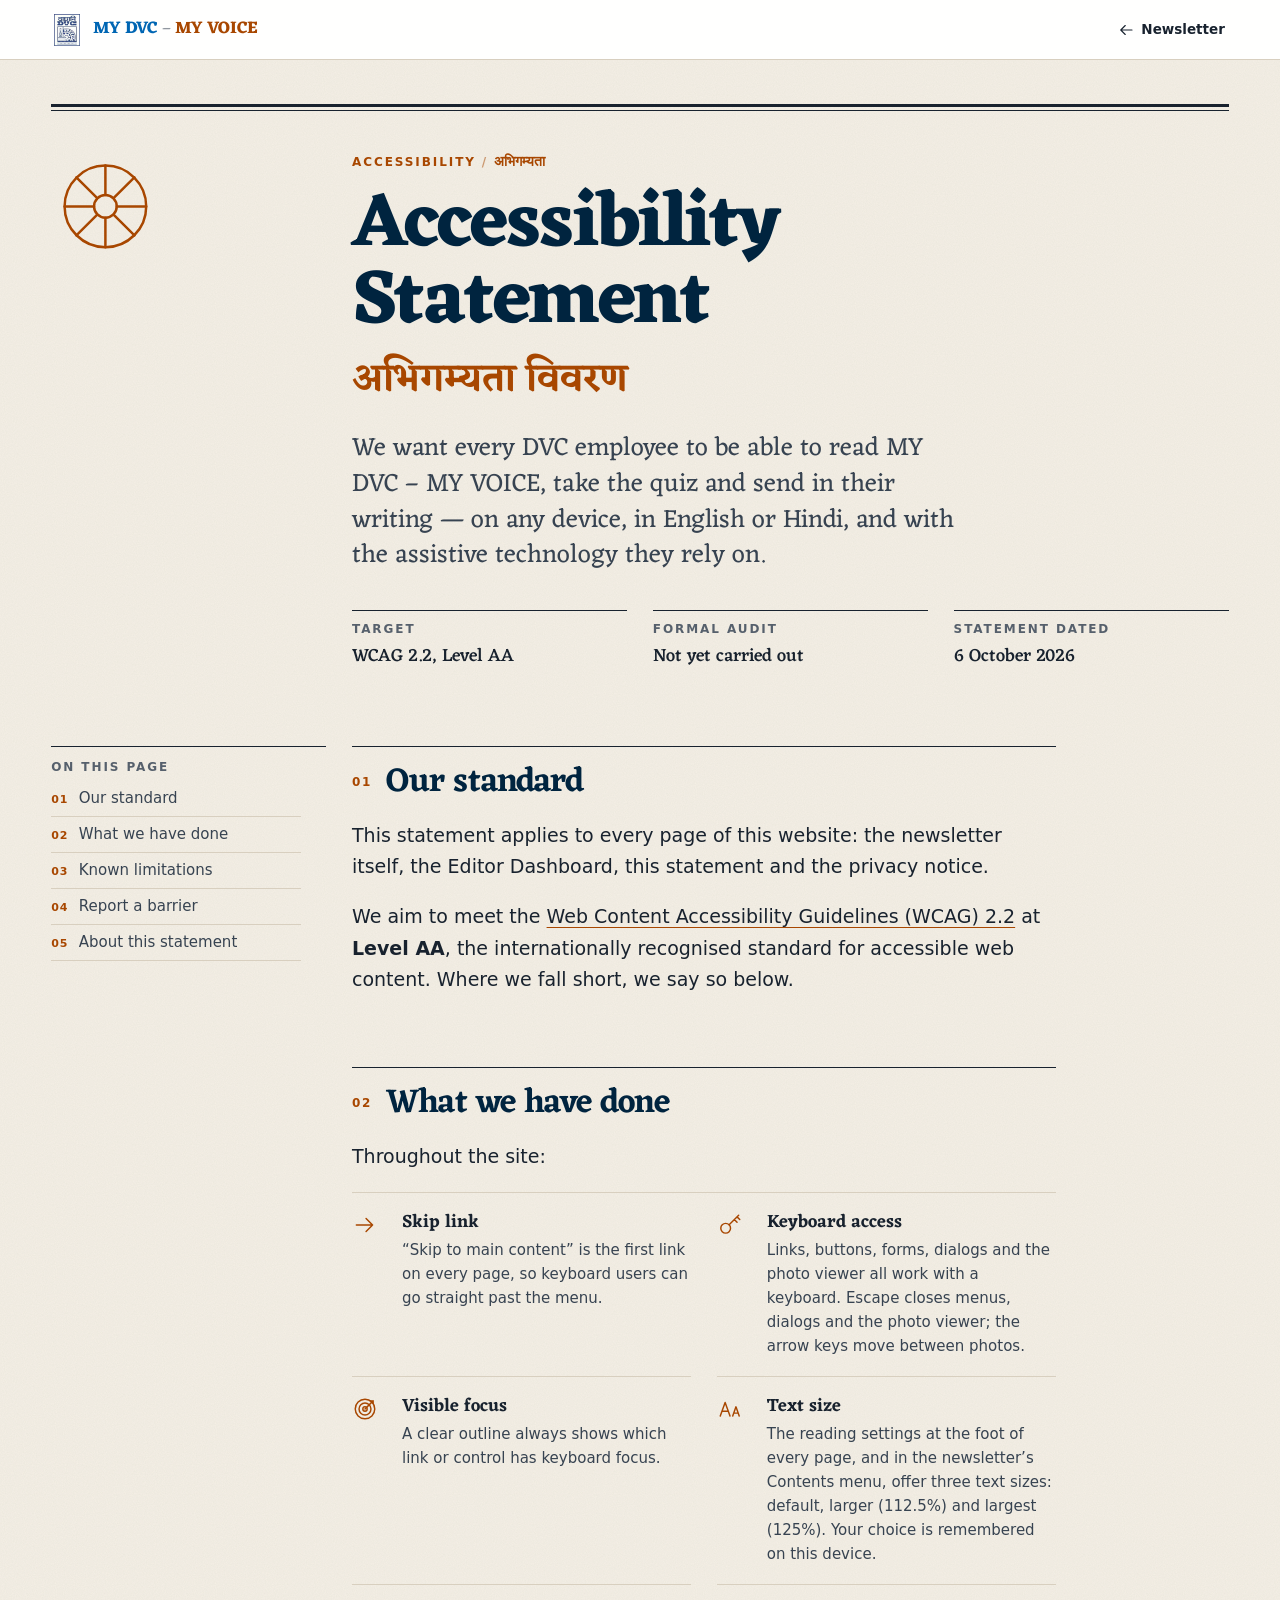
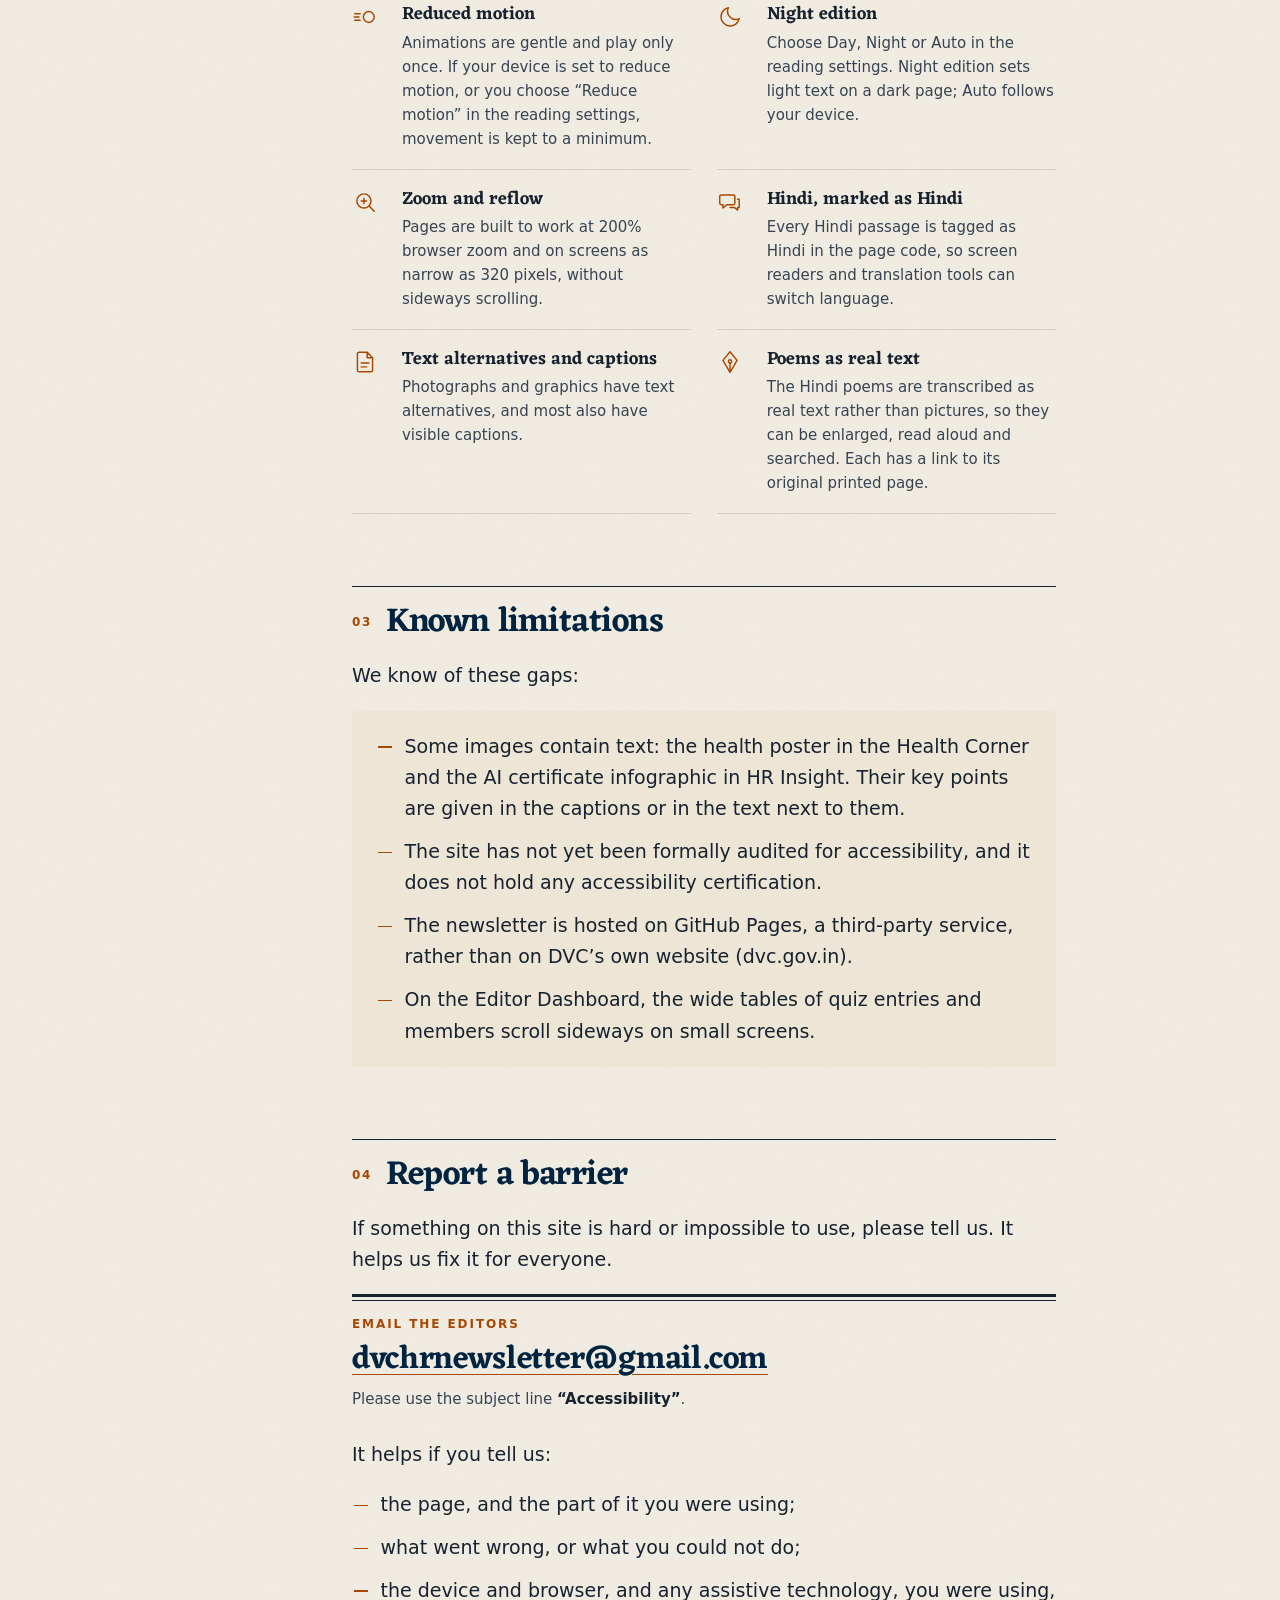
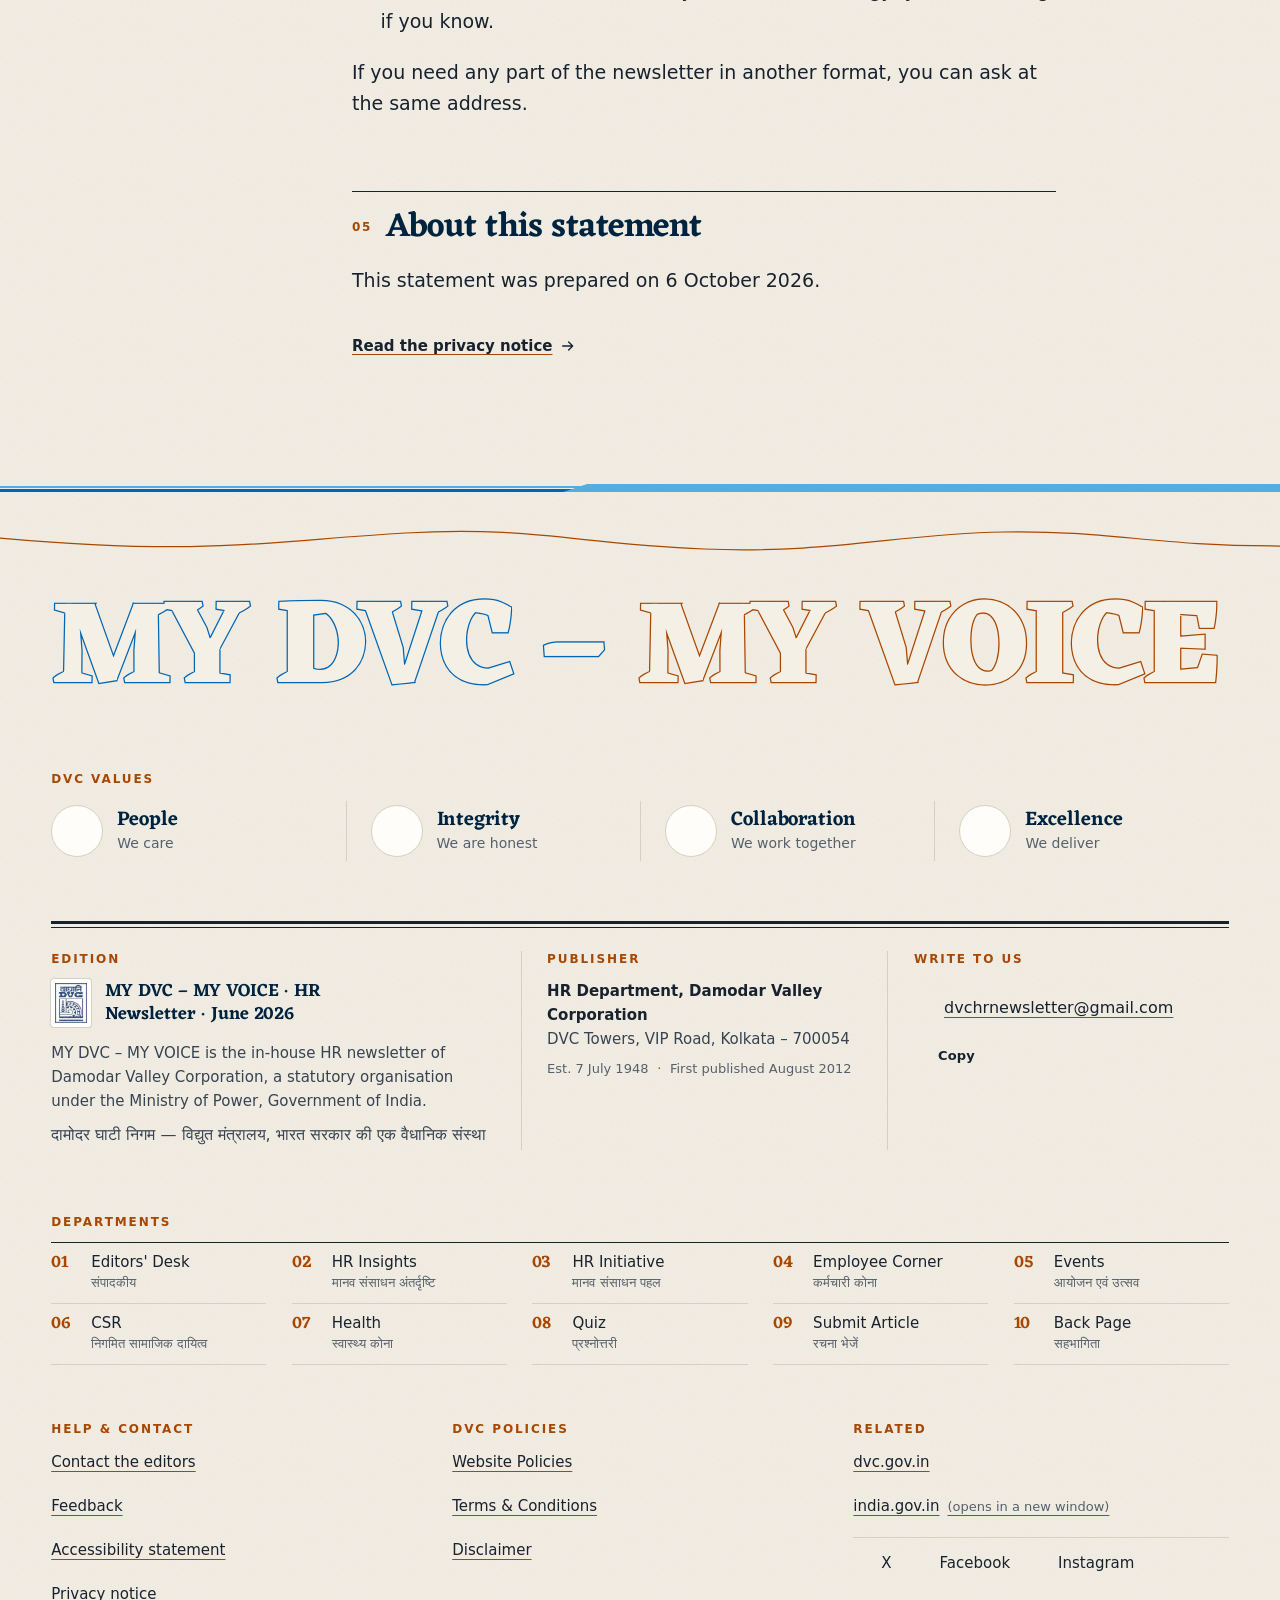
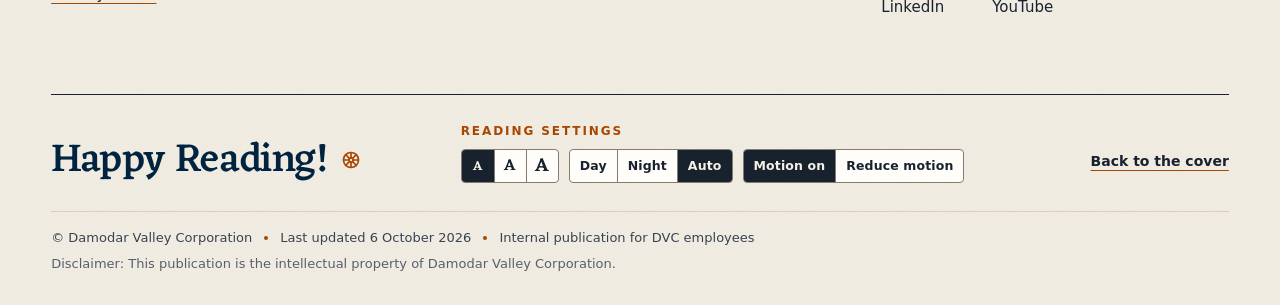
==== accessibility.html @ c4538d69 "Redesign: The Valley Folio — editorial bilingual newsletter - New design system on DVC's official CI" ====
<!DOCTYPE html>
<html lang="en">
<head>
<meta charset="UTF-8">
<meta name="viewport" content="width=device-width, initial-scale=1, viewport-fit=cover">
<title>Accessibility Statement | MY DVC – MY VOICE</title>
<meta name="description" content="Accessibility statement for MY DVC – MY VOICE, the HR newsletter of Damodar Valley Corporation: our WCAG 2.2 AA target, what we have done, known limitations and how to report a barrier.">
<meta name="color-scheme" content="light dark">
<meta name="theme-color" content="#FFFFFF" media="(prefers-color-scheme: light)">
<meta name="theme-color" content="#111923" media="(prefers-color-scheme: dark)">
<link rel="icon" href="images/dvc-logo.jpg" type="image/jpeg">
<script>(function(){var r=document.documentElement;r.classList.add('js');try{var g=function(k){return JSON.parse(localStorage.getItem(k))};var t=g('ui:textSize');if(t==='lg')r.style.fontSize='112.5%';if(t==='xl')r.style.fontSize='125%';var th=g('ui:theme');if(th==='dark'||th==='light')r.setAttribute('data-theme',th);if(g('ui:motion')==='reduce')r.setAttribute('data-motion','reduce');}catch(e){}})();</script>
<link rel="preconnect" href="https://fonts.googleapis.com">
<link rel="preconnect" href="https://fonts.gstatic.com" crossorigin>
<link rel="stylesheet" href="https://fonts.googleapis.com/css2?family=Eczar:wght@400..800&family=Tiro+Devanagari+Hindi&display=swap">
<link rel="stylesheet" href="https://fonts.googleapis.com/css2?family=Noto+Sans:ital,wght@0,400..700;1,400..700&display=optional">
<link rel="stylesheet" href="css/style.css">
</head>
<body class="page-legal">
<svg class="sprite" width="0" height="0" style="position:absolute" aria-hidden="true" focusable="false"><defs>
<symbol id="i-wheel" viewBox="0 0 24 24"><circle cx="12" cy="12" r="9"/><circle cx="12" cy="12" r="2.5"/><path d="M12 3v6.5M12 14.5V21M3 12h6.5M14.5 12H21M5.6 5.6l4.6 4.6M13.8 13.8l4.6 4.6M18.4 5.6l-4.6 4.6M10.2 13.8l-4.6 4.6"/></symbol>
<symbol id="i-arrow-right" viewBox="0 0 24 24"><path d="M4 12h15M13 6l6 6-6 6"/></symbol>
<symbol id="i-arrow-left" viewBox="0 0 24 24"><path d="M20 12H5M11 6l-6 6 6 6"/></symbol>
<symbol id="i-arrow-up" viewBox="0 0 24 24"><path d="M12 20V5M6 11l6-6 6 6"/></symbol>
<symbol id="i-chevron-down" viewBox="0 0 24 24"><path d="M6 9l6 6 6-6"/></symbol>
<symbol id="i-chevron-left" viewBox="0 0 24 24"><path d="M15 5l-7 7 7 7"/></symbol>
<symbol id="i-chevron-right" viewBox="0 0 24 24"><path d="M9 5l7 7-7 7"/></symbol>
<symbol id="i-close" viewBox="0 0 24 24"><path d="M6 6l12 12M18 6 6 18"/></symbol>
<symbol id="i-x" viewBox="0 0 24 24"><path d="M4 4h4.6L20 20h-4.6z"/><path d="M19.5 4l-6.3 7.2M10.8 12.8 4.5 20"/></symbol>
<symbol id="i-zoom" viewBox="0 0 24 24"><circle cx="11" cy="11" r="6.5"/><path d="m16 16 4.5 4.5M11 8.5v5M8.5 11h5"/></symbol>
<symbol id="i-search" viewBox="0 0 24 24"><circle cx="11" cy="11" r="6.5"/><path d="m16 16 4.5 4.5"/></symbol>
<symbol id="i-share" viewBox="0 0 24 24"><path d="M12 3v12M7.5 7.5 12 3l4.5 4.5M5 12v7.5A1.5 1.5 0 0 0 6.5 21h11a1.5 1.5 0 0 0 1.5-1.5V12"/></symbol>
<symbol id="i-copy" viewBox="0 0 24 24"><rect x="8" y="8" width="12" height="12" rx="1.5"/><path d="M16 8V5.5A1.5 1.5 0 0 0 14.5 4h-9A1.5 1.5 0 0 0 4 5.5v9A1.5 1.5 0 0 0 5.5 16H8"/></symbol>
<symbol id="i-external" viewBox="0 0 24 24"><path d="M13.5 4.5h6v6M19.5 4.5 11 13M17.5 13.5v5A1.5 1.5 0 0 1 16 20H5.5A1.5 1.5 0 0 1 4 18.5V8a1.5 1.5 0 0 1 1.5-1.5h5"/></symbol>
<symbol id="i-nib" viewBox="0 0 24 24"><path d="M12 2.5l6.5 8L12 21.5 5.5 10.5zM12 21.5V13"/><circle cx="12" cy="11.5" r="1.5"/></symbol>
<symbol id="i-envelope" viewBox="0 0 24 24"><rect x="3" y="5.5" width="18" height="13" rx="1.5"/><path d="M3.5 6.5l8.5 6.5 8.5-6.5"/></symbol>
<symbol id="i-upload" viewBox="0 0 24 24"><path d="M12 16V4M7 9l5-5 5 5M4 16v3.5A1.5 1.5 0 0 0 5.5 21h13a1.5 1.5 0 0 0 1.5-1.5V16"/></symbol>
<symbol id="i-download" viewBox="0 0 24 24"><path d="M12 4v12M7 11l5 5 5-5M4 20h16"/></symbol>
<symbol id="i-lock" viewBox="0 0 24 24"><rect x="5" y="10.5" width="14" height="10" rx="1.5"/><path d="M8 10.5v-3a4 4 0 0 1 8 0v3M12 14.5V17"/></symbol>
<symbol id="i-key" viewBox="0 0 24 24"><circle cx="8" cy="15" r="4.5"/><path d="M11.2 11.8 20 3M16 7l2.5 2.5M18.5 4.5 21 7"/></symbol>
<symbol id="i-doc-search" viewBox="0 0 24 24"><path d="M14 3H6.5A1.5 1.5 0 0 0 5 4.5v15A1.5 1.5 0 0 0 6.5 21H11M14 3l5 5h-5zM19 8v3"/><circle cx="15.5" cy="15.5" r="3"/><path d="M17.7 17.7l2.8 2.8"/></symbol>
<symbol id="i-doc" viewBox="0 0 24 24"><path d="M14 3H6.5A1.5 1.5 0 0 0 5 4.5v15A1.5 1.5 0 0 0 6.5 21h11a1.5 1.5 0 0 0 1.5-1.5V8zM14 3v5h5M8.5 13h7M8.5 16.5h5"/></symbol>
<symbol id="i-chart-up" viewBox="0 0 24 24"><path d="M4 20h16M6 16l4-4 3 3 6-7M15 8h4v4"/></symbol>
<symbol id="i-check" viewBox="0 0 24 24"><path d="M5 12.5l4.5 4.5L19 7.5"/></symbol>
<symbol id="i-check-circle" viewBox="0 0 24 24"><circle cx="12" cy="12" r="9"/><path d="M8 12.5l2.7 2.7L16 9.8"/></symbol>
<symbol id="i-info" viewBox="0 0 24 24"><circle cx="12" cy="12" r="9"/><path d="M12 11v5.5M12 7.5v.5"/></symbol>
<symbol id="i-warning" viewBox="0 0 24 24"><path d="M12 3.5 21.5 20h-19zM12 10v4.5M12 17.5v.5"/></symbol>
<symbol id="i-bolt" viewBox="0 0 24 24"><path d="M13.5 2.5 5 13.5h6l-1 8 8.5-11h-6z"/></symbol>
<symbol id="i-leaf" viewBox="0 0 24 24"><path d="M5 19C5 10 10 5 20 4c-1 10-6 15-15 15zM5 19l8-8"/></symbol>
<symbol id="i-bicycle" viewBox="0 0 24 24"><circle cx="6" cy="16.5" r="3.5"/><circle cx="18" cy="16.5" r="3.5"/><path d="M6 16.5l4-8h5.5L18 16.5M10 8.5l3 8H6M15.5 8.5 15 6M14 6h2.5"/></symbol>
<symbol id="i-droplet" viewBox="0 0 24 24"><path d="M12 3s6.5 7.2 6.5 11.5a6.5 6.5 0 0 1-13 0C5.5 10.2 12 3 12 3z"/></symbol>
<symbol id="i-blood" viewBox="0 0 24 24"><path d="M12 3s6.5 7.2 6.5 11.5a6.5 6.5 0 0 1-13 0C5.5 10.2 12 3 12 3zM12 11v6M9 14h6"/></symbol>
<symbol id="i-drops" viewBox="0 0 24 24"><path d="M8 4s3 3.3 3 5.3a3 3 0 0 1-6 0C5 7.3 8 4 8 4zM16 9s3 3.3 3 5.3a3 3 0 0 1-6 0C13 12.3 16 9 16 9zM4 20h16"/></symbol>
<symbol id="i-bowl" viewBox="0 0 24 24"><path d="M3.5 11h17a8.5 8.5 0 0 1-17 0zM8 20.5h8M9 7.5c0-1.5 1-2 1-3.5M13 7.5c0-1.5 1-2 1-3.5"/></symbol>
<symbol id="i-target" viewBox="0 0 24 24"><circle cx="12" cy="12" r="9"/><circle cx="12" cy="12" r="5.5"/><circle cx="12" cy="12" r="2"/><path d="M12 12l7.5-7.5M17 4.5h2.5V7"/></symbol>
<symbol id="i-book" viewBox="0 0 24 24"><path d="M4 5.5A1.5 1.5 0 0 1 5.5 4H11v16H5.5A1.5 1.5 0 0 1 4 18.5zM20 5.5A1.5 1.5 0 0 0 18.5 4H13v16h5.5a1.5 1.5 0 0 0 1.5-1.5z"/></symbol>
<symbol id="i-speech" viewBox="0 0 24 24"><path d="M4 5.5h11A1.5 1.5 0 0 1 16.5 7v6a1.5 1.5 0 0 1-1.5 1.5H9l-3.5 3v-3H4A1.5 1.5 0 0 1 2.5 13V7A1.5 1.5 0 0 1 4 5.5zM19 9.5h1.5V17H19v2.5L16 17h-4"/></symbol>
<symbol id="i-map" viewBox="0 0 24 24"><path d="M3 6l6-2.5 6 2.5 6-2.5v14.5L15 20l-6-2.5L3 20zM9 3.5v14M15 6v14"/></symbol>
<symbol id="i-shield" viewBox="0 0 24 24"><path d="M12 3l7.5 3v5.5c0 4.5-3.2 8-7.5 9.5-4.3-1.5-7.5-5-7.5-9.5V6zM8.8 12l2.3 2.3 4.2-4.6"/></symbol>
<symbol id="i-shield-check" viewBox="0 0 24 24"><path d="M12 3l7.5 3v5.5c0 4.5-3.2 8-7.5 9.5-4.3-1.5-7.5-5-7.5-9.5V6z"/><path d="M8.5 12.2l2.4 2.4 4.6-5"/></symbol>
<symbol id="i-glass" viewBox="0 0 24 24"><path d="M6 3.5h12l-1.5 17h-9zM6.6 9.5h10.8"/></symbol>
<symbol id="i-thermometer" viewBox="0 0 24 24"><path d="M10 14.5V5a2 2 0 0 1 4 0v9.5a4 4 0 1 1-4 0zM12 9v8"/></symbol>
<symbol id="i-sun" viewBox="0 0 24 24"><circle cx="12" cy="12" r="4"/><path d="M12 2.5v2M12 19.5v2M2.5 12h2M19.5 12h2M5.3 5.3l1.4 1.4M17.3 17.3l1.4 1.4M18.7 5.3l-1.4 1.4M6.7 17.3l-1.4 1.4"/></symbol>
<symbol id="i-moon" viewBox="0 0 24 24"><path d="M20.5 13.5A8.5 8.5 0 1 1 10.5 3.5a7.5 7.5 0 0 0 10 10z"/></symbol>
<symbol id="i-text" viewBox="0 0 24 24"><path d="M3 18.5 7.5 6l4.5 12.5M4.6 14h5.8M14.5 18.5l3-8.5 3 8.5M15.5 15.8h4"/></symbol>
<symbol id="i-motion" viewBox="0 0 24 24"><circle cx="15.5" cy="12" r="5"/><path d="M2.5 9h5M2 12h4.5M2.5 15h5"/></symbol>
<symbol id="i-calendar" viewBox="0 0 24 24"><rect x="3.5" y="5" width="17" height="15.5" rx="1.5"/><path d="M3.5 10h17M8 3v4M16 3v4"/></symbol>
<symbol id="i-user" viewBox="0 0 24 24"><circle cx="12" cy="8" r="4"/><path d="M4 20.5c1.2-4 4.3-6 8-6s6.8 2 8 6"/></symbol>
<symbol id="i-users" viewBox="0 0 24 24"><circle cx="9.5" cy="8" r="3.75"/><path d="M2.5 20.5c1-3.8 3.7-5.8 7-5.8s6 2 7 5.8"/><circle cx="17" cy="8.5" r="2.75"/><path d="M17.5 14.2c2.3.3 3.7 2 4.2 5"/></symbol>
<symbol id="i-heart" viewBox="0 0 24 24"><path d="M12 20.5S3.5 15.5 3.5 9.5A4.5 4.5 0 0 1 12 7a4.5 4.5 0 0 1 8.5 2.5c0 6-8.5 11-8.5 11z"/></symbol>
<symbol id="i-handshake" viewBox="0 0 24 24"><path d="M2 8h4v7.5H2M22 8h-4v7.5h4"/><path d="M6 9.5 9.5 7.5h3l5.5 2.5"/><path d="M18 14l-4.5 3.5a1.4 1.4 0 0 1-2-.2L6 13"/><path d="M12.5 7.5 9.5 11a1.3 1.3 0 0 0 1.9 1.8l2.1-1.8 3.5 3"/></symbol>
<symbol id="i-star" viewBox="0 0 24 24"><path d="M12 3.5l2.6 5.3 5.9.9-4.3 4.1 1 5.8L12 16.9l-5.2 2.7 1-5.8-4.3-4.1 5.9-.9z"/></symbol>
<symbol id="i-folder" viewBox="0 0 24 24"><path d="M3.5 6.5A1.5 1.5 0 0 1 5 5h4.5l2 2.5H19a1.5 1.5 0 0 1 1.5 1.5v9a1.5 1.5 0 0 1-1.5 1.5H5A1.5 1.5 0 0 1 3.5 18z"/></symbol>
<symbol id="i-logout" viewBox="0 0 24 24"><path d="M10 4.5H5.5A1.5 1.5 0 0 0 4 6v12a1.5 1.5 0 0 0 1.5 1.5H10M14.5 8l4 4-4 4M18.5 12H9"/></symbol>
<symbol id="i-refresh" viewBox="0 0 24 24"><path d="M19.5 8.5A8 8 0 0 0 5 7.5M4.5 15.5a8 8 0 0 0 14.5 1M19.5 4v4.5H15M4.5 20v-4.5H9"/></symbol>
<symbol id="i-plus" viewBox="0 0 24 24"><path d="M12 5v14M5 12h14"/></symbol>
<symbol id="i-globe" viewBox="0 0 24 24"><circle cx="12" cy="12" r="9"/><path d="M3 12h18M12 3c2.5 2.6 3.8 5.6 3.8 9s-1.3 6.4-3.8 9c-2.5-2.6-3.8-5.6-3.8-9S9.5 5.6 12 3z"/></symbol>
<symbol id="i-facebook" viewBox="0 0 24 24"><circle cx="12" cy="12" r="9"/><path d="M15.5 8h-1.6c-1.3 0-2.1.8-2.1 2.1V21M9.3 13h5.2"/></symbol>
<symbol id="i-instagram" viewBox="0 0 24 24"><rect x="3.5" y="3.5" width="17" height="17" rx="5"/><circle cx="12" cy="12" r="4"/><path d="M17 7v.01"/></symbol>
<symbol id="i-linkedin" viewBox="0 0 24 24"><rect x="3.5" y="3.5" width="17" height="17" rx="2.5"/><path d="M8 11v5.5M8 8v.01M11.5 16.5V11M11.5 13.5c0-1.6 1-2.5 2.4-2.5s2.1.9 2.1 2.5v3"/></symbol>
<symbol id="i-youtube" viewBox="0 0 24 24"><rect x="2.5" y="5.5" width="19" height="13" rx="4"/><path d="M10.2 9.2v5.6l4.8-2.8z" fill="currentColor"/></symbol>
</defs></svg>
<a class="skip-link" href="#main">Skip to main content <span lang="hi">· मुख्य सामग्री पर जाएँ</span></a>

<nav class="nav" aria-label="Site">
  <div class="nav-inner">
    <a class="nav-brand" href="index.html"><img src="images/dvc-logo.jpg" alt="" width="26" height="32" data-keep><span class="nav-wordmark">MY DVC <span class="mh-dash">–</span> <i>MY VOICE</i></span></a>
    <a class="nav-back" href="index.html"><svg class="ico" aria-hidden="true" focusable="false"><use href="#i-arrow-left"/></svg><span class="nb-label">Newsletter</span></a>
  </div>
</nav>

<main id="main" class="legal-main" tabindex="-1">
  <div class="wrap">
    <header class="section-head legal-head">
      <svg class="legal-mark" aria-hidden="true" focusable="false"><use href="#i-wheel"/></svg>
      <div class="sec-titles">
        <p class="kicker"><span>Accessibility</span><span class="sep" aria-hidden="true">/</span><span lang="hi">अभिगम्यता</span></p>
        <h1><span class="legal-en">Accessibility Statement</span> <span class="legal-hi" lang="hi">अभिगम्यता विवरण</span></h1>
        <p class="lede">We want every DVC employee to be able to read MY DVC – MY VOICE, take the quiz and send in their writing — on any device, in English or Hindi, and with the assistive technology they rely on.</p>
        <dl class="legal-glance">
          <div><dt>Target</dt><dd>WCAG 2.2, Level AA</dd></div>
          <div><dt>Formal audit</dt><dd>Not yet carried out</dd></div>
          <div><dt>Statement dated</dt><dd><time datetime="2026-10-06">6 October 2026</time></dd></div>
        </dl>
      </div>
    </header>

    <div class="legal-layout">
      <nav class="legal-toc" aria-label="On this page">
        <p class="kicker">On this page</p>
        <ol>
          <li><a href="#standard"><span class="n" aria-hidden="true">01</span>Our standard</a></li>
          <li><a href="#features"><span class="n" aria-hidden="true">02</span>What we have done</a></li>
          <li><a href="#limitations"><span class="n" aria-hidden="true">03</span>Known limitations</a></li>
          <li><a href="#report"><span class="n" aria-hidden="true">04</span>Report a barrier</a></li>
          <li><a href="#about"><span class="n" aria-hidden="true">05</span>About this statement</a></li>
        </ol>
      </nav>

      <div class="legal">
        <section id="standard">
          <h2><span class="legal-n" aria-hidden="true">01</span>Our standard</h2>
          <p>This statement applies to every page of this website: the newsletter itself, the Editor Dashboard, this statement and the privacy notice.</p>
          <p>We aim to meet the <a href="https://www.w3.org/TR/WCAG22/" rel="noopener">Web Content Accessibility Guidelines (WCAG) 2.2</a> at <strong>Level AA</strong>, the internationally recognised standard for accessible web content. Where we fall short, we say so below.</p>
        </section>

        <section id="features">
          <h2><span class="legal-n" aria-hidden="true">02</span>What we have done</h2>
          <p>Throughout the site:</p>
          <ul class="legal-features reveal">
            <li>
              <svg class="ico" aria-hidden="true" focusable="false"><use href="#i-arrow-right"/></svg>
              <div><h3>Skip link</h3><p>“Skip to main content” is the first link on every page, so keyboard users can go straight past the menu.</p></div>
            </li>
            <li>
              <svg class="ico" aria-hidden="true" focusable="false"><use href="#i-key"/></svg>
              <div><h3>Keyboard access</h3><p>Links, buttons, forms, dialogs and the photo viewer all work with a keyboard. Escape closes menus, dialogs and the photo viewer; the arrow keys move between photos.</p></div>
            </li>
            <li>
              <svg class="ico" aria-hidden="true" focusable="false"><use href="#i-target"/></svg>
              <div><h3>Visible focus</h3><p>A clear outline always shows which link or control has keyboard focus.</p></div>
            </li>
            <li>
              <svg class="ico" aria-hidden="true" focusable="false"><use href="#i-text"/></svg>
              <div><h3>Text size</h3><p>The reading settings at the foot of every page, and in the newsletter’s Contents menu, offer three text sizes: default, larger (112.5%) and largest (125%). Your choice is remembered on this device.</p></div>
            </li>
            <li>
              <svg class="ico" aria-hidden="true" focusable="false"><use href="#i-motion"/></svg>
              <div><h3>Reduced motion</h3><p>Animations are gentle and play only once. If your device is set to reduce motion, or you choose “Reduce motion” in the reading settings, movement is kept to a minimum.</p></div>
            </li>
            <li>
              <svg class="ico" aria-hidden="true" focusable="false"><use href="#i-moon"/></svg>
              <div><h3>Night edition</h3><p>Choose Day, Night or Auto in the reading settings. Night edition sets light text on a dark page; Auto follows your device.</p></div>
            </li>
            <li>
              <svg class="ico" aria-hidden="true" focusable="false"><use href="#i-zoom"/></svg>
              <div><h3>Zoom and reflow</h3><p>Pages are built to work at 200% browser zoom and on screens as narrow as 320 pixels, without sideways scrolling.</p></div>
            </li>
            <li>
              <svg class="ico" aria-hidden="true" focusable="false"><use href="#i-speech"/></svg>
              <div><h3>Hindi, marked as Hindi</h3><p>Every Hindi passage is tagged as Hindi in the page code, so screen readers and translation tools can switch language.</p></div>
            </li>
            <li>
              <svg class="ico" aria-hidden="true" focusable="false"><use href="#i-doc"/></svg>
              <div><h3>Text alternatives and captions</h3><p>Photographs and graphics have text alternatives, and most also have visible captions.</p></div>
            </li>
            <li>
              <svg class="ico" aria-hidden="true" focusable="false"><use href="#i-nib"/></svg>
              <div><h3>Poems as real text</h3><p>The Hindi poems are transcribed as real text rather than pictures, so they can be enlarged, read aloud and searched. Each has a link to its original printed page.</p></div>
            </li>
          </ul>
        </section>

        <section id="limitations">
          <h2><span class="legal-n" aria-hidden="true">03</span>Known limitations</h2>
          <p>We know of these gaps:</p>
          <div class="legal-box">
            <ul class="legal-list">
              <li>Some images contain text: the health poster in the Health Corner and the AI certificate infographic in HR Insight. Their key points are given in the captions or in the text next to them.</li>
              <li>The site has not yet been formally audited for accessibility, and it does not hold any accessibility certification.</li>
              <li>The newsletter is hosted on GitHub Pages, a third-party service, rather than on DVC’s own website (dvc.gov.in).</li>
              <li>On the Editor Dashboard, the wide tables of quiz entries and members scroll sideways on small screens.</li>
            </ul>
          </div>
        </section>

        <section id="report">
          <h2><span class="legal-n" aria-hidden="true">04</span>Report a barrier</h2>
          <p>If something on this site is hard or impossible to use, please tell us. It helps us fix it for everyone.</p>
          <div class="legal-contact reveal">
            <p class="kicker">Email the editors</p>
            <p class="lc-mail"><a href="mailto:dvchrnewsletter@gmail.com?subject=Accessibility">dvchrnewsletter@gmail.com</a></p>
            <p class="lc-note">Please use the subject line <strong>“Accessibility”</strong>.</p>
          </div>
          <p>It helps if you tell us:</p>
          <ul class="legal-list">
            <li>the page, and the part of it you were using;</li>
            <li>what went wrong, or what you could not do;</li>
            <li>the device and browser, and any assistive technology, you were using, if you know.</li>
          </ul>
          <p>If you need any part of the newsletter in another format, you can ask at the same address.</p>
        </section>

        <section id="about">
          <h2><span class="legal-n" aria-hidden="true">05</span>About this statement</h2>
          <p>This statement was prepared on <time datetime="2026-10-06">6 October 2026</time>.</p>
          <p class="legal-end"><a href="privacy.html">Read the privacy notice</a></p>
        </section>
      </div>
    </div>
  </div>
</main>

<!-- ================= COLOPHON ================= -->
<footer class="colophon">
  <div class="vc-band vc-band--flip" aria-hidden="true"></div>
  <svg class="river river--key" viewBox="0 0 1200 40" preserveAspectRatio="none" aria-hidden="true" focusable="false"><path pathLength="1" d="M0 18 C200 37 260 20 380 13 S540 24 660 29 S840 14 940 12 S1080 26 1200 26"/></svg>
  <div class="wrap">
    <p class="signoff-giant" aria-hidden="true"><span class="sg-a">MY DVC –</span> <span class="sg-b">MY VOICE</span></p>

    <div class="values-block">
      <p class="kicker" id="colophon-values">DVC values</p>
      <ul class="values-row" aria-labelledby="colophon-values">
        <li><span class="v-ico"><svg class="ico" aria-hidden="true" focusable="false"><use href="index.html#i-heart"/></svg></span><span class="v-txt"><b class="v-name">People</b><span class="v-motto">We care</span></span></li>
        <li><span class="v-ico"><svg class="ico" aria-hidden="true" focusable="false"><use href="index.html#i-shield-check"/></svg></span><span class="v-txt"><b class="v-name">Integrity</b><span class="v-motto">We are honest</span></span></li>
        <li><span class="v-ico"><svg class="ico" aria-hidden="true" focusable="false"><use href="index.html#i-handshake"/></svg></span><span class="v-txt"><b class="v-name">Collaboration</b><span class="v-motto">We work together</span></span></li>
        <li><span class="v-ico"><svg class="ico" aria-hidden="true" focusable="false"><use href="index.html#i-star"/></svg></span><span class="v-txt"><b class="v-name">Excellence</b><span class="v-motto">We deliver</span></span></li>
      </ul>
    </div>

    <div class="colophon-grid">
      <div class="cg-edition">
        <p class="kicker">Edition</p>
        <div class="foot-brand">
          <img class="foot-seal" src="images/dvc-logo.jpg" alt="Damodar Valley Corporation" width="32" height="40" loading="lazy" decoding="async" data-keep>
          <p class="foot-title">MY DVC – MY VOICE · HR Newsletter · June 2026</p>
        </div>
        <p class="foot-lineage">MY DVC – MY VOICE is the in-house HR newsletter of Damodar Valley Corporation, a statutory organisation under the Ministry of Power, Government of India.</p>
        <p class="foot-lineage foot-lineage-hi" lang="hi">दामोदर घाटी निगम — विद्युत मंत्रालय, भारत सरकार की एक वैधानिक संस्था</p>
      </div>
      <div class="cg-publisher">
        <p class="kicker">Publisher</p>
        <address class="foot-address">
          <span class="fa-line"><b>HR Department, Damodar Valley Corporation</b></span>
          <span class="fa-line">DVC Towers, VIP Road, Kolkata – 700054</span>
          <span class="fa-line fa-meta">Est. 7 July 1948 <span class="dot">·</span> First published August 2012</span>
        </address>
      </div>
      <div class="cg-write">
        <p class="kicker">Write to us</p>
        <p class="foot-mail"><a class="foot-mail-link" href="mailto:dvchrnewsletter@gmail.com"><svg class="ico" aria-hidden="true" focusable="false"><use href="index.html#i-envelope"/></svg>dvchrnewsletter@gmail.com</a></p>
        <p class="foot-copy"><button class="copy-btn" type="button" data-copy="dvchrnewsletter@gmail.com"><svg class="ico" aria-hidden="true" focusable="false"><use href="index.html#i-copy"/></svg>Copy<span class="sr-only"> the editors' email address</span></button></p>
      </div>
    </div>

    <nav class="foot-index" aria-labelledby="colophon-depts">
      <p class="kicker" id="colophon-depts">Departments</p>
      <ol>
        <li><a href="index.html#editors"><span class="n" aria-hidden="true">01</span><span class="en">Editors' Desk</span><span class="hi" lang="hi">संपादकीय</span></a></li>
        <li><a href="index.html#insights"><span class="n" aria-hidden="true">02</span><span class="en">HR Insights</span><span class="hi" lang="hi">मानव संसाधन अंतर्दृष्टि</span></a></li>
        <li><a href="index.html#initiative"><span class="n" aria-hidden="true">03</span><span class="en">HR Initiative</span><span class="hi" lang="hi">मानव संसाधन पहल</span></a></li>
        <li><a href="index.html#employee-corner"><span class="n" aria-hidden="true">04</span><span class="en">Employee Corner</span><span class="hi" lang="hi">कर्मचारी कोना</span></a></li>
        <li><a href="index.html#events"><span class="n" aria-hidden="true">05</span><span class="en">Events</span><span class="hi" lang="hi">आयोजन एवं उत्सव</span></a></li>
        <li><a href="index.html#csr"><span class="n" aria-hidden="true">06</span><span class="en">CSR</span><span class="hi" lang="hi">निगमित सामाजिक दायित्व</span></a></li>
        <li><a href="index.html#health"><span class="n" aria-hidden="true">07</span><span class="en">Health</span><span class="hi" lang="hi">स्वास्थ्य कोना</span></a></li>
        <li><a href="index.html#quiz"><span class="n" aria-hidden="true">08</span><span class="en">Quiz</span><span class="hi" lang="hi">प्रश्नोत्तरी</span></a></li>
        <li><a href="index.html#submit"><span class="n" aria-hidden="true">09</span><span class="en">Submit Article</span><span class="hi" lang="hi">रचना भेजें</span></a></li>
        <li><a href="index.html#contribute"><span class="n" aria-hidden="true">10</span><span class="en">Back Page</span><span class="hi" lang="hi">सहभागिता</span></a></li>
      </ol>
    </nav>

    <div class="foot-links">
      <nav class="foot-group" aria-labelledby="colophon-help">
        <p class="kicker" id="colophon-help">Help &amp; contact</p>
        <ul>
          <li><a href="mailto:dvchrnewsletter@gmail.com">Contact the editors</a></li>
          <li><a href="mailto:dvchrnewsletter@gmail.com?subject=Newsletter%20feedback">Feedback</a></li>
          <li><a href="accessibility.html">Accessibility statement</a></li>
          <li><a href="privacy.html">Privacy notice</a></li>
        </ul>
      </nav>
      <nav class="foot-group" aria-labelledby="colophon-policies">
        <p class="kicker" id="colophon-policies">DVC policies</p>
        <ul>
          <li><a href="https://www.dvc.gov.in/cms-web/details-pages/313" rel="noopener">Website Policies<svg class="ico ext" aria-hidden="true" focusable="false"><use href="index.html#i-external"/></svg><span class="sr-only"> (dvc.gov.in)</span></a></li>
          <li><a href="https://www.dvc.gov.in/cms-web/details-pages/441" rel="noopener">Terms &amp; Conditions<svg class="ico ext" aria-hidden="true" focusable="false"><use href="index.html#i-external"/></svg><span class="sr-only"> (dvc.gov.in)</span></a></li>
          <li><a href="https://www.dvc.gov.in/cms-web/details-pages/315" rel="noopener">Disclaimer<svg class="ico ext" aria-hidden="true" focusable="false"><use href="index.html#i-external"/></svg><span class="sr-only"> (dvc.gov.in)</span></a></li>
        </ul>
      </nav>
      <nav class="foot-group" aria-labelledby="colophon-related">
        <p class="kicker" id="colophon-related">Related</p>
        <ul>
          <li><a href="https://www.dvc.gov.in" rel="noopener">dvc.gov.in<svg class="ico ext" aria-hidden="true" focusable="false"><use href="index.html#i-external"/></svg></a></li>
          <li><a href="https://www.india.gov.in" target="_blank" rel="noopener">india.gov.in <span class="new-win">(opens in a new window)</span><svg class="ico ext" aria-hidden="true" focusable="false"><use href="index.html#i-external"/></svg></a></li>
        </ul>
        <ul class="social">
          <li><a href="https://x.com/damodarvalleyco" rel="noopener"><svg class="ico" aria-hidden="true" focusable="false"><use href="index.html#i-x"/></svg>X<span class="sr-only"> (external site)</span></a></li>
          <li><a href="https://www.facebook.com/DamodarVC" rel="noopener"><svg class="ico" aria-hidden="true" focusable="false"><use href="index.html#i-facebook"/></svg>Facebook<span class="sr-only"> (external site)</span></a></li>
          <li><a href="https://www.instagram.com/damodar.valley.corporation" rel="noopener"><svg class="ico" aria-hidden="true" focusable="false"><use href="index.html#i-instagram"/></svg>Instagram<span class="sr-only"> (external site)</span></a></li>
          <li><a href="https://www.linkedin.com/company/damodar-valley-corporation-dvc-" rel="noopener"><svg class="ico" aria-hidden="true" focusable="false"><use href="index.html#i-linkedin"/></svg>LinkedIn<span class="sr-only"> (external site)</span></a></li>
          <li><a href="https://www.youtube.com/@dvc1948" rel="noopener"><svg class="ico" aria-hidden="true" focusable="false"><use href="index.html#i-youtube"/></svg>YouTube<span class="sr-only"> (external site)</span></a></li>
        </ul>
      </nav>
    </div>

    <div class="foot-end">
      <p class="happy">Happy Reading!</p>
      <div class="foot-settings">
        <p class="kicker" id="colophon-rs">Reading settings</p>
        <div class="reading-settings" role="group" aria-labelledby="colophon-rs">
          <div class="seg" role="group" aria-label="Text size"><button type="button" data-ts="md" aria-pressed="true" aria-label="Default text size">A</button><button type="button" data-ts="lg" aria-pressed="false" aria-label="Larger text">A</button><button type="button" data-ts="xl" aria-pressed="false" aria-label="Largest text">A</button></div>
          <div class="seg" role="group" aria-label="Theme"><button type="button" data-theme-set="light" aria-pressed="false">Day</button><button type="button" data-theme-set="dark" aria-pressed="false">Night</button><button type="button" data-theme-set="auto" aria-pressed="true">Auto</button></div>
          <div class="seg" role="group" aria-label="Motion"><button type="button" data-motion-set="full" aria-pressed="true">Motion on</button><button type="button" data-motion-set="reduce" aria-pressed="false">Reduce motion</button></div>
        </div>
      </div>
      <a class="to-top" href="index.html#top"><svg class="ico" aria-hidden="true" focusable="false"><use href="index.html#i-arrow-up"/></svg>Back to the cover</a>
    </div>

    <div class="foot-legal">
      <ul class="legal-list">
        <li>© Damodar Valley Corporation</li>
        <li>Last updated <time datetime="2026-10-06">6 October 2026</time></li>
        <li>Internal publication for DVC employees</li>
      </ul>
      <p class="disclaimer">Disclaimer: This publication is the intellectual property of Damodar Valley Corporation.</p>
    </div>
  </div>
</footer>

<div id="toast" class="toast" role="status" aria-live="polite"></div>

<script defer src="js/editorial.js"></script>
</body>
</html>
---- css/style.css ----
@font-face{font-family:"Noto Sans";font-style:normal;font-weight:400 700;font-stretch:100%;src:local("Nirmala UI"),local("Segoe UI"),local("Roboto");unicode-range:U+20B9}
:root{
  color-scheme:light dark;
  --paper:#F5F0E6; --paper-2:#EDE5D6; --sheet:#FFFDF9; --field:#FFFFFF; --sage:#E7EBDF; --row-hover:#F1EADC;
  --white:#FFFFFF;
  --ink:#18222E; --ink-2:#374351; --muted:#56606C; --rule:#D8CFBF; --line-strong:#857C6D;
  --ink-brand:#00243F;
  --indigo:#00243F; --indigo-deep:#001829;
  --seal:#0066B3; --seal-ink:#0066B3; --seal-700:#00528F; --on-seal:#FFFFFF;
  --sky:#53ADDF;
  --on-indigo:#F5F0E6; --on-indigo-2:#AFC3D6;
  --terracotta:#A84700; --terracotta-wash:rgba(168,71,0,.1);
  --marigold:#F29A1F; --marigold-hover:#F7AE47; --marigold-wash:rgba(242,154,31,.38); --on-marigold:#18222E;
  --leaf:#2E5B43;
  --people:var(--terracotta); --people-tint:#F6E6D6;
  --success-bg:#E3EFE4; --success-ink:#1F5E3F; --success-line:#BFD8C3;
  --warn-bg:#FBEFD5; --warn-ink:#7A4E00; --warn-line:#EBD39C;
  --error-bg:#F8E4DE; --error-ink:#8F2A1C; --error-line:#EBC3B8;
  --neutral-bg:#ECE7DD; --neutral-ink:#57524A;
  --info-bg:#E3EEF7; --info-ink:#00528F; --info-line:#BCD3E8;
  --nav-bg:rgba(255,255,255,.97);
  --field-focus:#FFFBF3;
  --frame:#18222E;
  --photo-chip:rgba(17,24,32,.74);
  --toast-bg:#18222E; --toast-fg:#F5F0E6; --toast-ico:#F29A1F; --toast-line:transparent; --toast-err-bg:#8F2A1C;
  --navy:var(--ink-brand); --teal:var(--terracotta); --gold:var(--marigold);
  --line:var(--rule); --card:var(--sheet); --teal-light:var(--paper-2);
  --fg:var(--ink); --fg-2:var(--ink-2); --accent:var(--terracotta); --num:var(--terracotta); --focus:var(--seal);
  --font-display:"Eczar","Nirmala UI","Kohinoor Devanagari",Georgia,serif;
  --font-text:"Noto Sans",system-ui,-apple-system,"Segoe UI",Roboto,"Nirmala UI","Kohinoor Devanagari","Noto Sans Devanagari",sans-serif;
  --font-ui:var(--font-text);
  --font-literary:"Tiro Devanagari Hindi","Noto Serif Devanagari","Nirmala UI",serif;
  --font-hi:var(--font-display);
  --mh-size:clamp(46px,14.5vw,74px);
  --fs-body:clamp(1.0625rem,1rem + .3vw,1.1875rem);
  --fs-lede:clamp(1.2rem,1rem + .8vw,1.6rem);
  --fs-h2:clamp(2.25rem,1.2rem + 4.2vw,4.5rem);
  --fs-h3:clamp(1.6rem,1.1rem + 1.8vw,2.5rem);
  --fs-h4:1.375rem;
  --fs-num:clamp(4.5rem,2rem + 10vw,11rem);
  --fs-stat:clamp(3.25rem,2rem + 5vw,6.5rem);
  --fs-pull:clamp(1.6rem,1rem + 2.6vw,2.75rem);
  --fs-hi-display:clamp(2.6rem,1.2rem + 5vw,5rem);
  --fs-kicker:.75rem; --fs-meta:.875rem; --fs-caption:.9375rem; --fs-cap-label:.6875rem;
  --lh-body:1.65; --lh-body-hi:1.8; --lh-head-hi:1.4;
  --s-1:4px; --s-2:8px; --s-3:12px; --s-4:16px; --s-5:24px; --s-6:32px;
  --s-7:48px; --s-8:64px; --s-9:96px; --s-10:128px;
  --gutter:clamp(16px,4vw,56px);
  --col-gap:clamp(16px,2vw,28px);
  --maxw:1440px; --measure:66ch;
  --section-y:clamp(64px,9vw,128px);
  --nav-h:60px;
  --r-1:2px; --r-2:3px; --r-3:4px; --r-4:6px; --r-sheet:12px; --r-pill:999px;
  --lift:0 24px 60px -20px rgba(24,34,46,.35);
  --lift-sm:0 10px 28px -14px rgba(24,34,46,.3);
  --ease-out:cubic-bezier(.2,.7,.1,1);
  --ease-in-out:cubic-bezier(.65,0,.35,1);
  --dur-1:160ms; --dur-2:260ms; --dur-3:700ms; --dur-4:1200ms;
  --z-raise:2; --z-sticky:40; --z-nav:50; --z-toc:55; --z-menu:70; --z-skip:90; --z-toast:200;
  --grain:url("data:image/svg+xml,%3Csvg xmlns='http://www.w3.org/2000/svg' width='160' height='160'%3E%3Cfilter id='n'%3E%3CfeTurbulence type='fractalNoise' baseFrequency='.9' numOctaves='2' stitchTiles='stitch'/%3E%3CfeColorMatrix values='0 0 0 0 .1 0 0 0 0 .09 0 0 0 0 .07 0 0 0 .06 0'/%3E%3C/filter%3E%3Crect width='100%25' height='100%25' filter='url(%23n)'/%3E%3C/svg%3E");
  --i-check:url("data:image/svg+xml,%3Csvg xmlns='http://www.w3.org/2000/svg' viewBox='0 0 24 24' fill='none' stroke='%23000' stroke-width='2' stroke-linecap='round' stroke-linejoin='round'%3E%3Ccircle cx='12' cy='12' r='9'/%3E%3Cpath d='M8 12.5l2.7 2.7L16 9.8'/%3E%3C/svg%3E");
  --i-info:url("data:image/svg+xml,%3Csvg xmlns='http://www.w3.org/2000/svg' viewBox='0 0 24 24' fill='none' stroke='%23000' stroke-width='2' stroke-linecap='round'%3E%3Ccircle cx='12' cy='12' r='9'/%3E%3Cpath d='M12 11v5.5M12 7.5v.5'/%3E%3C/svg%3E");
  --i-warning:url("data:image/svg+xml,%3Csvg xmlns='http://www.w3.org/2000/svg' viewBox='0 0 24 24' fill='none' stroke='%23000' stroke-width='2' stroke-linecap='round' stroke-linejoin='round'%3E%3Cpath d='M12 3.5 21.5 20h-19z'/%3E%3Cpath d='M12 10v4.5M12 17.5v.5'/%3E%3C/svg%3E");
  --i-lock:url("data:image/svg+xml,%3Csvg xmlns='http://www.w3.org/2000/svg' viewBox='0 0 24 24' fill='none' stroke='%23000' stroke-width='2' stroke-linecap='round'%3E%3Crect x='5' y='10.5' width='14' height='10' rx='1.5'/%3E%3Cpath d='M8 10.5v-3a4 4 0 0 1 8 0v3M12 14.5V17'/%3E%3C/svg%3E");
  --i-block:url("data:image/svg+xml,%3Csvg xmlns='http://www.w3.org/2000/svg' viewBox='0 0 24 24' fill='none' stroke='%23000' stroke-width='2' stroke-linecap='round'%3E%3Ccircle cx='12' cy='12' r='9'/%3E%3Cpath d='M5.6 5.6l12.8 12.8'/%3E%3C/svg%3E");
  --i-wheel:url("data:image/svg+xml,%3Csvg xmlns='http://www.w3.org/2000/svg' viewBox='0 0 24 24' fill='none' stroke='%23000' stroke-width='2' stroke-linecap='round'%3E%3Ccircle cx='12' cy='12' r='9'/%3E%3Ccircle cx='12' cy='12' r='2.5'/%3E%3Cpath d='M12 3v6.5M12 14.5V21M3 12h6.5M14.5 12H21M5.6 5.6l4.6 4.6M13.8 13.8l4.6 4.6M18.4 5.6l-4.6 4.6M10.2 13.8l-4.6 4.6'/%3E%3C/svg%3E");
  --i-arrow-right:url("data:image/svg+xml,%3Csvg xmlns='http://www.w3.org/2000/svg' viewBox='0 0 24 24' fill='none' stroke='%23000' stroke-width='2' stroke-linecap='round' stroke-linejoin='round'%3E%3Cpath d='M4 12h15M13 6l6 6-6 6'/%3E%3C/svg%3E");
  --i-zoom:url("data:image/svg+xml,%3Csvg xmlns='http://www.w3.org/2000/svg' viewBox='0 0 24 24' fill='none' stroke='%23000' stroke-width='2' stroke-linecap='round'%3E%3Ccircle cx='11' cy='11' r='6.5'/%3E%3Cpath d='m16 16 4.5 4.5M11 8.5v5M8.5 11h5'/%3E%3C/svg%3E");
  --i-close:url("data:image/svg+xml,%3Csvg xmlns='http://www.w3.org/2000/svg' viewBox='0 0 24 24' fill='none' stroke='%23000' stroke-width='2' stroke-linecap='round'%3E%3Cpath d='M6 6l12 12M18 6 6 18'/%3E%3C/svg%3E");
  --i-chevrons:url("data:image/svg+xml,%3Csvg xmlns='http://www.w3.org/2000/svg' viewBox='0 0 24 24' fill='none' stroke='%23000' stroke-width='2' stroke-linecap='round' stroke-linejoin='round'%3E%3Cpath d='M9 7l-5 5 5 5M15 7l5 5-5 5'/%3E%3C/svg%3E");
  --i-chevron-down:url("data:image/svg+xml,%3Csvg xmlns='http://www.w3.org/2000/svg' viewBox='0 0 24 24' fill='none' stroke='%23000' stroke-width='2.2' stroke-linecap='round' stroke-linejoin='round'%3E%3Cpath d='M6 9l6 6 6-6'/%3E%3C/svg%3E");
  --i-prev:url("data:image/svg+xml,%3Csvg xmlns='http://www.w3.org/2000/svg' viewBox='0 0 24 24' fill='none' stroke='%23000' stroke-width='2' stroke-linecap='round'%3E%3Cpath d='M15 5l-7 7 7 7'/%3E%3C/svg%3E");
  --i-next:url("data:image/svg+xml,%3Csvg xmlns='http://www.w3.org/2000/svg' viewBox='0 0 24 24' fill='none' stroke='%23000' stroke-width='2' stroke-linecap='round'%3E%3Cpath d='M9 5l7 7-7 7'/%3E%3C/svg%3E");
  --i-external:url("data:image/svg+xml,%3Csvg xmlns='http://www.w3.org/2000/svg' viewBox='0 0 24 24' fill='none' stroke='%23000' stroke-width='2' stroke-linecap='round' stroke-linejoin='round'%3E%3Cpath d='M13.5 4.5h6v6M19.5 4.5 11 13M17.5 13.5v5A1.5 1.5 0 0 1 16 20H5.5A1.5 1.5 0 0 1 4 18.5V8a1.5 1.5 0 0 1 1.5-1.5h5'/%3E%3C/svg%3E");
  --bg-chevron:url("data:image/svg+xml,%3Csvg xmlns='http://www.w3.org/2000/svg' viewBox='0 0 24 24' fill='none' stroke='%2318222E' stroke-width='2' stroke-linecap='round' stroke-linejoin='round'%3E%3Cpath d='M6 9l6 6 6-6'/%3E%3C/svg%3E");
  --bg-search:url("data:image/svg+xml,%3Csvg xmlns='http://www.w3.org/2000/svg' viewBox='0 0 24 24' fill='none' stroke='%2356606C' stroke-width='2' stroke-linecap='round'%3E%3Ccircle cx='11' cy='11' r='6.5'/%3E%3Cpath d='m16 16 4.5 4.5'/%3E%3C/svg%3E");
  --bg-check-ok:url("data:image/svg+xml,%3Csvg xmlns='http://www.w3.org/2000/svg' viewBox='0 0 24 24' fill='none' stroke='%231F5E3F' stroke-width='2.2' stroke-linecap='round' stroke-linejoin='round'%3E%3Cpath d='M5 12.5l4.5 4.5L19 7.5'/%3E%3C/svg%3E");
}
:root[data-theme="light"]{color-scheme:light}
.is-night{
  --fg:var(--on-indigo); --fg-2:var(--on-indigo-2); --accent:var(--marigold); --num:var(--marigold); --focus:var(--sky);
  --ink-2:var(--on-indigo-2); --muted:var(--on-indigo-2); --ink-brand:var(--on-indigo); --seal-ink:var(--sky);
  --terracotta:var(--marigold); --paper:var(--on-indigo);
  --rule:rgba(238,242,246,.2); --line-strong:rgba(238,242,246,.55); --frame:rgba(238,242,246,.4);
  background:var(--indigo); color:var(--fg);
}
#ev-env{--accent:var(--leaf)}
:root[data-theme="dark"]{
  color-scheme:dark;
  --paper:#111923; --paper-2:#18222D; --sheet:#1B2531; --field:#141E29; --sage:#14211B; --row-hover:#212E3B;
  --ink:#E8EDF3; --ink-2:#C6D0DA; --muted:#9AA4AF; --rule:#2C3946; --line-strong:#6E7B89;
  --ink-brand:#D3E3F2;
  --indigo:#0B2E4D; --indigo-deep:#082339; --seal-ink:#7CBBEA; --terracotta:#F0A257; --terracotta-wash:rgba(240,162,87,.14); --leaf:#8CC4A0;
  --on-indigo:#EEF2F6; --on-indigo-2:#B5C6D6; --people-tint:#3A2A1C;
  --success-bg:#16301F; --success-ink:#9AD4AE; --success-line:#2B5238;
  --warn-bg:#33270E; --warn-ink:#F2C875; --warn-line:#5C4719;
  --error-bg:#3A1A14; --error-ink:#F4A897; --error-line:#6B3026;
  --neutral-bg:#252F3A; --neutral-ink:#C2CAD3;
  --info-bg:#112B42; --info-ink:#9CCBF0; --info-line:#24496B;
  --focus:#53ADDF;
  --nav-bg:rgba(27,37,49,.97); --field-focus:#172636; --frame:#5A6876;
  --toast-bg:#2A3644; --toast-fg:#EEF2F6; --toast-line:rgba(238,242,246,.1);
  --lift:0 24px 60px -20px rgba(0,0,0,.72); --lift-sm:0 10px 28px -14px rgba(0,0,0,.6);
  --grain:url("data:image/svg+xml,%3Csvg xmlns='http://www.w3.org/2000/svg' width='160' height='160'%3E%3Cfilter id='n'%3E%3CfeTurbulence type='fractalNoise' baseFrequency='.9' numOctaves='2' stitchTiles='stitch'/%3E%3CfeColorMatrix values='0 0 0 0 .93 0 0 0 0 .95 0 0 0 0 1 0 0 0 .045 0'/%3E%3C/filter%3E%3Crect width='100%25' height='100%25' filter='url(%23n)'/%3E%3C/svg%3E");
  --bg-chevron:url("data:image/svg+xml,%3Csvg xmlns='http://www.w3.org/2000/svg' viewBox='0 0 24 24' fill='none' stroke='%23C6D0DA' stroke-width='2' stroke-linecap='round' stroke-linejoin='round'%3E%3Cpath d='M6 9l6 6 6-6'/%3E%3C/svg%3E");
  --bg-search:url("data:image/svg+xml,%3Csvg xmlns='http://www.w3.org/2000/svg' viewBox='0 0 24 24' fill='none' stroke='%239AA4AF' stroke-width='2' stroke-linecap='round'%3E%3Ccircle cx='11' cy='11' r='6.5'/%3E%3Cpath d='m16 16 4.5 4.5'/%3E%3C/svg%3E");
  --bg-check-ok:url("data:image/svg+xml,%3Csvg xmlns='http://www.w3.org/2000/svg' viewBox='0 0 24 24' fill='none' stroke='%239AD4AE' stroke-width='2.2' stroke-linecap='round' stroke-linejoin='round'%3E%3Cpath d='M5 12.5l4.5 4.5L19 7.5'/%3E%3C/svg%3E");
}
@media (prefers-color-scheme:dark){
  :root:not([data-theme="light"]){
    color-scheme:dark;
    --paper:#111923; --paper-2:#18222D; --sheet:#1B2531; --field:#141E29; --sage:#14211B; --row-hover:#212E3B;
    --ink:#E8EDF3; --ink-2:#C6D0DA; --muted:#9AA4AF; --rule:#2C3946; --line-strong:#6E7B89;
    --ink-brand:#D3E3F2;
    --indigo:#0B2E4D; --indigo-deep:#082339; --seal-ink:#7CBBEA; --terracotta:#F0A257; --terracotta-wash:rgba(240,162,87,.14); --leaf:#8CC4A0;
    --on-indigo:#EEF2F6; --on-indigo-2:#B5C6D6; --people-tint:#3A2A1C;
    --success-bg:#16301F; --success-ink:#9AD4AE; --success-line:#2B5238;
    --warn-bg:#33270E; --warn-ink:#F2C875; --warn-line:#5C4719;
    --error-bg:#3A1A14; --error-ink:#F4A897; --error-line:#6B3026;
    --neutral-bg:#252F3A; --neutral-ink:#C2CAD3;
    --info-bg:#112B42; --info-ink:#9CCBF0; --info-line:#24496B;
    --focus:#53ADDF;
    --nav-bg:rgba(27,37,49,.97); --field-focus:#172636; --frame:#5A6876;
    --toast-bg:#2A3644; --toast-fg:#EEF2F6; --toast-line:rgba(238,242,246,.1);
    --lift:0 24px 60px -20px rgba(0,0,0,.72); --lift-sm:0 10px 28px -14px rgba(0,0,0,.6);
    --grain:url("data:image/svg+xml,%3Csvg xmlns='http://www.w3.org/2000/svg' width='160' height='160'%3E%3Cfilter id='n'%3E%3CfeTurbulence type='fractalNoise' baseFrequency='.9' numOctaves='2' stitchTiles='stitch'/%3E%3CfeColorMatrix values='0 0 0 0 .93 0 0 0 0 .95 0 0 0 0 1 0 0 0 .045 0'/%3E%3C/filter%3E%3Crect width='100%25' height='100%25' filter='url(%23n)'/%3E%3C/svg%3E");
    --bg-chevron:url("data:image/svg+xml,%3Csvg xmlns='http://www.w3.org/2000/svg' viewBox='0 0 24 24' fill='none' stroke='%23C6D0DA' stroke-width='2' stroke-linecap='round' stroke-linejoin='round'%3E%3Cpath d='M6 9l6 6 6-6'/%3E%3C/svg%3E");
    --bg-search:url("data:image/svg+xml,%3Csvg xmlns='http://www.w3.org/2000/svg' viewBox='0 0 24 24' fill='none' stroke='%239AA4AF' stroke-width='2' stroke-linecap='round'%3E%3Ccircle cx='11' cy='11' r='6.5'/%3E%3Cpath d='m16 16 4.5 4.5'/%3E%3C/svg%3E");
    --bg-check-ok:url("data:image/svg+xml,%3Csvg xmlns='http://www.w3.org/2000/svg' viewBox='0 0 24 24' fill='none' stroke='%239AD4AE' stroke-width='2.2' stroke-linecap='round' stroke-linejoin='round'%3E%3Cpath d='M5 12.5l4.5 4.5L19 7.5'/%3E%3C/svg%3E");
  }
}
*,*::before,*::after{box-sizing:border-box;margin:0;padding:0}
html{background:var(--paper);-webkit-text-size-adjust:100%;text-size-adjust:100%;scroll-padding-top:calc(var(--nav-h) + 16px);scroll-padding-bottom:96px}
@media (prefers-reduced-motion:no-preference){html:not([data-motion="reduce"]){scroll-behavior:smooth}}
html,body{overflow-x:clip}
html.toc-open,html.toc-open body{overflow:hidden}
body:has(.nav.open){overflow:hidden}
body{min-height:100vh;font:400 var(--fs-body)/var(--lh-body) var(--font-text);color:var(--ink);background:var(--paper) var(--grain) repeat;-webkit-font-smoothing:antialiased;-moz-osx-font-smoothing:grayscale;text-rendering:optimizeLegibility}
img,picture,video,canvas{display:block;max-width:100%;height:auto}
svg{flex:none}
input,button,select,textarea{font:inherit;color:inherit;letter-spacing:inherit}
button{cursor:pointer}
button:disabled{cursor:not-allowed}
fieldset{border:0;min-width:0}
textarea{resize:vertical}
table{border-collapse:collapse;border-spacing:0}
hr{border:0;border-top:1px solid var(--rule)}
a{color:inherit;text-decoration:underline;text-decoration-color:var(--accent);text-decoration-thickness:1px;text-underline-offset:.2em}
a:hover{text-decoration-thickness:2px}
a:lang(hi),:lang(hi) a{text-underline-position:under}
:focus-visible{outline:2px solid var(--focus);outline-offset:3px}
:focus:not(:focus-visible){outline:none}
[tabindex="-1"]:focus{outline:none}
::selection{background:var(--marigold-wash)}
.wrap{width:100%;max-width:var(--maxw);margin-inline:auto;padding-inline:var(--gutter)}
.grid-12{display:grid;grid-template-columns:minmax(0,1fr);column-gap:var(--col-gap)}
@media (min-width:1024px){.grid-12{grid-template-columns:repeat(12,minmax(0,1fr))}}
.section{padding-block:var(--section-y)}
.band{padding-block:clamp(48px,7vw,96px)}
.band--paper2{background:var(--paper-2)}
.band--sage{background:var(--sage)}
.band--sheet{background:var(--sheet)}
.hidden{display:none !important}
[hidden]{display:none !important}
.muted{color:var(--muted)}
.full{grid-column:1/-1}
.nowrap{white-space:nowrap}
.sr-only{position:absolute !important;width:1px;height:1px;padding:0;margin:-1px;overflow:hidden;clip:rect(0 0 0 0);white-space:nowrap;border:0}
h1,h2,h3,h4{font-family:var(--font-display)}
h1,h2,h3,h4,.h2,.h3,.crosshead,.lede,.pullquote,.num,.dateline b,.mono,.by-name,.sec-num{font-synthesis:none}
.kicker{font:700 var(--fs-kicker)/1.35 var(--font-ui);letter-spacing:.16em;text-transform:uppercase;color:var(--accent)}
.kicker .sep{opacity:.5;margin:0 .5em}
.kicker .ico{width:1.4em;height:1.4em;margin-right:.45em;vertical-align:-.36em}
h1.masthead{font:800 var(--mh-size)/.9 var(--font-display);letter-spacing:-.025em;color:var(--ink-brand);font-synthesis:none}
.mh-line{display:inline-block;white-space:nowrap}
.mh-a{color:var(--seal-ink)}
.mh-b{color:var(--terracotta);font-weight:800;font-style:normal}
.mh-dash{font-weight:400;opacity:.55}
@media (min-width:768px){.hero{--mh-size:clamp(56px,8.4vw,120px)}}
h2,.h2{font:600 var(--fs-h2)/1.05 var(--font-display);letter-spacing:-.02em;color:var(--fg);max-width:18ch;text-wrap:balance}
h3,.h3{font:600 var(--fs-h3)/1.15 var(--font-display);letter-spacing:-.01em;color:var(--fg);text-wrap:balance}
.crosshead,h4{font:600 var(--fs-h4)/1.25 var(--font-display);letter-spacing:-.005em;color:var(--fg);margin:2.2em 0 .6em;text-wrap:balance}
.lede{font:400 var(--fs-lede)/1.4 var(--font-display);color:var(--fg-2);max-width:40ch;text-wrap:pretty}
p,li{max-width:var(--measure)}
p+p{margin-top:1em}
.meta{font:500 var(--fs-meta)/1.4 var(--font-ui);color:var(--muted)}
.caption{font:italic 400 var(--fs-caption)/1.45 var(--font-text);color:var(--fg-2);margin-top:10px}
.cap-label{font:700 var(--fs-cap-label)/1 var(--font-ui);font-style:normal;letter-spacing:.14em;text-transform:uppercase;color:var(--fg);margin-right:.6em}
.num{font:600 var(--fs-stat)/.9 var(--font-display);font-variant-numeric:lining-nums tabular-nums;letter-spacing:-.01em;color:var(--accent)}
.drop::first-letter{font-family:var(--font-display);font-weight:700;font-style:normal;color:var(--terracotta);float:left;font-size:5.15em;line-height:.8;padding:.07em .07em 0 0}
@supports (initial-letter:3) or (-webkit-initial-letter:3){
  .drop::first-letter{float:none;font-size:inherit;line-height:inherit;padding:0;-webkit-initial-letter:3;initial-letter:3;margin-right:.12em}
}
.lead-in{font:700 .82em/1 var(--font-ui);letter-spacing:.06em;text-transform:uppercase}
.pullquote{position:relative;margin:clamp(40px,6vw,72px) 0;padding:28px 0;border-block:1px solid var(--fg);font:500 var(--fs-pull)/1.2 var(--font-display);letter-spacing:-.01em;color:var(--ink-brand);text-wrap:balance}
.pullquote p{max-width:none}
.pullquote::before{content:"\201C";display:block;height:.45em;font:600 4em/1 var(--font-display);color:var(--terracotta)}
@media (min-width:1024px){.pullquote::before{position:absolute;left:-.42em;top:.02em;height:auto}}
.hl{background:linear-gradient(transparent 62%,var(--marigold-wash) 62%) no-repeat 0 0/100% 100%;-webkit-box-decoration-break:clone;box-decoration-break:clone}
.endmark::after,.endmark-lead::before{content:"";display:inline-block;width:.72em;height:.72em;vertical-align:-.06em;background:var(--terracotta);-webkit-mask:var(--i-wheel) center/contain no-repeat;mask:var(--i-wheel) center/contain no-repeat}
.endmark::after{margin-left:.4em}
.endmark-lead::before{margin-right:.5em}
.dateline{display:flex;flex-direction:column;gap:6px}
.dateline b{font:600 4rem/.85 var(--font-display);font-variant-numeric:lining-nums;letter-spacing:-.02em;color:var(--accent)}
.dateline span{font:700 var(--fs-kicker)/1 var(--font-ui);letter-spacing:.16em;text-transform:uppercase;color:var(--fg)}
.station{display:inline-block;padding:3px 7px;border:1px solid currentColor;border-radius:var(--r-1);font:700 .6875rem/1 var(--font-ui);letter-spacing:.14em;text-transform:uppercase;white-space:nowrap}
.byline{display:flex;flex-wrap:wrap;align-items:baseline;gap:4px 10px;margin:8px 0 20px}
.by-name{font:500 1.0625rem/1.3 var(--font-display);color:var(--fg)}
.by-name::before{content:"— "}
.by-role{font:700 var(--fs-kicker)/1.3 var(--font-ui);letter-spacing:.14em;text-transform:uppercase;color:var(--muted)}
.mono{display:inline-grid;place-items:center;width:36px;height:36px;flex:none;border:1px solid var(--ink-brand);border-radius:50%;font:600 .875rem/1 var(--font-display);color:var(--ink-brand)}
:lang(hi){letter-spacing:0 !important;text-transform:none !important;font-style:normal !important}
:is(p,li,dd,blockquote,figcaption,td,th):lang(hi){line-height:var(--lh-body-hi)}
:is(h1,h2,h3,h4):lang(hi),.h-hi{line-height:var(--lh-head-hi)}
:lang(hi) :is(em,i,cite){font-style:normal;font-weight:600}
.kicker:lang(hi){font-size:calc(var(--fs-kicker) * 1.15);font-weight:600;letter-spacing:0}
.kicker :lang(hi){font-size:1.15em;font-weight:600;letter-spacing:0}
.poem,.poem-title,.epigraph,.poet{font-family:var(--font-literary);font-synthesis:none;font-weight:400}
.drop:lang(hi)::first-letter{float:none;font:inherit;color:inherit;padding:0;margin:0;-webkit-initial-letter:normal;initial-letter:normal}
.sprite{position:absolute;width:0;height:0;overflow:hidden;pointer-events:none}
.ico{display:inline-block;flex:none;width:1.25em;height:1.25em;vertical-align:-.25em;fill:none;stroke:currentColor;stroke-width:1.5;stroke-linecap:round;stroke-linejoin:round;overflow:visible}
.skip-link{position:fixed;left:16px;top:-120px;z-index:var(--z-skip);display:inline-flex;align-items:center;gap:.4em;min-height:44px;padding:10px 16px;background:var(--ink);color:var(--paper);font:600 14px/1.3 var(--font-ui);border-radius:var(--r-3);text-decoration:none;box-shadow:var(--lift-sm)}
.skip-link:focus,.skip-link:focus-visible{top:8px;outline:2px solid var(--focus);outline-offset:2px}
.vc-band,.brand-band{position:relative;display:block;width:100%;height:8px;overflow:hidden;pointer-events:none;
  background:linear-gradient(var(--sky),var(--sky)) 0 2px/100% 2px no-repeat,linear-gradient(var(--seal),var(--seal)) 0 5px/100% 3px no-repeat}
.vc-band::before,.brand-band::before{content:"";position:absolute;top:0;bottom:0;left:0;width:64%;background:var(--sky);
  -webkit-clip-path:polygon(0 0,calc(100% - 24px) 0,100% 100%,0 100%);clip-path:polygon(0 0,calc(100% - 24px) 0,100% 100%,0 100%)}
@media (min-width:768px){.vc-band::before,.brand-band::before{width:56%}}
.vc-band--flip,.brand-band--flip{transform:rotate(180deg)}
.section-head{display:grid;row-gap:12px;padding-top:clamp(28px,4vw,48px);margin-bottom:clamp(32px,5vw,64px);color:var(--fg);
  background:linear-gradient(currentColor,currentColor) 0 0/100% 3px no-repeat,linear-gradient(currentColor,currentColor) 0 6px/100% 1px no-repeat}
.sec-num{display:block;font:500 var(--fs-num)/.8 var(--font-display);font-variant-numeric:lining-nums;letter-spacing:-.03em;color:var(--num);font-synthesis:none}
.sec-titles{min-width:0}
.sec-titles h2{margin-top:6px}
.sec-titles .lede{margin-top:14px}
.sec-tools{display:flex;justify-content:space-between;align-items:center;gap:8px 16px;min-height:44px}
.sec-tools .kicker{min-width:0}
@media (min-width:1024px){
  .section-head{grid-template-columns:repeat(12,minmax(0,1fr));column-gap:var(--col-gap)}
  .sec-num{grid-column:1/4;align-self:start}
  .sec-titles{grid-column:4/13}
}
.share-btn,.copy-btn{display:inline-flex;align-items:center;justify-content:center;gap:6px;flex:none;min-height:44px;min-width:44px;padding:0 6px;background:none;border:0;border-radius:var(--r-2);font:600 .8125rem/1 var(--font-ui);letter-spacing:.01em;color:var(--fg);text-decoration:none;cursor:pointer;vertical-align:middle;white-space:nowrap}
.share-btn .ico,.copy-btn .ico{width:18px;height:18px}
.share-btn:hover,.copy-btn:hover{text-decoration:underline;text-decoration-color:var(--accent);text-decoration-thickness:1px;text-underline-offset:.3em}
.nav{position:sticky;top:0;z-index:var(--z-nav);height:var(--nav-h);background:var(--nav-bg);border-bottom:1px solid var(--rule);color:var(--ink)}
.nav-inner{height:100%;max-width:var(--maxw);margin-inline:auto;padding-inline:var(--gutter);display:flex;align-items:center;gap:16px}
.nav-brand{display:flex;align-items:center;gap:10px;flex:none;min-height:44px;color:var(--ink-brand);text-decoration:none;white-space:nowrap}
.nav-brand img{box-sizing:content-box;width:26px;height:32px;padding:3px;object-fit:contain;background:var(--white);border-radius:var(--r-1)}
.nav-wordmark{font:700 17px/1 var(--font-display);letter-spacing:-.005em;color:var(--seal-ink);font-synthesis:none}
.nav-wordmark .mh-dash{color:var(--ink-2)}
.nav-wordmark i{font-style:normal;font-weight:700;color:var(--terracotta)}
.nav-brand:hover .nav-wordmark{text-decoration:underline;text-decoration-color:var(--accent);text-decoration-thickness:1px;text-underline-offset:.25em}
.page-issue .nav::after{content:"";position:absolute;left:0;right:0;bottom:-1px;height:2px;background:var(--terracotta);transform-origin:0 50%;transform:scaleX(var(--p,0));pointer-events:none}
@supports (animation-timeline:scroll()){
  .page-issue .nav::after{animation:read-progress linear both;animation-timeline:scroll(root)}
}
.nav-back{display:inline-flex;align-items:center;gap:6px;flex:none;min-height:44px;margin-left:auto;padding:0 4px;font:600 13.5px/1 var(--font-ui);color:var(--ink);text-decoration:none;white-space:nowrap}
.nav-back .ico{width:18px;height:18px}
.nav-back:hover{text-decoration:underline;text-decoration-color:var(--accent);text-underline-offset:.35em}
.nav-back + .nav-auth{margin-left:12px}
.nav-toggle{display:none}
.toc-list{list-style:none}
.toc-list a{text-decoration:none}
.toc-list .n{font-variant-numeric:lining-nums tabular-nums;font-synthesis:none}
@media (min-width:1280px){
  .toc-head,.toc-list .hi{display:none}
  .nav-links{margin-left:auto;min-width:0}
  .toc-list{display:flex}
  .toc-list li{max-width:none}
  .toc-list a{display:flex;align-items:center;gap:2px;height:var(--nav-h);padding:0 7px;font:500 13px/1 var(--font-ui);letter-spacing:.005em;color:var(--ink-2);white-space:nowrap;
    background:linear-gradient(currentColor,currentColor) 7px calc(100% - 18px)/0 1px no-repeat;transition:background-size .2s var(--ease-out)}
  .toc-list a:hover,.toc-list a.is-active{color:var(--ink);background-size:calc(100% - 14px) 1px}
  .toc-list a:focus-visible{outline-offset:-4px}
  .toc-list .n{font:700 9px/1 var(--font-ui);letter-spacing:.04em;color:var(--terracotta);transform:translateY(-5px)}
  .nav-auth{margin-left:8px}
}
@media (max-width:1279px){
  .nav-auth{margin-left:auto}
  .nav-toggle{display:inline-flex;align-items:center;justify-content:center;gap:8px;flex:none;min-width:44px;min-height:44px;margin-right:-6px;padding:0 6px;background:none;border:0;border-radius:var(--r-2);color:var(--ink);font:600 13px/1 var(--font-ui);letter-spacing:.02em;cursor:pointer}
  .bars{display:grid;gap:3.5px;width:18px}
  .bar{display:block;height:1.5px;background:currentColor;transform-origin:50% 50%;transition:transform .25s var(--ease-out),opacity .2s var(--ease-out)}
  .nav.open .bar:nth-child(1){transform:translateY(5px) rotate(45deg)}
  .nav.open .bar:nth-child(2){opacity:0}
  .nav.open .bar:nth-child(3){transform:translateY(-5px) rotate(-45deg)}
  .nav-links{position:fixed;top:var(--nav-h);right:0;bottom:0;left:0;z-index:var(--z-toc);overflow-y:auto;overscroll-behavior:contain;background:var(--paper);
    padding:8px var(--gutter) calc(32px + env(safe-area-inset-bottom));visibility:hidden;opacity:0;transform:translateY(-8px);
    transition:opacity .25s var(--ease-out),transform .25s var(--ease-out),visibility 0s linear .25s}
  .nav.open .nav-links{visibility:visible;opacity:1;transform:none;transition-delay:0s}
  .toc-head,.toc-list{max-width:720px;margin-inline:auto}
  .toc-head{display:flex;flex-wrap:wrap;justify-content:space-between;align-items:center;gap:12px 16px;padding:14px 0;border-bottom:1px solid var(--ink)}
  .toc-list li{max-width:none;border-bottom:1px solid var(--rule)}
  .toc-list a{display:grid;grid-template-columns:52px minmax(0,1fr);align-items:center;column-gap:4px;min-height:60px;padding:10px 0;font:500 1.3125rem/1.25 var(--font-display);letter-spacing:-.005em;color:var(--ink);font-synthesis:none}
  .toc-list .n{grid-column:1;grid-row:1/3;font:500 1.25rem/1 var(--font-display);color:var(--terracotta)}
  .toc-list .hi{grid-column:2;margin-top:2px;font:400 .9375rem/1.5 var(--font-text);color:var(--muted)}
  .toc-list a:hover{background:var(--row-hover)}
  .toc-list a.is-active{color:var(--seal-ink)}
  .toc-list a.is-active .n{text-decoration:underline;text-decoration-thickness:2px;text-underline-offset:5px}
  .toc-list a:focus-visible{outline-offset:-2px}
  .nav.open .toc-list li{animation:toc-in .3s var(--ease-out) backwards;animation-delay:calc(var(--i,0) * 35ms)}
}
@media (max-width:479px){
  .nav-inner{gap:12px}
  .nav-wordmark{font-size:14px}
  .nav-toggle-label{position:absolute;width:1px;height:1px;margin:-1px;overflow:hidden;clip:rect(0 0 0 0);white-space:nowrap}
}
.nav-auth{position:relative;display:flex;align-items:center;flex:none}
.btn-login{display:inline-flex;align-items:center;justify-content:center;min-height:40px;padding:0 16px;background:transparent;border:1px solid var(--ink);border-radius:var(--r-pill);font:600 13px/1 var(--font-ui);letter-spacing:.01em;color:var(--ink);cursor:pointer;white-space:nowrap}
.btn-login:hover{background:var(--ink);color:var(--paper)}
.user-chip{display:inline-flex;align-items:center;gap:8px;min-height:40px;padding:3px 12px 3px 3px;background:transparent;border:1px solid var(--rule);border-radius:var(--r-pill);font:600 13px/1 var(--font-ui);color:var(--ink);cursor:pointer;white-space:nowrap}
.user-chip:hover{background:var(--paper-2)}
.user-chip[aria-expanded="true"]{border-color:var(--ink)}
.avatar{display:inline-grid;place-items:center;flex:none;width:32px;height:32px;border-radius:50%;background:var(--seal);color:var(--on-seal);font:600 13px/1 var(--font-display);letter-spacing:.02em;font-synthesis:none}
.uname{max-width:10ch;overflow:hidden;text-overflow:ellipsis}
@media (max-width:1279px){
  .uname{display:none}
  .user-chip{padding:3px}
}
.user-menu{display:none;position:absolute;top:calc(100% + 8px);right:0;z-index:var(--z-menu);min-width:260px;max-width:min(340px,calc(100vw - 32px));padding:6px;background:var(--sheet);border:1px solid var(--rule);border-radius:var(--r-3);box-shadow:var(--lift);color:var(--ink);text-align:left}
.user-menu.open{display:block;animation:menu-in .16s var(--ease-out)}
@media (max-width:599px){
  .user-menu{position:fixed;top:calc(var(--nav-h) + 8px);left:var(--gutter);right:var(--gutter);min-width:0;max-width:none}
}
.um-head{margin-bottom:6px;padding:10px 12px 12px;border-bottom:1px solid var(--rule)}
.um-head b{display:block;font:600 1.0625rem/1.3 var(--font-display);color:var(--ink);font-synthesis:none;overflow-wrap:anywhere}
.um-head > span{display:block;margin-top:3px;font:400 12.5px/1.4 var(--font-ui);color:var(--muted);word-break:break-all}
.user-menu a,.user-menu button{display:flex;align-items:center;gap:10px;width:100%;min-height:44px;padding:0 12px;background:none;border:0;border-radius:var(--r-3);font:500 14px/1.2 var(--font-ui);color:var(--ink);text-align:left;text-decoration:none;cursor:pointer}
.user-menu a:hover,.user-menu button:hover{background:var(--paper-2)}
.user-menu a:focus-visible,.user-menu button:focus-visible{outline-offset:-2px}
.user-menu .ico{width:18px;height:18px;color:var(--muted)}
.role-badge{display:inline-block;margin-left:6px;padding:2px 8px;border-radius:var(--r-pill);background:var(--terracotta-wash);color:var(--terracotta);font:700 10.5px/1.4 var(--font-ui);letter-spacing:.08em;text-transform:uppercase;vertical-align:.12em;white-space:nowrap}
.btn{display:inline-flex;align-items:center;justify-content:center;gap:10px;min-height:46px;padding:0 22px;border:1.5px solid transparent;border-radius:var(--r-2);
  font:600 .9375rem/1.2 var(--font-ui);letter-spacing:.01em;text-align:center;text-decoration:none;white-space:nowrap;cursor:pointer;transition:transform .18s var(--ease-out)}
.btn .ico{width:18px;height:18px}
.btn-primary{background:var(--seal);color:var(--on-seal)}
.btn-primary:hover{background:var(--seal-700)}
.btn-secondary{background:transparent;color:var(--ink);border-color:var(--ink)}
.btn-secondary:hover{background:var(--ink);color:var(--paper)}
.btn-gold{background:var(--marigold);color:var(--on-marigold)}
.btn-gold:hover{background:var(--marigold-hover)}
.is-night .btn-secondary{color:var(--fg);border-color:var(--fg)}
.is-night .btn-secondary:hover{background:var(--fg);color:var(--indigo)}
.btn:active{transform:translateY(1px)}
.btn-sm{min-height:38px;padding:0 14px;gap:8px;font-size:.84375rem}
.btn-sm .ico{width:16px;height:16px}
.btn-block{width:100%}
.btn:disabled,.btn[disabled]{opacity:.5;cursor:not-allowed;transform:none}
.btn-primary:disabled:hover{background:var(--seal)}
.btn-secondary:disabled:hover{background:transparent;color:var(--ink)}
.btn-gold:disabled:hover{background:var(--marigold)}
.btn-go::after{content:"";flex:none;width:16px;height:16px;background:currentColor;-webkit-mask:var(--i-arrow-right) center/contain no-repeat;mask:var(--i-arrow-right) center/contain no-repeat;transition:transform .18s var(--ease-out)}
.btn-go:hover::after{transform:translateX(3px)}
.btn-go:disabled::after{display:none}
.link-btn{display:inline-flex;align-items:center;min-height:32px;padding:0 4px;background:none;border:0;font:500 .875rem/1.3 var(--font-ui);color:var(--ink);text-decoration:underline;text-decoration-color:var(--terracotta);text-decoration-thickness:1px;text-underline-offset:.25em;cursor:pointer}
.link-btn:hover{text-decoration-thickness:2px}
.is-night .link-btn{color:var(--fg);text-decoration-color:var(--accent)}
.card{background:var(--sheet);border:1px solid var(--rule);border-radius:var(--r-4)}
.pad{padding:clamp(20px,4vw,44px)}
.form-grid{display:grid;grid-template-columns:minmax(0,1fr);gap:18px}
@media (min-width:560px){.form-grid.two{grid-template-columns:repeat(2,minmax(0,1fr))}}
.field{min-width:0}
.field label{display:block;margin-bottom:6px;font:600 .8125rem/1.3 var(--font-ui);letter-spacing:.06em;text-transform:uppercase;color:var(--ink)}
.field label .muted{font-weight:500;letter-spacing:0;text-transform:none;color:var(--muted)}
.req{color:var(--terracotta)}
.field input,.field select,.field textarea{display:block;width:100%;min-height:48px;padding:11px 14px;font:400 1rem/1.4 var(--font-text);color:var(--ink);background-color:var(--field);
  border:1px solid var(--line-strong);border-radius:var(--r-3)}
.field input::placeholder,.field textarea::placeholder{color:var(--muted);font-style:italic;opacity:1}
.field input:hover,.field select:hover,.field textarea:hover{border-color:var(--ink-2)}
.field input:focus-visible,.field select:focus-visible,.field textarea:focus-visible{border-color:var(--focus);outline:2px solid var(--focus);outline-offset:2px;background-color:var(--field-focus)}
.field input[readonly]{background-color:var(--paper-2);color:var(--muted);cursor:default}
.field select{-webkit-appearance:none;appearance:none;padding-right:42px;background-image:var(--bg-chevron);background-repeat:no-repeat;background-position:right 14px center;background-size:16px;cursor:pointer}
.field textarea{min-height:240px;resize:vertical;font-size:1.0625rem;line-height:1.75}
.field input:user-invalid,.field select:user-invalid,.field textarea:user-invalid{border-color:var(--error-ink)}
fieldset:disabled .field input,fieldset:disabled .field select,fieldset:disabled .field textarea{opacity:.6;cursor:not-allowed}
.hint{display:flex;justify-content:space-between;flex-wrap:wrap;gap:4px 12px;margin-top:6px;font:500 .78125rem/1.4 var(--font-ui);color:var(--muted)}
#wordCount{font-variant-numeric:tabular-nums}
.hint .over,#wordCount.over{color:var(--error-ink);font-weight:700}
#wordCount.over::before{content:"Over the limit · "}
.pw-wrap{position:relative}
.field .pw-wrap input{padding-right:78px}
.pw-wrap input::-ms-reveal,.pw-wrap input::-ms-clear{display:none}
.pw-toggle{position:absolute;top:4px;right:4px;bottom:4px;min-width:62px;padding:0 10px;background:transparent;border:0;border-radius:var(--r-2);font:600 .8125rem/1 var(--font-ui);letter-spacing:.02em;color:var(--seal-ink);cursor:pointer}
.pw-toggle:hover{background:var(--paper-2);color:var(--ink)}
.pw-toggle[aria-pressed="true"]{color:var(--ink);text-decoration:underline;text-decoration-color:var(--accent);text-underline-offset:.3em}
.pw-toggle:focus-visible{outline-offset:-2px}
.file-drop{display:flex;align-items:center;flex-wrap:wrap;gap:12px;min-height:64px;padding:10px 12px;background:var(--field);border:1.5px dashed var(--line-strong);border-radius:var(--r-3)}
.file-drop .ico{width:22px;height:22px;color:var(--muted)}
.file-drop:focus-within{border-style:solid;border-color:var(--focus)}
.field .file-drop input{flex:1 1 160px;width:auto;min-width:0;min-height:0;padding:0;border:0;background:none;font:500 .8125rem/1.4 var(--font-ui);color:var(--ink-2)}
.field .file-drop input:focus-visible{outline-offset:4px;background:none}
.file-drop input::file-selector-button{margin-right:12px;padding:8px 14px;font:600 .8125rem/1 var(--font-ui);color:var(--ink);background:var(--sheet);border:1px solid var(--ink);border-radius:var(--r-pill);cursor:pointer}
.file-drop input::file-selector-button:hover{background:var(--ink);color:var(--paper)}
.file-drop img{width:56px;height:56px;flex:none;object-fit:cover;border:1px solid var(--rule);border-radius:var(--r-3)}
.check{display:grid;grid-template-columns:22px minmax(0,1fr);gap:10px;align-items:start;min-height:44px;padding:4px 0;font:400 .9375rem/1.5 var(--font-text);color:var(--ink);cursor:pointer}
.check input{width:20px;height:20px;margin-top:2px;accent-color:var(--seal);cursor:pointer}
.alert{position:relative;margin-bottom:16px;padding:12px 16px 12px 44px;border:1px solid transparent;border-radius:var(--r-3);font:500 .9375rem/1.5 var(--font-ui);overflow-wrap:anywhere}
.alert::before{content:"";position:absolute;left:14px;top:14px;width:18px;height:18px;background:currentColor;-webkit-mask:var(--ico,var(--i-info)) center/contain no-repeat;mask:var(--ico,var(--i-info)) center/contain no-repeat}
.alert a{color:inherit;text-decoration-color:currentColor}
.alert-error{--ico:var(--i-warning);background:var(--error-bg);color:var(--error-ink);border-color:var(--error-line)}
.alert-success{--ico:var(--i-check);background:var(--success-bg);color:var(--success-ink);border-color:var(--success-line)}
.alert-info{--ico:var(--i-info);background:var(--info-bg);color:var(--info-ink);border-color:var(--info-line)}
.toast{position:fixed;left:50%;bottom:max(20px,calc(env(safe-area-inset-bottom) + 16px));z-index:var(--z-toast);width:max-content;max-width:min(520px,calc(100% - 32px));
  padding:12px 18px 12px 44px;background:var(--toast-bg);color:var(--toast-fg);border:1px solid var(--toast-line);border-radius:var(--r-3);box-shadow:var(--lift);
  font:500 .90625rem/1.45 var(--font-ui);overflow-wrap:anywhere;opacity:0;pointer-events:none;transform:translate(-50%,12px);transition:opacity .26s var(--ease-out),transform .26s var(--ease-out)}
.toast::before{content:"";position:absolute;left:16px;top:50%;width:18px;height:18px;margin-top:-9px;background:var(--toast-ico);-webkit-mask:var(--i-check) center/contain no-repeat;mask:var(--i-check) center/contain no-repeat}
.toast:empty{visibility:hidden}
.toast.show{opacity:1;pointer-events:auto;transform:translate(-50%,0)}
.toast.error{background:var(--toast-err-bg);color:var(--white)}
.toast.error::before{background:var(--white);-webkit-mask-image:var(--i-warning);mask-image:var(--i-warning)}
.status{display:inline-flex;align-items:center;gap:6px;padding:4px 10px 4px 8px;border:1px solid transparent;border-radius:var(--r-pill);font:700 .65625rem/1.2 var(--font-ui);letter-spacing:.08em;text-transform:uppercase;white-space:nowrap;background:var(--neutral-bg);color:var(--neutral-ink)}
.status::before{content:"";flex:none;width:6px;height:6px;border-radius:50%;background:currentColor}
.status:empty{display:none}
.status.pending{background:var(--warn-bg);color:var(--warn-ink)}
.status.shortlisted,.status.open{background:var(--success-bg);color:var(--success-ink)}
.status.not_selected,.status.closed{background:var(--neutral-bg);color:var(--neutral-ink)}
.tag-chip{display:inline-block;padding:2px 9px;border:1px solid var(--line-strong);border-radius:var(--r-pill);font:600 .71875rem/1.4 var(--font-ui);color:var(--ink-2);white-space:nowrap}
.gate{position:relative;display:flex;align-items:center;flex-wrap:wrap;gap:14px;margin-bottom:20px;padding:18px 24px;background:var(--sheet);color:var(--ink);
  border-block:1.5px dashed var(--line-strong);
  -webkit-mask:radial-gradient(circle 10px at 0 50%,#0000 98%,#000) left/51% 100% no-repeat,radial-gradient(circle 10px at 100% 50%,#0000 98%,#000) right/51% 100% no-repeat;
          mask:radial-gradient(circle 10px at 0 50%,#0000 98%,#000) left/51% 100% no-repeat,radial-gradient(circle 10px at 100% 50%,#0000 98%,#000) right/51% 100% no-repeat}
.gate p{flex:1 1 210px;min-width:0;max-width:none;font:400 .9375rem/1.55 var(--font-text)}
.gate p b{font-weight:600}
.gate-actions{display:flex;flex-wrap:wrap;gap:8px}
.gate-ico{--ico:var(--i-lock);position:relative;width:44px;height:44px;flex:none;border-radius:50%;background:var(--indigo);font-size:0;color:transparent}
.gate-ico::before{content:"";position:absolute;inset:11px;background:var(--marigold);-webkit-mask:var(--ico) center/contain no-repeat;mask:var(--ico) center/contain no-repeat}
.gate-ico[data-icon="warning"]{--ico:var(--i-warning)}
.gate-ico[data-icon="lock"]{--ico:var(--i-lock)}
.gate-ico[data-icon="block"]{--ico:var(--i-block)}
dialog.modal{width:min(480px,calc(100% - 24px));max-width:none;max-height:calc(100vh - 32px);max-height:calc(100dvh - 32px);margin:auto;padding:0;overflow:auto;overscroll-behavior:contain;
  color:var(--ink);background:var(--sheet);border:1px solid var(--rule);border-radius:var(--r-4);box-shadow:var(--lift)}
dialog.modal.wide{width:min(780px,calc(100% - 24px))}
dialog.modal::backdrop{background:rgba(9,14,20,.62)}
.modal-head{position:sticky;top:0;z-index:2;display:flex;align-items:center;justify-content:space-between;gap:12px;padding:18px 24px 20px;
  background:linear-gradient(var(--ink),var(--ink)) 0 100%/100% 1px no-repeat,linear-gradient(var(--ink),var(--ink)) 0 calc(100% - 4px)/100% 3px no-repeat var(--sheet)}
.modal-head h3{min-width:0;max-width:none;margin:0;font:600 1.5rem/1.2 var(--font-display);letter-spacing:-.01em;color:var(--ink);font-synthesis:none}
.modal-head h3::before{content:"MY DVC – MY VOICE";display:block;margin-bottom:6px;font:700 .65625rem/1 var(--font-ui);letter-spacing:.16em;color:var(--terracotta)}
.modal-head h3 .ico{width:.9em;height:.9em;margin-right:.35em;vertical-align:-.08em;color:var(--accent)}
.modal-close{position:relative;flex:none;width:44px;height:44px;padding:0;border:1px solid var(--rule);border-radius:50%;background:transparent;font-size:0;line-height:0;color:var(--ink);cursor:pointer}
.modal-close::before{content:"";position:absolute;inset:13px;background:currentColor;-webkit-mask:var(--i-close) center/contain no-repeat;mask:var(--i-close) center/contain no-repeat}
.modal-close:hover{background:var(--paper-2);border-color:var(--line-strong)}
.modal-body{padding:20px 24px 28px}
.form-intro{margin-bottom:16px;font:italic 400 1rem/1.55 var(--font-text);color:var(--ink-2)}
.tabs{display:flex;gap:24px;margin-bottom:20px;border-bottom:1px solid var(--rule)}
.tabs button{min-height:44px;padding:0 2px;background:none;border:0;font:600 .875rem/1 var(--font-ui);color:var(--muted);cursor:pointer}
.tabs button:hover{color:var(--ink)}
.tabs button.active{color:var(--ink);box-shadow:inset 0 -2px 0 var(--seal-ink)}
.tabs button:focus-visible{outline-offset:-2px}
@media (max-width:479px){
  dialog.modal,dialog.modal.wide{width:100%;max-width:100%;max-height:92vh;max-height:92dvh;margin:auto 0 0;border-bottom:0;border-radius:var(--r-sheet) var(--r-sheet) 0 0}
  .modal-head{padding:16px 16px 18px}
  .modal-body{padding:18px 16px calc(24px + env(safe-area-inset-bottom))}
}
.acct-section{margin-top:28px}
.acct-section h4{display:flex;align-items:center;gap:8px;max-width:none;margin:0;padding-bottom:8px;border-bottom:1px solid var(--rule);font:700 var(--fs-kicker)/1.35 var(--font-ui);letter-spacing:.16em;text-transform:uppercase;color:var(--ink)}
.acct-section h4 .ico{width:16px;height:16px;color:var(--accent)}
.sub-list{display:grid}
.sub-item{padding:14px 0;border:0;border-bottom:1px solid var(--rule)}
.sub-item .top{display:flex;justify-content:space-between;align-items:flex-start;gap:12px}
.sub-item .top > div{min-width:0}
.sub-item .top b{font:600 1.0625rem/1.35 var(--font-display);color:var(--ink);font-synthesis:none;overflow-wrap:anywhere}
.sub-item .meta{margin-top:3px;font:500 12.5px/1.45 var(--font-ui);color:var(--muted)}
.sub-item .status{flex:none;margin-top:2px}
.note{position:relative;max-width:none;margin-top:10px;padding:12px 14px 12px 40px;background:var(--paper-2);border-radius:var(--r-2);font:italic 400 .9375rem/1.5 var(--font-text);color:var(--ink-2)}
.note::before{content:"\201C";position:absolute;left:12px;top:4px;font:600 2.4rem/1 var(--font-display);color:var(--terracotta)}
.note b{font-style:normal;font-weight:600;color:var(--ink)}
.sub-item details{margin-top:8px}
.sub-item summary{display:inline-flex;align-items:center;gap:6px;min-height:32px;list-style:none;font:600 13px/1.3 var(--font-ui);color:var(--terracotta);cursor:pointer}
.sub-item summary::-webkit-details-marker{display:none}
.sub-item summary::marker{content:""}
.sub-item summary::after{content:"";flex:none;width:12px;height:12px;background:currentColor;-webkit-mask:var(--i-chevron-down) center/contain no-repeat;mask:var(--i-chevron-down) center/contain no-repeat;transition:transform .2s var(--ease-out)}
.sub-item details[open] > summary::after{transform:rotate(180deg)}
.sub-item summary:hover{text-decoration:underline;text-underline-offset:.25em}
.sub-item ol{margin:8px 0 0 20px;font:400 .9375rem/1.55 var(--font-text);color:var(--ink)}
.sub-item ol li + li{margin-top:2px}
.empty{padding:20px;text-align:center;font:italic 400 1rem/1.5 var(--font-text);color:var(--muted);border:1.5px dotted var(--line-strong);border-radius:var(--r-3)}
.empty a{font-style:normal;font-weight:600;color:var(--ink);text-decoration-color:var(--accent)}
.loading{position:relative;padding:30px 0 12px;text-align:center;font:italic 400 1rem/1.5 var(--font-text);color:var(--muted)}
.loading::after{content:"";position:absolute;left:50%;top:14px;width:120px;height:2px;margin-left:-60px;background:var(--rule)}
.loading::before{content:"";position:absolute;left:50%;top:14px;z-index:1;width:48px;height:2px;margin-left:-60px;background:linear-gradient(90deg,transparent,var(--terracotta),transparent);animation:loading 1.2s linear infinite}
a.zoom{position:relative;display:block;overflow:hidden;border-radius:var(--r-1);background:var(--paper-2);color:inherit;cursor:zoom-in;text-decoration:none}
a.zoom > picture{display:block;width:100%;height:100%}
a.zoom img{width:100%;height:100%;object-fit:cover}
a.zoom::after{content:"";position:absolute;right:8px;bottom:8px;z-index:1;width:32px;height:32px;border-radius:50%;background:var(--photo-chip);opacity:0;transition:opacity .2s var(--ease-out);pointer-events:none}
a.zoom::before{content:"";position:absolute;right:15px;bottom:15px;z-index:2;width:18px;height:18px;background:var(--white);-webkit-mask:var(--i-zoom) center/contain no-repeat;mask:var(--i-zoom) center/contain no-repeat;opacity:0;transition:opacity .2s var(--ease-out);pointer-events:none}
@media (hover:hover){a.zoom:hover::after,a.zoom:hover::before{opacity:1}}
@media (hover:none){a.zoom::after,a.zoom::before{opacity:1}}
a.zoom:focus-visible::after,a.zoom:focus-visible::before{opacity:1}
@media (hover:hover) and (prefers-reduced-motion:no-preference){
  html:not([data-motion="reduce"]) a.zoom img{transition:transform .6s var(--ease-out)}
  html:not([data-motion="reduce"]) a.zoom:hover img{transform:scale(1.03)}
}
.chip-num{position:absolute;left:8px;top:8px;z-index:2;display:grid;place-items:center;min-width:22px;height:22px;padding:0 6px;background:var(--ink);color:var(--paper);font:700 11px/1 var(--font-ui);font-variant-numeric:tabular-nums;pointer-events:none}
.plate{display:block;width:fit-content;max-width:100%;padding:10px;background:var(--sheet);border:1px solid var(--frame)}
.plate a.zoom{background:transparent}
.plate a.zoom img{height:auto;object-fit:contain}
dialog.lightbox{inset:0;width:100%;height:100%;max-width:100%;max-height:100%;margin:0;padding:0;border:0;overflow:hidden;background:rgba(9,13,18,.96);color:var(--on-indigo)}
dialog.lightbox[open]{display:grid;grid-template:"img" minmax(0,1fr) "foot" auto / minmax(0,1fr);place-items:center}
dialog.lightbox::backdrop{background:rgba(9,13,18,.6)}
#lightbox-img{grid-area:img;width:auto;height:auto;max-width:calc(100% - 24px);max-height:calc(100vh - 140px);max-height:calc(100dvh - 140px);object-fit:contain;box-shadow:0 0 0 1px rgba(255,255,255,.12);touch-action:pan-y;-webkit-user-select:none;user-select:none}
@media (min-width:768px){#lightbox-img{max-width:calc(100% - 144px)}}
.lb-foot{grid-area:foot;display:flex;flex-direction:column;align-items:center;gap:6px;width:100%;padding:12px 16px calc(16px + env(safe-area-inset-bottom));text-align:center}
.lb-count{font:700 .6875rem/1 var(--font-ui);letter-spacing:.14em;color:var(--marigold);font-variant-numeric:tabular-nums}
.lb-count:empty{display:none}
.caption-bar{max-width:60ch;font:italic 400 .9375rem/1.45 var(--font-text);color:var(--on-indigo-2);text-align:center}
.caption-bar:empty{display:none}
dialog.lightbox .close,.lb-nav{position:absolute;z-index:2;width:44px;height:44px;padding:0;border:1px solid rgba(255,255,255,.34);border-radius:50%;background:rgba(9,13,18,.4);color:var(--on-indigo);cursor:pointer}
dialog.lightbox .close{--ico:var(--i-close);top:max(12px,env(safe-area-inset-top));right:12px}
.lb-prev{--ico:var(--i-prev);left:12px;top:50%;margin-top:-22px}
.lb-next{--ico:var(--i-next);right:12px;top:50%;margin-top:-22px}
dialog.lightbox .close::before,.lb-nav::before{content:"";position:absolute;inset:12px;background:currentColor;-webkit-mask:var(--ico) center/contain no-repeat;mask:var(--ico) center/contain no-repeat}
dialog.lightbox .close:hover,.lb-nav:hover{background:var(--on-indigo);color:var(--indigo-deep);border-color:var(--on-indigo)}
@media (max-width:767px){
  .lb-prev,.lb-next{top:auto;bottom:calc(16px + env(safe-area-inset-bottom));margin:0}
  .lb-foot{min-height:76px;padding-inline:68px;justify-content:center}
}
.reading-settings{display:flex;flex-wrap:wrap;align-items:center;gap:8px 10px}
.seg{display:inline-flex;flex:none;border:1px solid var(--line-strong);border-radius:var(--r-3);background:var(--sheet)}
.seg button{position:relative;display:inline-grid;place-items:center;min-width:32px;min-height:32px;padding:0 10px;background:none;border:0;font:600 12.5px/1 var(--font-ui);letter-spacing:.01em;color:var(--ink);white-space:nowrap;cursor:pointer}
.seg button + button{border-inline-start:1px solid var(--line-strong)}
.seg button:first-child{border-radius:3px 0 0 3px}
.seg button:last-child{border-radius:0 3px 3px 0}
.seg button:hover{background:var(--paper-2)}
.seg button[aria-pressed="true"]{background:var(--ink);color:var(--paper)}
.seg button:focus-visible{z-index:1;outline-offset:2px}
.seg [data-ts]{width:32px;padding:0;font-family:var(--font-display);font-weight:600;font-synthesis:none}
.seg [data-ts="md"]{font-size:13px}
.seg [data-ts="lg"]{font-size:16px}
.seg [data-ts="xl"]{font-size:19px}
.folio-ts{display:none;flex:none;margin-left:auto}
@media (min-width:768px){.folio-ts{display:flex}}
.river{display:block;width:100%;height:40px;color:var(--rule);overflow:visible}
.river path{fill:none;stroke:currentColor;stroke-width:1.25;stroke-linecap:round}
.river--key{color:var(--terracotta)}
.river--current{color:var(--marigold)}
.river--current path{stroke-width:2}
.confluence{display:block;width:100%;height:120px;overflow:visible}
.confluence path{fill:none;stroke-width:1.25;stroke-linecap:round}
.confluence .cf-a{stroke:var(--seal-ink)}
.confluence .cf-b{stroke:var(--terracotta)}
.hero{position:relative;isolation:isolate;color:var(--ink)}
.hero-folio{display:flex;align-items:center;gap:12px;min-height:44px;padding-block:7px;
  background:linear-gradient(var(--ink),var(--ink)) 50% 100%/calc(100% - 2 * var(--gutter)) 1px no-repeat}
.folio-seal{flex:none;box-sizing:content-box;width:24px;height:30px;padding:3px;background:var(--white);
  border-radius:var(--r-1);box-shadow:0 0 0 1px var(--rule)}
.folio-line{display:flex;flex-wrap:wrap;align-items:center;row-gap:2px;min-width:0;max-width:none;margin:0;
  font:600 10.5px/1.25 var(--font-ui);letter-spacing:.12em;text-transform:uppercase;color:var(--ink-2)}
.folio-line .sep{flex:none;width:9px;height:9px;margin-inline:9px;background:var(--terracotta);
  -webkit-mask:var(--i-wheel) center/contain no-repeat;mask:var(--i-wheel) center/contain no-repeat}
.folio-line [lang="hi"]{font:600 14px/1.2 var(--font-display);font-synthesis:none;color:var(--ink-2)}
@media (max-width:767px){.folio-line .fl-hi,.folio-line .fl-wide,.folio-line .fl-xl{display:none}}
@media (max-width:379px){.folio-line{letter-spacing:.09em}.folio-line .sep{margin-inline:7px}}
@media (min-width:768px) and (max-width:1023px){.folio-line .fl-wide,.folio-line .fl-xl{display:none}}
@media (min-width:1024px) and (max-width:1279px){.folio-line .fl-xl{display:none}}
@media (min-width:768px){
  .folio-line{font-size:11.5px;letter-spacing:.16em}
  .folio-line .sep{width:10px;height:10px;margin-inline:12px}
}
.hero .masthead{position:relative;z-index:2;margin-top:clamp(16px,2.5vw,32px)}
@media (max-width:767px){
  .hero{--mh-size:clamp(46px,17vw,74px)}
  .hero .mh-line{display:block;width:fit-content}
}
.hero-tagline{position:relative;z-index:2;max-width:none;margin-top:clamp(10px,1.4vw,18px);
  font:400 1.15rem/1.35 var(--font-display);font-synthesis:none;letter-spacing:.005em;color:var(--ink-2);text-wrap:balance}
.hero-tagline::before{content:"";display:inline-block;width:32px;height:1px;margin-right:12px;vertical-align:middle;background:var(--ink)}
@media (min-width:768px){
  .hero-tagline{font-size:1.35rem;text-align:right}
  .hero-tagline::before{width:48px}
}
.hero-cover{position:relative;z-index:1;margin:16px 0 0;overflow:hidden}
.hero-cover picture{display:block}
.hero-bg{display:block;width:100%;max-width:none;height:auto;aspect-ratio:4/5;max-height:82vh;max-height:82svh;
  object-fit:cover;object-position:18% 55%;scale:1.16;transform-origin:18% 100%;
  -webkit-mask-image:linear-gradient(to bottom,transparent 0,transparent 16%,#000 36%);
          mask-image:linear-gradient(to bottom,transparent 0,transparent 16%,#000 36%)}
.hero-grad,.cover-lines{display:none}
.cover-credit{padding:8px var(--gutter) 0;font:italic 400 13px/1.4 var(--font-text);color:var(--muted)}
@media (min-width:768px){
  .hero-cover{margin-top:calc(var(--mh-size) * -.6);
    background:var(--grain),linear-gradient(to bottom,var(--paper) 0,var(--paper) 30%,rgba(0,24,41,0) 64%) no-repeat,#001829}
  .hero-bg{aspect-ratio:16/10;max-height:none;object-position:50% 38%;scale:none;
    -webkit-mask-image:linear-gradient(to bottom,transparent 0,transparent 13%,rgba(0,0,0,.4) 23%,#000 38%);
            mask-image:linear-gradient(to bottom,transparent 0,transparent 13%,rgba(0,0,0,.4) 23%,#000 38%)}
  .hero-grad{display:block;position:absolute;inset:0;pointer-events:none;
    background:linear-gradient(0deg,rgba(0,24,41,.92) 0,rgba(0,24,41,.84) 200px,rgba(0,24,41,.4) 270px,rgba(0,24,41,0) 345px)}
  .cover-lines{position:absolute;left:0;right:0;bottom:44px;z-index:1;display:grid;grid-template-columns:repeat(2,minmax(0,1fr));row-gap:22px;
    max-width:var(--maxw);margin-inline:auto;padding-inline:var(--gutter)}
  .cover-credit{position:absolute;z-index:1;bottom:12px;right:max(var(--gutter),calc((100% - var(--maxw)) / 2 + var(--gutter)));
    padding:0;color:rgba(255,255,255,.86);text-shadow:0 1px 6px rgba(0,0,0,.5)}
}
@media (min-width:1024px){
  .hero-bg{aspect-ratio:auto;height:clamp(420px,62vh,720px);height:clamp(420px,62svh,720px)}
  .hero-grad{background:linear-gradient(0deg,rgba(0,24,41,.92) 0,rgba(0,24,41,.84) 130px,rgba(0,24,41,.4) 215px,rgba(0,24,41,0) 310px)}
  .cover-lines{grid-template-columns:repeat(4,minmax(0,1fr));row-gap:0}
}
.cover-lines a{display:block;min-width:0;padding:2px 16px 4px;border-inline-start:1px solid rgba(255,255,255,.3);color:#FFFFFF;text-decoration:none}
.cover-lines .kicker{display:block;margin-bottom:8px;font-size:11px;color:var(--marigold);text-shadow:0 1px 8px rgba(0,0,0,.45)}
.cover-lines .kicker.is-tag{text-transform:none;letter-spacing:.04em}
.cover-lines b{font:600 1.125rem/1.25 var(--font-display);font-synthesis:none;color:#FFFFFF;text-shadow:0 1px 12px rgba(0,0,0,.35);
  background:linear-gradient(currentColor,currentColor) 0 100%/0 1px no-repeat;
  -webkit-box-decoration-break:clone;box-decoration-break:clone;transition:background-size .2s var(--ease-out)}
.cover-lines b:lang(hi){font-size:1.3rem;line-height:1.45}
.cover-lines a:hover b,.cover-lines a:focus-visible b{background-size:100% 1px}
.cover-lines a:focus-visible{outline-color:var(--marigold);outline-offset:2px}
@media (min-width:1280px){
  .cover-lines b{font-size:1.25rem}
  .cover-lines b:lang(hi){font-size:1.4rem}
}
@media (prefers-reduced-motion:no-preference){
  html:not([data-motion="reduce"]) .hero .mh-line{animation:mh-rise .9s var(--ease-out) backwards}
  html:not([data-motion="reduce"]) .hero .mh-a{animation-delay:80ms}
  html:not([data-motion="reduce"]) .hero .mh-b{animation-delay:220ms}
  html:not([data-motion="reduce"]) .hero .mh-dash{animation:fade .6s var(--ease-out) .4s backwards}
  html:not([data-motion="reduce"]) .hero-tagline{animation:fade .8s var(--ease-out) .45s backwards}
  html:not([data-motion="reduce"]) .hero-bg{animation:settle 2.2s var(--ease-out) backwards}
  html:not([data-motion="reduce"]) .cover-lines a{animation:fade-up .6s var(--ease-out) backwards;animation-delay:calc(500ms + var(--i,0) * 120ms)}
}
.tiles{display:grid;grid-template-columns:minmax(0,1fr);margin-block:clamp(32px,5vw,56px);
  background:linear-gradient(var(--ink),var(--ink)) 50% 0/calc(100% - 2 * var(--gutter)) 1px no-repeat,
             linear-gradient(var(--ink),var(--ink)) 50% 100%/calc(100% - 2 * var(--gutter)) 1px no-repeat}
.tiles-label{display:flex;flex-wrap:wrap;align-items:baseline;gap:2px 14px;max-width:none;margin:0;padding:18px 0 14px}
.ti{font:600 1.75rem/1.1 var(--font-display);font-synthesis:none;letter-spacing:-.01em;color:var(--ink-brand)}
.ti-hi{font:500 1.2rem/1.4 var(--font-display);font-synthesis:none;color:var(--ink-2)}
.tiles-label .kicker{margin-left:auto}
@media (max-width:767px){.tiles-label .kicker{order:-1;flex-basis:100%;margin:0 0 2px}}
.tile{position:relative;display:grid;grid-template-columns:48px minmax(0,1fr);column-gap:8px;row-gap:4px;align-content:start;
  min-height:64px;padding:14px 10px 16px;border-top:1px solid var(--rule);color:var(--ink);text-decoration:none}
.tile > *{grid-column:2}
.tile-num{grid-column:1;grid-row:1 / span 4;align-self:start;font:500 2rem/1 var(--font-display);font-variant-numeric:lining-nums;
  font-synthesis:none;letter-spacing:-.01em;color:var(--terracotta)}
.tile .kicker{color:var(--ink-2)}
.tile-title{font:600 1.1rem/1.25 var(--font-display);font-synthesis:none;color:var(--ink);overflow-wrap:break-word;text-wrap:balance}
.tile-title:lang(hi){font-size:1.2rem;line-height:1.4}
.tile-desc,.tile-time{font:400 13px/1.4 var(--font-ui);color:var(--muted)}
.tile-arrow{display:none;position:absolute;right:16px;bottom:20px;width:20px;height:20px;color:var(--accent)}
.tile:focus-visible{background:var(--paper-2);outline-offset:-3px}
.tile:focus-visible .tile-title{text-decoration:underline;text-decoration-color:var(--accent);text-decoration-thickness:1px;text-underline-offset:.18em}
@media (hover:hover){
  .tile:hover{background:var(--paper-2)}
  .tile:hover .tile-title{text-decoration:underline;text-decoration-color:var(--accent);text-decoration-thickness:1px;text-underline-offset:.18em}
}
@media (prefers-reduced-motion:no-preference){
  html:not([data-motion="reduce"]) .tile-num,html:not([data-motion="reduce"]) .tile-arrow{transition:transform .2s var(--ease-out)}
  html:not([data-motion="reduce"]) .tile:focus-visible .tile-num{transform:translateY(-4px)}
  html:not([data-motion="reduce"]) .tile:focus-visible .tile-arrow{transform:translateX(4px)}
}
@media (hover:hover) and (prefers-reduced-motion:no-preference){
  html:not([data-motion="reduce"]) .tile:hover .tile-num{transform:translateY(-4px)}
  html:not([data-motion="reduce"]) .tile:hover .tile-arrow{transform:translateX(4px)}
}
@media (min-width:768px){
  .tiles-label{grid-column:1/-1}
  .tile{display:flex;flex-direction:column;gap:6px;padding:20px 16px 24px}
  .tile-num{font-size:2.6rem;margin-bottom:4px}
  .tile-time{margin-top:auto;padding-right:28px}
  .tile-arrow{display:block}
}
@media (min-width:768px) and (max-width:1023px){
  .tiles{grid-template-columns:repeat(2,minmax(0,1fr))}
  .tile:nth-of-type(2n){border-inline-start:1px solid var(--rule)}
  .tile:nth-of-type(5){grid-column:1/-1}
}
@media (min-width:1024px) and (max-width:1279px){
  .tiles{grid-template-columns:repeat(5,minmax(0,1fr))}
  .tile + .tile{border-inline-start:1px solid var(--rule)}
}
@media (min-width:1280px){
  .tiles{grid-template-columns:repeat(12,minmax(0,1fr))}
  .tiles-label{grid-column:1/3;flex-direction:column;flex-wrap:nowrap;align-items:flex-start;gap:6px;padding:22px 16px 24px 0}
  .tiles-label .kicker{margin:auto 0 0}
  .tile{grid-column:span 2;border-top:0;border-inline-start:1px solid var(--rule)}
}
@media print{
  .tile-arrow{display:none !important}
  .hero-cover{margin-top:12px !important;overflow:visible;background:none}
  .hero-bg{aspect-ratio:auto !important;-webkit-mask-image:none !important;mask-image:none !important;animation:none !important;transform:none !important;scale:none !important}
  .cover-credit{position:static !important;padding:6px 0 0 !important;color:#000 !important;text-shadow:none !important}
  .tile{break-inside:avoid}
}
#editors,#insights{--head-ink:var(--indigo)}
:root[data-theme="dark"] #editors,:root[data-theme="dark"] #insights{--head-ink:var(--ink)}
@media (prefers-color-scheme:dark){
  :root:not([data-theme="light"]) #editors,:root:not([data-theme="light"]) #insights{--head-ink:var(--ink)}
}
#editors .letter p,#insights .feature p,#insights .article-col p,#insights .brief-body p{text-wrap:pretty}
#editors .editors-grid{row-gap:clamp(48px,7vw,72px)}
#editors .letter b{font-weight:600;color:var(--fg)}
#editors .happy{margin-top:1.5em;font:500 1.75rem/1.2 var(--font-display);font-synthesis:none;letter-spacing:-.01em;color:var(--head-ink)}
#editors .signoff{display:flex;flex-wrap:wrap;align-items:center;gap:4px 10px;max-width:none;margin-top:20px}
#editors .signoff .ico{width:1.5rem;height:1.5rem;color:var(--accent)}
#editors .signoff-name{font:500 1.5rem/1.2 var(--font-display);font-synthesis:none;letter-spacing:-.005em;color:var(--head-ink)}
#editors .signoff .kicker{flex-basis:100%;padding-left:calc(1.5rem + 10px);color:var(--muted)}
#editors .letter .river{max-width:420px;margin-top:28px}
#editors .ed-masthead{padding-top:14px;border-top:1px solid var(--ink)}
#editors .ed-masthead > .kicker{margin-bottom:20px}
#editors .mh-group + .mh-group{margin-top:32px}
#editors .ed-masthead h3{max-width:none;margin:0;padding-bottom:8px;border-bottom:1px solid var(--rule);font:700 .75rem/1.3 var(--font-ui);letter-spacing:.14em;text-transform:uppercase;text-wrap:wrap;color:var(--fg)}
#editors .ed-masthead ul{list-style:none}
#editors .ed-masthead li{display:flex;align-items:center;gap:12px;max-width:none;min-height:3.75rem;padding:10px 0;border-bottom:1px solid var(--rule)}
#editors .mono{display:inline-grid;place-items:center;flex:none;width:2.25rem;height:2.25rem;border:1px solid var(--head-ink);border-radius:50%;font:600 .8125rem/1 var(--font-display);font-synthesis:none;letter-spacing:.04em;color:var(--head-ink)}
#editors .mh-who{min-width:0}
#editors .mh-who b{display:block;font:600 1.0625rem/1.3 var(--font-display);font-synthesis:none;color:var(--fg)}
#editors .mh-role{display:block;margin-top:3px;font:600 .6875rem/1.35 var(--font-ui);letter-spacing:.12em;text-transform:uppercase;color:var(--muted)}
#editors .since{max-width:none;margin-top:20px;font:italic 400 .9375rem/1.5 var(--font-text);color:var(--muted)}
#editors .endmark-lead::before{content:"";display:inline-block;width:.85em;height:.85em;margin-right:.5em;vertical-align:-.1em;background:var(--terracotta);-webkit-mask:var(--i-wheel) center/contain no-repeat;mask:var(--i-wheel) center/contain no-repeat}
@media (min-width:768px) and (max-width:1023px){
  #editors .ed-masthead{display:grid;grid-template-columns:repeat(2,minmax(0,1fr));column-gap:var(--col-gap)}
  #editors .ed-masthead > .kicker,#editors .since{grid-column:1/-1}
  #editors .mh-group + .mh-group{margin-top:0}
}
@media (min-width:1024px){
  #editors .letter{grid-column:4/13;grid-row:1}
  #editors .ed-masthead{grid-column:1/4;grid-row:1;align-self:start;max-width:20rem}
}
@media (min-width:1024px) and (min-height:720px){
  #editors .ed-masthead{position:sticky;top:calc(var(--nav-h) + 32px)}
}
@media (min-width:1200px) and (min-height:820px){
  #editors .letter{column-count:2;column-gap:3rem;column-rule:1px solid var(--rule)}
  #editors .letter .signoff,#editors .letter .river{column-span:all}
  #editors .letter .happy{break-inside:avoid}
}
#insights .feature-meta{display:flex;flex-wrap:wrap;align-items:baseline;gap:4px 16px;margin-bottom:clamp(24px,4vw,32px);padding-bottom:12px;border-bottom:1px solid var(--rule)}
#insights .feature-meta p{max-width:none}
#insights .feature-meta p + p{margin-top:0}
#insights .feature-plate{justify-self:center;margin:0 0 clamp(28px,4vw,40px)}
#insights .plate .caption{width:0;min-width:100%;max-width:none}
#insights .feature-intro{max-width:var(--measure)}
#insights .feature-x{margin:clamp(40px,6vw,64px) 0 clamp(20px,3vw,28px)}
#insights .feature--after{padding-top:clamp(40px,6vw,72px)}
#insights .feature-body > .crosshead:first-child{margin-top:0}
#insights .pullquote{color:var(--head-ink)}
#insights .two-col-list{list-style:none;margin:1.1em 0 1.3em}
#insights .two-col-list li{position:relative;break-inside:avoid;padding:0 0 .6em 1.4em}
#insights .two-col-list li::before{content:"\2013";position:absolute;left:0;top:0;color:var(--accent)}
@media (min-width:768px){
  #insights .two-col-list{columns:2;column-gap:2.5rem}
}
@media (min-width:1024px){
  #insights .feature-meta{grid-column:1/4;grid-row:1/3;align-self:start;flex-direction:column;align-items:flex-start;gap:6px;max-width:14rem;margin:0;padding:12px 0 0;border-bottom:0;border-top:1px solid var(--ink)}
  #insights .feature-plate{grid-column:9/13;grid-row:1;justify-self:end;align-self:start;margin:0}
  #insights .feature-intro{grid-column:4/9;grid-row:1}
  #insights .feature-x{grid-column:4/13;grid-row:2}
  #insights .feature-body{grid-column:4/11}
  #insights .pullquote{grid-column:2/12}
}
@media (min-width:1024px) and (min-height:720px){
  #insights .feature-meta{position:sticky;top:calc(var(--nav-h) + 32px)}
}
#insights .lifecycle{position:relative;display:grid;row-gap:36px;padding-left:72px;list-style:none}
#insights .life-card{position:relative;max-width:none}
#insights .life-num{position:absolute;left:-72px;top:0;z-index:1;display:grid;place-items:center;width:56px;height:56px;border:1px solid var(--terracotta);border-radius:50%;background:var(--paper-2);font:500 1.5rem/1 var(--font-display);font-synthesis:none;font-variant-numeric:lining-nums;color:var(--terracotta)}
#insights .life-card:not(:last-child)::after{content:"";position:absolute;left:-44px;top:56px;bottom:-36px;width:1px;background:var(--terracotta);transform-origin:50% 0}
#insights .life-ico{display:block;width:28px;height:28px;margin:14px 0 10px;stroke-width:1.35;color:var(--fg)}
#insights .life-card b{display:block;font:600 1.125rem/1.25 var(--font-display);font-synthesis:none;color:var(--fg)}
#insights .life-card p{max-width:46ch;margin-top:6px;font:400 .96875rem/1.6 var(--font-text);color:var(--fg-2)}
@media (min-width:768px){
  #insights .lifecycle{grid-template-columns:repeat(2,minmax(0,1fr));column-gap:clamp(28px,4vw,56px);row-gap:44px;padding-left:0}
  #insights .life-num{position:relative;left:auto}
  #insights .life-card:not(:last-child)::after{display:none}
  #insights .life-card:last-child{grid-column:1/-1}
}
@media (min-width:1200px){
  #insights .lifecycle{grid-template-columns:repeat(5,minmax(0,1fr));column-gap:0;row-gap:0}
  #insights .lifecycle::before{content:"";position:absolute;left:28px;right:4px;top:28px;height:1px;background:var(--terracotta);transform-origin:0 50%}
  #insights .lifecycle::after{content:"";position:absolute;right:0;top:25px;width:7px;height:7px;border-radius:50%;background:var(--terracotta)}
  #insights .life-card{padding:0 20px;background:linear-gradient(var(--rule),var(--rule)) 0 72px/1px calc(100% - 72px) no-repeat}
  #insights .life-card:first-child{padding-left:0;background:none}
  #insights .life-card:last-child{grid-column:auto;padding-right:0}
  #insights .life-card p{font-size:.9375rem}
}
html.reveal-on #insights .life-card{opacity:0;transform:translateY(14px);transition:opacity .7s var(--ease-out),transform .7s var(--ease-out)}
html.reveal-on #insights .lifecycle.is-in .life-card{opacity:1;transform:none}
html.reveal-on #insights .lifecycle.is-in .life-card:nth-child(2){transition-delay:.12s}
html.reveal-on #insights .lifecycle.is-in .life-card:nth-child(3){transition-delay:.24s}
html.reveal-on #insights .lifecycle.is-in .life-card:nth-child(4){transition-delay:.36s}
html.reveal-on #insights .lifecycle.is-in .life-card:nth-child(5){transition-delay:.48s}
html.reveal-on #insights .life-card::after{transform:scaleY(0);transition:transform .6s var(--ease-in-out) .35s}
html.reveal-on #insights .lifecycle.is-in .life-card::after{transform:none}
html.reveal-on #insights .lifecycle::before{transform:scaleX(0);transition:transform 1.4s var(--ease-in-out) .1s}
html.reveal-on #insights .lifecycle.is-in::before{transform:none}
html.reveal-on #insights .lifecycle::after{opacity:0;transition:opacity .4s var(--ease-out) 1.4s}
html.reveal-on #insights .lifecycle.is-in::after{opacity:1}
#insights .two-col{row-gap:clamp(36px,5vw,48px);margin-top:var(--section-y);padding-top:32px;border-top:1px solid var(--ink)}
#insights .article-col h3{max-width:28ch;margin-top:10px}
#insights .fig{justify-self:center;background:var(--paper-2)}
@media (min-width:1024px){
  #insights .article-col{grid-column:1/8}
  #insights .fig{grid-column:9/13;justify-self:end;align-self:start}
}
@media (min-width:1024px) and (min-height:720px){
  #insights .fig{position:sticky;top:calc(var(--nav-h) + 32px)}
}
#insights .brief{margin-top:var(--section-y);padding-top:32px;border-top:1px solid var(--ink)}
#insights .brief-rail{display:flex;flex-direction:column;align-items:flex-start;gap:12px;margin-bottom:14px}
#insights .brief-rail p{max-width:none}
#insights .brief-rail p + p{margin-top:0}
#insights .chip-dateline{display:inline-block;padding:4px 8px;border:1px solid var(--ink);font:700 .6875rem/1.25 var(--font-ui);letter-spacing:.12em;text-transform:uppercase;color:var(--fg)}
#insights .brief > h3{max-width:30ch}
#insights .glance{display:grid;margin:clamp(20px,3vw,28px) 0 clamp(28px,4vw,40px);border-top:1px solid var(--ink);border-bottom:1px solid var(--rule)}
#insights .glance > div{display:grid;grid-template-columns:6.5rem minmax(0,1fr);column-gap:14px;align-items:baseline;padding:12px 0}
#insights .glance > div + div{border-top:1px solid var(--rule)}
#insights .glance dt{font:700 .6875rem/1.3 var(--font-ui);letter-spacing:.14em;text-transform:uppercase;color:var(--muted)}
#insights .glance dd{font:500 1.0625rem/1.35 var(--font-display);font-synthesis:none;font-variant-numeric:lining-nums;color:var(--fg)}
@media (min-width:480px){
  #insights .glance{grid-template-columns:repeat(2,minmax(0,1fr))}
  #insights .glance > div{display:block;padding:14px 18px 16px}
  #insights .glance > div + div{border-top:0}
  #insights .glance > div:nth-child(odd){padding-left:0}
  #insights .glance > div:nth-child(even){border-inline-start:1px solid var(--rule)}
  #insights .glance > div:nth-child(n+3){border-top:1px solid var(--rule)}
  #insights .glance dd{margin-top:6px}
}
@media (min-width:1024px){
  #insights .glance{grid-template-columns:repeat(4,minmax(0,1fr))}
  #insights .glance > div:nth-child(n){padding:14px 18px 16px;border-top:0;border-inline-start:1px solid var(--rule)}
  #insights .glance > div:first-child{padding-left:0;border-inline-start:0}
}
#insights .keypoints{display:grid;margin:clamp(28px,4vw,40px) 0;border:1px solid var(--ink);background:var(--paper-2)}
#insights .kp{padding:20px 22px 22px}
#insights .kp + .kp{border-top:1px solid var(--rule)}
#insights .kp > b{display:flex;align-items:center;gap:8px;margin-bottom:12px;font:700 .75rem/1.3 var(--font-ui);letter-spacing:.12em;text-transform:uppercase;color:var(--fg)}
#insights .kp > b .ico{width:1.375rem;height:1.375rem;color:var(--accent)}
#insights .kp ul{list-style:none}
#insights .kp li{position:relative;max-width:none;padding-left:1.2em;font:400 .9375rem/1.55 var(--font-text);color:var(--fg)}
#insights .kp li + li{margin-top:.55em}
#insights .kp li::before{content:"\2013";position:absolute;left:0;top:0;color:var(--accent)}
#insights .kp li b{font-weight:600}
#insights .source{margin-top:28px}
@media (min-width:1024px){
  #insights .brief-rail{grid-column:1/4;grid-row:1/span 4;align-self:start;max-width:16rem;margin:0;padding-right:8px}
  #insights .brief > h3,#insights .brief > .byline,#insights .glance,#insights .brief-body{grid-column:4/13}
  #insights .keypoints{grid-template-columns:repeat(3,minmax(0,1fr))}
  #insights .kp + .kp{border-top:0;border-inline-start:1px solid var(--rule)}
}
@media (min-width:1024px) and (min-height:720px){
  #insights .brief-rail{position:sticky;top:calc(var(--nav-h) + 32px)}
}
@media (forced-colors:active){
  #insights .lifecycle::before,#insights .lifecycle::after,#insights .life-card::after,#editors .endmark-lead::before{forced-color-adjust:none;background:CanvasText}
}
@media print{
  #editors .ed-masthead,#insights .feature-meta,#insights .fig,#insights .brief-rail{position:static !important}
  #insights .life-card,#insights .lifecycle::after{opacity:1 !important;transform:none !important}
  #insights .lifecycle::before,#insights .life-card::after{transform:none !important}
  #editors .ed-masthead li,#insights .life-card,#insights .glance,#insights .keypoints{break-inside:avoid}
}
#initiative .h2-bilingual{max-width:none}
#initiative .h-hi{display:block;font-family:var(--font-display);font-size:var(--fs-hi-display,clamp(2.6rem,1.2rem + 5vw,5rem));line-height:1.4;letter-spacing:0;font-synthesis:none;text-wrap:balance}
#initiative .h-deck{display:block;max-width:34ch;margin-top:2px;font-family:var(--font-display);font-weight:400;font-size:clamp(1.2rem,1rem + 1vw,1.6rem);line-height:1.3;letter-spacing:0;font-synthesis:none;color:var(--fg-2)}
#initiative .confluence{display:block;width:100%;height:120px;margin:-8px 0 24px;overflow:visible}
#initiative .confluence path{fill:none;stroke-width:1.25;stroke-linecap:round}
#initiative .confluence .cf-a{stroke:var(--seal-ink)}
#initiative .confluence .cf-b{stroke:var(--terracotta)}
html.reveal-on #initiative .confluence path{stroke-dasharray:1;stroke-dashoffset:1;transition:stroke-dashoffset 1.6s var(--ease-in-out,cubic-bezier(.65,0,.35,1))}
html.reveal-on #initiative .confluence.is-in path{stroke-dashoffset:0}
#initiative .samvad-launch{margin:0}
#initiative .triptych{display:grid;grid-template-columns:1fr 1.12fr 1fr;gap:clamp(16px,2vw,28px);align-items:end;max-width:1040px;margin:0 auto}
#initiative .tri{display:block;aspect-ratio:3/4;padding:8px;background:var(--sheet);border:1px solid var(--ink);border-radius:0}
#initiative .tri picture{display:block;width:100%;height:100%;overflow:hidden}
#initiative .tri img{display:block;width:100%;height:100%;max-width:none;object-fit:cover;object-position:var(--x,50%) 50%}
#initiative .tri:nth-child(2){transform:translateY(-24px)}
#initiative .tri .chip-num{left:16px;top:16px}
html.reveal-on #initiative .triptych.reveal:not(.is-in){opacity:1;transform:none}
html.reveal-on #initiative .triptych .tri{transition:opacity .8s var(--ease-out,cubic-bezier(.2,.7,.1,1)),translate .8s var(--ease-out,cubic-bezier(.2,.7,.1,1))}
html.reveal-on #initiative .triptych:not(.is-in) .tri{opacity:0;translate:0 28px}
html.reveal-on #initiative .triptych .tri:nth-child(2){transition-delay:.12s}
html.reveal-on #initiative .triptych .tri:nth-child(3){transition-delay:.24s}
#initiative .tri-caption{max-width:62ch;margin:18px auto 0;text-align:center;text-wrap:balance}
#initiative .tri-key{display:inline-grid;place-items:center;min-width:1.6em;height:1.6em;margin:0 .35em 0 .2em;padding:0 .3em;background:var(--ink);color:var(--paper);font:700 .6875rem/1 var(--font-ui);font-style:normal;vertical-align:.1em}
#initiative .tri-swipe{display:none}
#initiative .initiative-grid{margin-top:clamp(48px,7vw,88px);row-gap:clamp(36px,5vw,48px)}
#initiative .by-numbers{display:grid;gap:28px;align-content:start}
#initiative .num-stat{padding-top:14px;border-top:1px solid var(--fg)}
#initiative .num-figure{max-width:none;margin:0;line-height:.95}
#initiative .num-stat .num{display:block;font-family:var(--font-display);font-weight:600;font-size:clamp(3.25rem,1.6rem + 3.6vw,5rem);line-height:.95;letter-spacing:-.01em;font-variant-numeric:lining-nums tabular-nums;font-synthesis:none;color:var(--accent)}
#initiative .num-approx{margin-right:.04em;font-size:.6em;font-weight:400;vertical-align:.4em;color:var(--fg-2)}
#initiative .num-stat .meta{max-width:26ch;margin-top:10px}
#initiative .num-stat .kicker{max-width:none}
#initiative .mini-cal{display:grid;grid-template-columns:repeat(7,18px);grid-template-rows:12px;grid-auto-rows:18px;gap:3px;width:max-content;margin:14px 0 12px}
#initiative .mini-cal b{display:grid;place-items:end center;font:700 9px/1 var(--font-ui);color:var(--muted)}
#initiative .mini-cal b:nth-of-type(6){color:var(--accent)}
#initiative .mini-cal i{display:block;border:1px solid var(--rule)}
#initiative .mini-cal i:nth-of-type(7n){background:var(--paper-2)}
#initiative .mini-cal i:nth-of-type(7n+6){background:var(--accent);border-color:var(--accent)}
#initiative .mini-cal i:nth-of-type(13){background:repeating-linear-gradient(45deg,var(--accent) 0 1.5px,transparent 1.5px 4px)}
#initiative .cal-key{display:flex;align-items:center;gap:8px;max-width:none;margin:0 0 8px;font:600 .75rem/1.3 var(--font-ui);color:var(--fg-2)}
#initiative .cal-swatch{flex:none;width:12px;height:12px;border:1px solid var(--accent);background:repeating-linear-gradient(45deg,var(--accent) 0 1.5px,transparent 1.5px 4px)}
#initiative .pullquote--margin{display:none}
#initiative .initiative-body > p{max-width:var(--measure,66ch)}
#initiative .initiative-body .crosshead{max-width:var(--measure,66ch)}
#initiative ol.features{list-style:none;counter-reset:f;margin:18px 0 36px;padding:0;border-top:1px solid var(--fg)}
#initiative ol.features li{counter-increment:f;display:grid;grid-template-columns:44px minmax(0,1fr);align-items:baseline;max-width:none;padding:14px 0 15px;border-bottom:1px solid var(--rule);font-size:1.0625rem;line-height:1.55;break-inside:avoid;page-break-inside:avoid}
#initiative ol.features li::before{content:counter(f,decimal-leading-zero);font:500 1.25rem/1.3 var(--font-display);font-variant-numeric:lining-nums tabular-nums;font-synthesis:none;color:var(--accent)}
#initiative .byline--end{justify-content:flex-end;max-width:var(--measure,66ch);margin:22px 0 0;text-align:right}
@media (max-width:767px){
  #initiative .confluence{height:64px;margin:-4px 0 16px}
  #initiative .triptych{display:flex;max-width:none;gap:12px;margin-inline:calc(-1 * var(--gutter,16px));padding:8px var(--gutter,16px) 14px;overflow-x:auto;overscroll-behavior-x:contain;scroll-snap-type:x mandatory;scroll-padding-inline:var(--gutter,16px);scrollbar-width:thin}
  #initiative .tri{flex:0 0 min(68vw,280px);scroll-snap-align:start}
  #initiative .tri:nth-child(2){transform:none}
  #initiative .tri-caption{text-align:left;margin-top:8px}
  #initiative .tri-swipe{display:block;margin-top:8px;font:600 .75rem/1.3 var(--font-ui);font-style:normal;letter-spacing:.08em;text-transform:uppercase;color:var(--accent)}
}
@media (min-width:560px) and (max-width:1023px){
  #initiative .by-numbers{grid-template-columns:minmax(0,1fr) minmax(0,1fr);column-gap:var(--col-gap,24px)}
}
@media (min-width:768px){
  #initiative ol.features{columns:2;column-gap:2.5rem}
}
@media (min-width:1024px){
  #initiative .by-numbers{grid-column:1/4;grid-row:1;align-self:start;gap:40px;padding-right:clamp(0px,1vw,16px)}
  #initiative .initiative-body{grid-column:4/13;grid-row:1}
}
@media (min-width:1024px) and (min-height:760px){
  #initiative .by-numbers{position:sticky;top:calc(var(--nav-h,60px) + 32px)}
}
@media (min-width:1280px){
  #initiative .pullquote--margin{display:block;margin:0;padding:16px 0 20px;font-size:1.25rem;font-style:normal;line-height:1.38;border-block:1px solid var(--fg)}
  #initiative .pullquote--margin p{max-width:none}
  #initiative .pullquote--margin::before{position:static;display:block;height:.45em;margin:0 0 .15em;font-size:3em;line-height:1}
}
#employee-corner .epigraph{max-width:46rem;margin:0 auto clamp(48px,7vw,88px);text-align:center;font-family:var(--font-literary);font-weight:400;font-synthesis:none}
#employee-corner .epigraph blockquote{margin:0}
#employee-corner .epigraph p{max-width:none;margin:0;font-family:var(--font-literary);font-weight:400;font-size:clamp(1.6rem,1rem + 2vw,2.6rem);line-height:1.6;color:var(--fg);text-wrap:balance}
#employee-corner .epigraph figcaption{margin-top:14px;font-family:var(--font-literary);font-weight:400;font-size:1rem;line-height:1.6;color:var(--muted)}
#employee-corner .epigraph .river{max-width:360px;margin:18px auto 0}
#employee-corner .poems{position:relative;display:grid;grid-template-columns:minmax(0,1fr);padding:clamp(28px,5vw,56px) clamp(20px,5vw,56px);background:var(--sheet);border:1px solid var(--rule);
  box-shadow:0 3px 0 -1px var(--sheet),0 3px 0 0 var(--rule),0 6px 0 -2px var(--sheet),0 6px 0 -1px var(--rule)}
#employee-corner .poem-card{display:flex;flex-direction:column;min-width:0;container-type:inline-size;container-name:poempage}
#employee-corner .poem-body{width:fit-content;max-width:100%;margin:0 auto clamp(28px,4vw,40px)}
#employee-corner .poem-card .kicker{margin:0 0 10px}
#employee-corner .poem-title{max-width:none;margin:0;font-family:var(--font-literary);font-weight:400;font-size:clamp(1.5rem,1.2rem + 1vw,1.875rem);line-height:1.4;letter-spacing:0;font-synthesis:none;color:var(--fg);text-wrap:balance}
#employee-corner .poem-title::after{content:"";display:block;width:40px;height:1px;margin:14px 0 clamp(22px,3vw,30px);background:var(--accent)}
#employee-corner .poem{--hang:1.25em;--step:1.15em;font-family:var(--font-literary);font-weight:400;font-synthesis:none;font-size:clamp(1.125rem,1.05rem + .25vw,1.25rem);line-height:1.95;color:var(--fg)}
#employee-corner .poem .stanza{max-width:none;margin:0;line-height:inherit;break-inside:avoid;page-break-inside:avoid}
#employee-corner .poem .stanza + .stanza,
#employee-corner .poem .poem-col + .poem-col{margin-top:1.15em}
#employee-corner .poem .ln{display:block;padding-inline-start:var(--hang);text-indent:calc(-1 * var(--hang))}
#employee-corner .poem .ln.in1{padding-inline-start:calc(var(--hang) + var(--step))}
#employee-corner .poem .ln.in2{padding-inline-start:calc(var(--hang) + 2 * var(--step))}
#employee-corner .poem .stanza.refrain{position:relative;color:var(--accent)}
#employee-corner .poem .stanza.refrain::before{content:"";position:absolute;top:.6em;bottom:.6em;left:-.9em;width:1px;background:currentColor;opacity:.55}
@container poempage (min-width: 27rem){
  #employee-corner .poem--paired{display:grid;grid-template-columns:auto auto;column-gap:clamp(1.75rem,7cqi,3.25rem);align-items:start}
  #employee-corner .poem--paired .poem-col + .poem-col{margin-top:0}
}
#employee-corner .poem-source{max-width:none;margin:clamp(18px,3vw,26px) 0 0}
#employee-corner a.poem-src{display:inline-flex;align-items:center;gap:8px;min-height:44px;padding:0;overflow:visible;background:none;border-radius:0;color:var(--fg-2);font:600 .8125rem/1.4 var(--font-ui);text-decoration:none}
#employee-corner a.poem-src::before,
#employee-corner a.poem-src::after{content:none;display:none}
#employee-corner a.poem-src .ico{width:18px;height:18px;color:var(--accent)}
#employee-corner .poem-src-label{text-decoration:underline;text-decoration-color:var(--accent);text-decoration-thickness:1px;text-underline-offset:.32em}
#employee-corner .poem-src-label [lang="hi"]{font-size:1.08em}
#employee-corner .poem-src-label .sep{margin:0 .3em;opacity:.6}
#employee-corner a.poem-src:hover{color:var(--fg)}
#employee-corner a.poem-src:hover .poem-src-label{text-decoration-thickness:2px}
#employee-corner .poet{display:flex;gap:16px;align-items:center;margin-top:auto;padding-top:20px;border-top:1px solid var(--rule);font-family:var(--font-literary);font-weight:400;font-synthesis:none}
#employee-corner .poet picture{display:block;flex:none}
#employee-corner .poet img{display:block;flex:none;width:82px;height:100px;max-width:none;padding:5px;object-fit:cover;object-position:50% 20%;background:var(--paper-2);border:1px solid var(--line-strong);box-shadow:inset 0 0 0 4px var(--paper-2),inset 0 0 0 5px var(--rule)}
#employee-corner .poet-text{min-width:0}
#employee-corner .poet b{display:block;font-family:var(--font-literary);font-weight:400;font-size:1.2rem;line-height:1.45;color:var(--fg)}
#employee-corner .poet-text span{display:block;max-width:none;margin-top:4px;font-family:var(--font-literary);font-weight:400;font-size:.9375rem;line-height:1.6;color:var(--muted)}
#employee-corner .page-divider{display:flex;align-items:center;gap:14px;margin:clamp(36px,6vw,56px) 0;color:var(--accent)}
#employee-corner .page-divider::before,
#employee-corner .page-divider::after{content:"";flex:1 1 auto;height:1px;background:var(--rule)}
#employee-corner .page-divider .ico{width:14px;height:14px}
@media (max-width:479px){
  #employee-corner .poem{--hang:1em;--step:.9em}
  #employee-corner .poem .stanza.refrain::before{left:-.7em}
  #employee-corner .poet{gap:14px}
  #employee-corner .poet img{width:74px;height:90px}
}
@media (min-width:1280px){
  #employee-corner .poems{grid-template-columns:minmax(0,1fr) minmax(0,1fr);column-gap:clamp(72px,6.4vw,104px);padding:clamp(44px,4vw,64px) clamp(36px,3.4vw,56px) clamp(36px,3.2vw,52px);
    background-image:linear-gradient(90deg,transparent calc(50% - 72px),rgba(0,0,0,.022) calc(50% - 28px),rgba(0,0,0,.07) calc(50% - 1px),rgba(0,0,0,.07) calc(50% + 1px),rgba(0,0,0,.022) calc(50% + 28px),transparent calc(50% + 72px))}
  #employee-corner .poems::before{content:"";position:absolute;top:0;bottom:0;left:50%;width:1px;margin-left:-.5px;background:var(--rule);pointer-events:none}
  #employee-corner .page-divider{display:none}
}
@media print{
  #initiative .triptych{display:grid;overflow:visible;margin-inline:0;padding:0}
  #initiative .tri:nth-child(2){transform:none}
  #initiative .tri-swipe{display:none}
  #initiative .by-numbers{position:static}
  #employee-corner .poems{padding:0;background:none;border:0;box-shadow:none}
  #employee-corner .poems::before{display:none}
  #employee-corner .poem-source{display:none}
  #employee-corner .poet,#employee-corner .epigraph{break-inside:avoid}
}
#events,#numbers{
  --ev-i-check:url("data:image/svg+xml,%3Csvg xmlns='http://www.w3.org/2000/svg' viewBox='0 0 24 24' fill='none' stroke='%23000' stroke-width='2' stroke-linecap='round' stroke-linejoin='round'%3E%3Ccircle cx='12' cy='12' r='9'/%3E%3Cpath d='M8 12.5l2.7 2.7L16 9.8'/%3E%3C/svg%3E");
  --ev-i-chevrons:url("data:image/svg+xml,%3Csvg xmlns='http://www.w3.org/2000/svg' viewBox='0 0 24 24' fill='none' stroke='%23000' stroke-width='2' stroke-linecap='round' stroke-linejoin='round'%3E%3Cpath d='M9 7l-5 5 5 5M15 7l5 5-5 5'/%3E%3C/svg%3E");
}
#events.section{padding-bottom:0}                 
#events .event{position:relative}
#events .ev-sep{margin-block:clamp(40px,6vw,64px)}
#events .ev-fill{position:relative;display:block;overflow:hidden}
#events .ev-fill picture,#events .ev-fill img{position:absolute;top:0;left:0;width:100%;height:100%;max-width:none}
#events .ev-fill img{object-fit:cover;object-position:50% 50%}
#events .ev-index{margin:0 0 clamp(40px,6vw,72px)}
#events .ev-index ol{list-style:none;display:grid;grid-template-columns:repeat(2,minmax(0,1fr));border-top:1px solid var(--fg)}
#events .ev-index li{max-width:none;border-bottom:1px solid var(--rule)}
#events .ev-index li:nth-child(2n){border-inline-start:1px solid var(--rule)}
#events .ev-index a{display:flex;flex-direction:column;justify-content:center;gap:8px;height:100%;min-height:44px;padding:14px 12px 16px;color:var(--fg);text-decoration:none}
#events .ev-index li:nth-child(2n+1) a{padding-inline-start:0}
#events .ev-index time{display:flex;align-items:baseline;gap:8px;font:700 var(--fs-kicker)/1 var(--font-ui);letter-spacing:.14em;text-transform:uppercase;color:var(--muted)}
#events .ev-index time b{font:600 clamp(1.75rem,1.4rem + 1vw,2.25rem)/.9 var(--font-display);font-synthesis:none;letter-spacing:0;font-variant-numeric:lining-nums tabular-nums;color:var(--accent)}
#events .ev-index .ev-name{font:600 .9375rem/1.3 var(--font-ui);text-decoration:underline;text-decoration-color:transparent;text-decoration-thickness:1px;text-underline-offset:.22em}
#events .ev-index a:hover .ev-name,#events .ev-index a:focus-visible .ev-name{text-decoration-color:var(--accent)}
#events .ev-index a:focus-visible{outline-offset:-2px}
@media (min-width:768px){
  #events .ev-index ol{grid-template-columns:repeat(4,minmax(0,1fr));border-bottom:1px solid var(--rule)}
  #events .ev-index li{border-bottom:0}
  #events .ev-index li+li{border-inline-start:1px solid var(--rule)}
  #events .ev-index li:nth-child(2n+1) a{padding-inline-start:16px}
  #events .ev-index li:first-child a{padding-inline-start:0}
  #events .ev-index a{padding-inline:16px}
}
@media (min-width:1024px){
  #events .ev-index{display:grid;grid-template-columns:repeat(12,minmax(0,1fr));column-gap:var(--col-gap);margin-top:calc(-1 * clamp(8px,1.6vw,28px))}
  #events .ev-index ol{grid-column:4/13}
}
#events .event-head{row-gap:14px;margin-bottom:clamp(28px,4vw,48px)}
#events .event-date{display:flex;flex-wrap:wrap;align-items:center;gap:8px 16px}
#events .event-date .dateline{flex-direction:row;align-items:baseline;gap:10px}
#events .event-date .dateline b{font-size:clamp(2.5rem,2rem + 2vw,3rem);font-synthesis:none}
#events .event-date .station{color:var(--fg)}
#events .event-titles h3{max-width:22ch}
#events .event-titles .lede{margin-top:12px;max-width:46ch}
#events .tag-x{color:var(--accent);white-space:nowrap}
@media (min-width:1024px){
  #events .event-head{align-items:start}
  #events .event-date{grid-column:1/3;flex-direction:column;align-items:flex-start;gap:16px}
  #events .event-date .dateline{flex-direction:column;align-items:flex-start;gap:8px}
  #events .event-date .dateline b{font-size:4rem}
  #events .event-titles{grid-column:3/13}
}
#events .event-text p{max-width:var(--measure)}
#events .event-text b{font-weight:600;color:var(--fg)}
#events .num-stat{display:flex;flex-direction:column;gap:8px}
#events .num-stat .num{font-size:clamp(3.5rem,2.5rem + 3vw,5.5rem);line-height:.88;white-space:nowrap;font-synthesis:none}
#events .num-stat .meta{max-width:26ch;font-size:.9375rem;line-height:1.45;color:var(--fg-2)}
#ev-env{--accent:var(--leaf);position:relative;overflow:hidden;overflow:clip}
#ev-env > .wrap{position:relative;z-index:1}
#ev-env .texture{position:absolute;top:8%;right:-2%;z-index:0;font:500 12vw/1 var(--font-display);font-synthesis:none;letter-spacing:-.02em;color:var(--leaf);opacity:.07;white-space:nowrap;pointer-events:none;-webkit-user-select:none;user-select:none}
#ev-env .env-body{row-gap:clamp(32px,4vw,48px);align-items:start}
#ev-env .env-photo{margin:0}
#ev-env .env-photo a.zoom{aspect-ratio:1600/728}
#ev-env .env-aside{display:flex;flex-direction:column;align-items:center;gap:clamp(24px,3vw,36px);text-align:center}
#ev-env .env-aside .num-stat{align-items:center}
#ev-env .env-aside .num-stat .meta{margin-inline:auto}
#ev-env .env-plate{text-align:start}
#ev-env .sapling{position:relative;width:260px;max-width:100%;aspect-ratio:1;margin:0}
#ev-env .sapling a.zoom{position:absolute;top:8.8235%;left:8.8235%;z-index:1;width:82.353%;height:82.353%;border-radius:50%;background:var(--paper-2)}
#ev-env .sapling a.zoom::after{right:calc(50% - 16px);bottom:10px}
#ev-env .sapling a.zoom::before{right:calc(50% - 9px);bottom:17px}
#ev-env .sapling .ring{position:absolute;top:0;left:0;width:100%;height:100%;overflow:visible;pointer-events:none}
#ev-env .sapling .ring circle{fill:none;stroke:var(--leaf);stroke-width:.75;opacity:.5}
#ev-env .sapling .ring text{font-family:var(--font-ui);font-size:11px;font-weight:700;letter-spacing:.2em;text-transform:uppercase;fill:var(--leaf)}
@media (min-width:768px){#ev-env .sapling{width:340px}}
@media (min-width:1024px){
  #ev-env .env-photo{grid-column:1/-1}
  #ev-env .env-text{grid-column:1/7}
  #ev-env .env-aside{grid-column:8/13}
}
#ev-waste .waste-body{row-gap:clamp(28px,4vw,40px);align-items:start}
#ev-waste .w2w{width:100%;max-width:640px;margin:0}
#ev-waste .w2w.ba-ready{display:grid;grid-template-columns:112px minmax(0,1fr);column-gap:16px;align-items:start;max-width:520px}
#ev-waste .w2w.ba-ready .ba{grid-column:1/-1}
#ev-waste .w2w-original{border:1px solid var(--rule);background:var(--sheet)}
#ev-waste .w2w-original img{height:auto}
#ev-waste .w2w.ba-ready .w2w-original{width:112px;margin-top:14px}
#ev-waste .w2w.ba-ready .w2w-original::after{right:4px;bottom:4px;width:24px;height:24px}
#ev-waste .w2w.ba-ready .w2w-original::before{right:9px;bottom:9px;width:14px;height:14px}
#ev-waste .w2w .caption{margin-top:12px}
#ev-waste .w2w.ba-ready .caption{margin-top:14px}
#ev-waste .w2w:not(.ba-ready) .ba-hint{display:none}
#ev-waste .ba{display:none}
#ev-waste .w2w.ba-ready .ba{display:block;position:relative;width:100%;aspect-ratio:1;overflow:hidden;border:1px solid var(--ink);background:var(--paper-2);-webkit-user-select:none;user-select:none;-webkit-tap-highlight-color:transparent}
#ev-waste .ba-layer,#ev-waste .ba-pane{position:absolute;top:0;right:0;bottom:0;left:0}
#ev-waste .ba-layer{overflow:hidden}
#ev-waste .ba-layer img{position:absolute;max-width:none;height:auto;pointer-events:none}
#ev-waste .ba-layer--before img{width:264.5%;left:-9.15%;top:-21.7%}
#ev-waste .ba-layer--after img{width:250.8%;left:-126.2%;top:-22.8%}
#ev-waste .ba-layer--after{transform:translateX(var(--split,50%))}
#ev-waste .ba-layer--after .ba-pane{transform:translateX(calc(var(--split,50%) * -1))}
#ev-waste .ba-handle{position:absolute;top:0;bottom:0;left:0;z-index:2;width:100%;margin-left:-1px;border-left:2px solid #fff;transform:translateX(var(--split,50%));pointer-events:none}
#ev-waste .ba-handle::after{content:"";position:absolute;top:50%;left:-23px;width:44px;height:44px;margin-top:-22px;border-radius:50%;background:#fff;box-shadow:0 2px 12px rgba(0,0,0,.35)}
#ev-waste .ba-handle::before{content:"";position:absolute;top:50%;left:-11px;z-index:1;width:20px;height:20px;margin-top:-10px;background:#18222E;-webkit-mask:var(--ev-i-chevrons) center/contain no-repeat;mask:var(--ev-i-chevrons) center/contain no-repeat}
#ev-waste .ba-label{position:absolute;bottom:10px;z-index:2;padding:5px 8px;background:rgba(24,34,46,.84);color:#fff;font:700 11px/1 var(--font-ui);letter-spacing:.14em;text-transform:uppercase;pointer-events:none}
#ev-waste .ba-label--b{left:10px}
#ev-waste .ba-label--a{right:10px}
#ev-waste .ba-range{position:absolute;top:0;left:0;z-index:3;width:100%;height:100%;margin:0;opacity:0;cursor:ew-resize;touch-action:pan-y}
#ev-waste .ba:focus-within{outline:2px solid var(--focus);outline-offset:3px}
#ev-waste .w2w.is-nudge .ba-layer--after,#ev-waste .w2w.is-nudge .ba-pane,#ev-waste .w2w.is-nudge .ba-handle{transition:transform .35s var(--ease-in-out)}
@media (min-width:1024px){
  #ev-waste .w2w{grid-column:1/8;grid-row:1/3}
  #ev-waste .num-stat{grid-column:8/13;grid-row:1}
  #ev-waste .waste-text{grid-column:8/13;grid-row:2}
}
@media (min-width:1280px){
  #ev-waste .num-stat{grid-column:1/3;grid-row:1;padding-top:6px}
  #ev-waste .w2w{grid-column:3/8;grid-row:1}
  #ev-waste .waste-text{grid-column:8/13;grid-row:1}
}
#ev-yoga .yoga-text p{margin:0 0 1em}
#ev-yoga .yoga-text p+p{margin-top:0}
#ev-yoga .mosaic{display:grid;grid-template-columns:repeat(12,minmax(0,1fr));gap:clamp(8px,1vw,14px);margin-top:clamp(20px,3vw,32px)}
#ev-yoga .m-lead{grid-column:1/9;aspect-ratio:16/9}
#ev-yoga .m-lead img{object-position:50% 40%}
#ev-yoga .m-side{grid-column:9/13}
#ev-yoga .m-side img{object-position:55% 50%}
#ev-yoga .m-q{grid-column:span 3;aspect-ratio:4/3}
#ev-yoga .mosaic-cap{max-width:none}
#ev-yoga .cover-link{white-space:nowrap}
#ev-yoga .cover-link .ico{width:1em;height:1em;margin-left:3px;vertical-align:-.12em}
@media (max-width:767px){
  #ev-yoga .mosaic{grid-template-columns:repeat(2,minmax(0,1fr))}
  #ev-yoga .m-lead{grid-column:1/-1;aspect-ratio:16/10}
  #ev-yoga .m-side,#ev-yoga .m-q{grid-column:auto;aspect-ratio:1}
  #ev-yoga .m-last{grid-column:1/-1;aspect-ratio:16/9}
}
@media (min-width:1024px){
  #ev-yoga .yoga-text{grid-column:3/13;columns:2;column-gap:3rem;column-rule:1px solid var(--rule)}
  #ev-yoga .yoga-text p{max-width:none;break-inside:avoid}
}
#ev-safety{margin-top:var(--section-y)}
#ev-safety .event-titles .kicker{display:flex;align-items:center;gap:8px;margin-bottom:12px}
#ev-safety .event-titles .kicker .ico{width:1.35em;height:1.35em}
#ev-safety .safety-theme{max-width:20ch;margin-top:clamp(18px,2.4vw,28px);font:500 clamp(2rem,1.2rem + 3.2vw,4rem)/1.1 var(--font-display);font-synthesis:none;letter-spacing:-.015em;color:var(--marigold);text-wrap:balance}
#ev-safety .theme-label{display:block;margin-bottom:12px;font:700 var(--fs-kicker)/1 var(--font-ui);letter-spacing:.16em;text-transform:uppercase;color:var(--fg-2)}
#ev-safety .river--current{margin:clamp(24px,3.5vw,44px) 0 clamp(28px,4vw,52px)}
#ev-safety .safety-body{row-gap:clamp(24px,3vw,36px);align-items:start}
#ev-safety a.zoom{background:var(--indigo-deep)}
#ev-safety .safety-lead a.zoom{aspect-ratio:3/2}
#ev-safety .programme{list-style:none;margin-top:14px}
#ev-safety .programme li{position:relative;padding:11px 0 11px 34px}
#ev-safety .programme li::before{content:"";position:absolute;left:0;top:calc(11px + (1.65em - 20px) / 2);width:20px;height:20px;background:var(--marigold);-webkit-mask:var(--ev-i-check) center/contain no-repeat;mask:var(--ev-i-check) center/contain no-repeat}
#ev-safety .programme li::after{content:"";position:absolute;top:0;right:0;left:34px;height:1px;background:var(--fg);opacity:.2}
#ev-safety .programme li:first-child::after{left:0}
#ev-safety .safety-row{display:grid;grid-template-columns:repeat(2,minmax(0,1fr));gap:clamp(8px,1vw,14px);margin-top:clamp(28px,4vw,48px)}
#ev-safety .safety-row a.zoom{aspect-ratio:4/3}
@media (min-width:768px){#ev-safety .safety-row{grid-template-columns:repeat(4,minmax(0,1fr))}}
@media (min-width:1024px){
  #ev-safety .safety-lead{grid-column:1/8}
  #ev-safety .safety-text{grid-column:8/13}
}
#numbers{border-block:1px solid var(--ink)}
#numbers .numbers-head{margin-bottom:clamp(24px,3vw,40px)}
#numbers .numbers-title{max-width:none;margin-top:10px;font:600 clamp(2rem,1.4rem + 2vw,3rem)/1.05 var(--font-display);font-synthesis:none;letter-spacing:-.015em;color:var(--fg);text-wrap:balance}
#numbers .num-grid{list-style:none;display:grid;grid-template-columns:repeat(2,minmax(0,1fr));border-bottom:1px solid var(--rule)}
#numbers .num-grid li{max-width:none;border-top:1px solid var(--rule)}
#numbers .num-grid li:nth-child(2n){border-inline-start:1px solid var(--rule)}
#numbers .num-cell{display:flex;flex-direction:column;gap:8px;height:100%;padding:20px 14px 18px;color:var(--fg);text-decoration:none}
#numbers .num-cell .num{font-size:clamp(2.25rem,1.2rem + 4vw,5rem);line-height:.9;white-space:nowrap;font-synthesis:none}
#numbers .num-label{font:400 1rem/1.4 var(--font-text);color:var(--fg-2)}
#numbers .num-foot{display:flex;flex-wrap:wrap;align-items:center;justify-content:space-between;gap:8px 12px;margin-top:auto;padding-top:8px}
#numbers .num-stations{display:inline-flex;flex-wrap:wrap;gap:4px}
#numbers .num-stations .station{color:var(--muted)}
#numbers .num-dept{display:inline-flex;align-items:center;gap:5px;font:600 .8125rem/1.2 var(--font-ui);color:var(--fg)}
#numbers .num-dept .n{font-weight:700;letter-spacing:.06em;color:var(--accent)}
#numbers .num-dept .ico{width:1em;height:1em}
#numbers .num-cell:hover{background:var(--row-hover)}
#numbers .num-cell:hover .num-dept,#numbers .num-cell:focus-visible .num-dept{text-decoration:underline;text-decoration-color:var(--accent);text-underline-offset:.2em}
#numbers .num-cell:focus-visible{outline-offset:-3px}
@media (hover:hover) and (prefers-reduced-motion:no-preference){
  #numbers .num-dept .ico{transition:transform .2s var(--ease-out)}
  #numbers .num-cell:hover .num-dept .ico{transform:translateX(3px)}
}
@media (min-width:768px){
  #numbers .num-cell{padding:24px 20px 20px}
}
@media (min-width:1024px){
  #numbers .num-grid{grid-template-columns:repeat(3,minmax(0,1fr))}
  #numbers .num-grid li:nth-child(2n){border-inline-start:0}
  #numbers .num-grid li:nth-child(3n+2),#numbers .num-grid li:nth-child(3n){border-inline-start:1px solid var(--rule)}
}
@media (min-width:1280px){
  #numbers .numbers-layout{display:grid;grid-template-columns:repeat(12,minmax(0,1fr));column-gap:var(--col-gap);align-items:start}
  #numbers .numbers-head{grid-column:1/4;margin-bottom:0;padding-top:20px}
  #numbers .num-grid{grid-column:4/13}
}
@media print{
  #ev-env .texture,#events .ev-index{display:none !important}
  #ev-safety{margin-top:24px}
  #ev-safety .safety-theme{color:#000 !important}
  #events .ev-fill{break-inside:avoid}
  #numbers .num-cell{break-inside:avoid}
}
#csr{--csr-gap:clamp(24px,3.2vw,48px)}
#csr .csr-grid{display:grid;grid-template-columns:minmax(0,1fr);row-gap:clamp(20px,5vw,28px)}
#csr .csr-card{position:relative;min-width:0}
#csr .csr-media{display:grid;grid-template-columns:repeat(2,minmax(0,1fr));gap:clamp(6px,1vw,14px);align-items:start}
#csr .csr-media > a{aspect-ratio:4/3}
#csr a.zoom > picture{display:block;width:100%;height:100%}
#csr a.zoom img{width:100%;height:100%;object-fit:cover;object-position:var(--op,50% 50%)}
#csr .csr-lead .csr-media > a:first-child{grid-column:1/-1;aspect-ratio:3/2}
#csr .csr-brief .csr-media{grid-template-columns:repeat(3,minmax(0,1fr))}
#csr .csr-brief .csr-media > a:first-child{grid-column:1/-1}
#csr .csr-brief--polio .csr-media > a{aspect-ratio:16/9}
#csr .csr-brief--tb .csr-media > a{aspect-ratio:3/2}
#csr .csr-brief--schools .csr-media > a:first-child{aspect-ratio:16/10}
#csr .csr-brief--schools .csr-media > a:not(:first-child){aspect-ratio:1/1}
#csr .csr-body{padding-top:20px;min-width:0}
#csr .csr-body > p,#csr .blood-body > p{max-width:var(--measure);text-wrap:pretty}
#csr .csr-body .kicker,#csr .blood-body .kicker{display:flex;flex-wrap:wrap;align-items:center;column-gap:8px;row-gap:2px;margin:0}
#csr .csr-body .kicker .sep,#csr .blood-body .kicker .sep{margin:0}
#csr .csr-body .kicker .ico,#csr .blood-body .kicker .ico{width:1.5em;height:1.5em;vertical-align:0}
#csr .csr-body h3{margin:10px 0 14px}
#csr .csr-lead h3{font-size:clamp(1.6rem,1.05rem + 1.6vw,2.4rem);line-height:1.12}
#csr .csr-brief h3{font:600 1.35rem/1.25 var(--font-display);letter-spacing:-.005em;font-synthesis:none}
#csr .csr-brief .csr-body > p{line-height:1.6}
#csr .csr-body .stat-line{display:flex;flex-wrap:wrap;align-items:baseline;gap:6px 24px;max-width:none;margin-top:20px;padding-top:14px;border-top:1px solid var(--rule)}
#csr .stat{display:inline-flex;align-items:baseline;gap:8px;min-width:0}
#csr .stat-line .num{font-size:2.4rem;line-height:1}
#csr .num-label,#csr .fig-label{font:600 .8125rem/1.35 var(--font-ui);color:var(--fg-2)}
#csr .csr-foot{display:flex;flex-wrap:wrap;align-items:center;gap:10px 14px;margin-top:22px}
#csr .stat-chips{display:flex;flex-wrap:wrap;gap:8px;margin:0;padding:0;list-style:none}
#csr .stat-chips li{max-width:none}
#csr .csr-foot .station{color:var(--muted)}
#csr .csr-sep{display:block;width:100%;height:32px;color:var(--rule)}
#csr .csr-sep path{fill:none;stroke:currentColor;stroke-width:1.25}
#csr .csr-card--band{margin-top:clamp(56px,7vw,var(--section-y))}
#csr .blood-grid{display:grid;grid-template-columns:repeat(2,minmax(0,1fr));column-gap:clamp(8px,1.6vw,14px);row-gap:clamp(28px,4vw,40px);align-items:start}
#csr .blood-body{grid-column:1/-1;min-width:0}
#csr .blood-body h3{margin:10px 0 0;max-width:24ch}
#csr .blood-ph{aspect-ratio:1/1}
#csr .blood-figs{display:grid;grid-template-columns:repeat(3,minmax(0,1fr));column-gap:clamp(14px,2.4vw,32px);max-width:40rem;margin:clamp(24px,3vw,36px) 0 0;padding:0;list-style:none}
#csr .blood-figs li{display:flex;flex-direction:column;gap:10px;min-width:0;max-width:none}
#csr .blood-figs .num{font-size:clamp(2.75rem,1.9rem + 3vw,4rem);line-height:.9}
#csr .blood-figs .bar{display:block;height:10px;background:linear-gradient(var(--rule),var(--rule)) 0 100%/100% 1px no-repeat}
#csr .blood-figs i{display:block;width:var(--w,100%);height:100%;background:var(--accent)}
html.reveal-on #csr .blood-figs i{transform:scaleX(0);transform-origin:0 50%;transition:transform .9s var(--ease-out) .2s}
html.reveal-on #csr .blood-figs.is-in i{transform:scaleX(1)}
html.reveal-on #csr .blood-figs li:nth-child(2) i{transition-delay:.28s}
html.reveal-on #csr .blood-figs li:nth-child(3) i{transition-delay:.36s}
#csr .blood-body .blood-total{max-width:none;margin-top:20px;font:500 clamp(1.2rem,1rem + .7vw,1.45rem)/1.3 var(--font-display);color:var(--fg);font-synthesis:none}
#csr .blood-total b{font-weight:700;color:var(--accent)}
#csr .blood-body .blood-text{margin-top:14px}
@media (min-width:768px){
  #csr .csr-grid{grid-template-columns:repeat(2,minmax(0,1fr));column-gap:var(--csr-gap);row-gap:clamp(48px,7vw,80px)}
  #csr .csr-sep{display:none}
  #csr .csr-lead,#csr .csr-brief--schools{grid-column:1/-1}
  #csr .csr-brief .csr-media > a:first-child{aspect-ratio:16/10}
  #csr .csr-brief .csr-body > p{font-size:.96875rem}
  #csr .csr-brief--tb::before,#csr .csr-brief--schools::before{content:"";position:absolute;top:0;bottom:0;left:calc(var(--csr-gap) / -2);width:1px;background:var(--rule)}
  #csr .blood-ph{aspect-ratio:4/3}
}
@media (min-width:768px) and (max-width:1023px){
  #csr .csr-brief--schools{display:grid;grid-template-columns:repeat(2,minmax(0,1fr));column-gap:var(--csr-gap);align-items:start;padding-top:clamp(32px,5vw,48px);border-top:1px solid var(--rule)}
  #csr .csr-brief--schools::before{display:none}
  #csr .csr-brief--schools .csr-body{padding-top:0}
}
@media (min-width:1024px){
  #csr .csr-grid{grid-template-columns:repeat(12,minmax(0,1fr));row-gap:clamp(56px,6.5vw,96px)}
  #csr .csr-lead{display:grid;grid-template-columns:repeat(12,minmax(0,1fr));column-gap:var(--csr-gap);align-items:start}
  #csr .csr-lead .csr-media{grid-column:1/8}
  #csr .csr-lead .csr-body{grid-column:8/13;position:sticky;top:calc(var(--nav-h) + 32px);padding-top:16px;border-top:1px solid var(--fg)}
  #csr .csr-brief{grid-column:span 4}
  html.reveal-on #csr .csr-brief--tb{transition-delay:90ms}
  html.reveal-on #csr .csr-brief--schools{transition-delay:180ms}
  #csr .blood-grid{grid-template-columns:repeat(12,minmax(0,1fr));column-gap:var(--csr-gap);row-gap:0}
  #csr .blood-body{grid-column:4/10;grid-row:1}
  #csr .blood-ph--1{grid-column:1/4;grid-row:1;align-self:start;aspect-ratio:4/3}
  #csr .blood-ph--2{grid-column:10/13;grid-row:1;align-self:end;aspect-ratio:3/4}
}
@media (min-width:1280px){
  #csr .csr-lead .csr-media{grid-column:1/9}
  #csr .csr-lead .csr-body{grid-column:9/13}
}
#health{position:relative;isolation:isolate}
#health::before{content:"";position:absolute;inset:0;z-index:-1;pointer-events:none;color:var(--leaf);opacity:.07;
  background:repeating-linear-gradient(105deg,transparent 0 14px,currentColor 14px 15px);
  -webkit-mask-image:linear-gradient(to bottom,#000,transparent 60%);mask-image:linear-gradient(to bottom,#000,transparent 60%)}
#health .health-flex{display:grid;grid-template-columns:minmax(0,1fr);row-gap:clamp(36px,6vw,56px)}
#health .health-poster{justify-self:center;width:100%;max-width:440px;margin:0}
#health .health-poster .cap-label{margin-right:.25em}
#health .health-poster .caption .ico{width:1.05em;height:1.05em;margin-right:.3em;vertical-align:-.15em;color:var(--leaf)}
#health .health-body{min-width:0}
#health .health-body h3{margin-bottom:14px}
#health .health-body > p{max-width:var(--measure)}
#health{--tip-rule:var(--rule)}
@supports (color:color-mix(in srgb,red 50%,transparent)){
  #health{--tip-rule:color-mix(in srgb,var(--leaf) 26%,transparent)}
}
#health .health-tips{display:grid;grid-template-columns:minmax(0,1fr);margin:24px 0 0;padding:0;list-style:none}
#health .health-tips li{display:grid;grid-template-columns:28px minmax(0,1fr);grid-template-areas:"ico label" "text text";align-items:center;align-content:start;column-gap:12px;row-gap:8px;max-width:none;padding:18px 0;border-top:1px solid var(--tip-rule)}
#health .health-tips li:first-child{border-top:0}
#health .health-tips .ico{grid-area:ico;width:28px;height:28px;color:var(--leaf)}
#health .health-tips b{grid-area:label;font:700 .8125rem/1.3 var(--font-ui);letter-spacing:.1em;text-transform:uppercase;color:var(--fg)}
#health .health-tips .tip-text{grid-area:text;font:400 .96875rem/1.55 var(--font-text);color:var(--fg-2)}
@media (min-width:560px){
  #health .health-tips{grid-template-columns:repeat(2,minmax(0,1fr))}
  #health .health-tips li{padding:18px 16px}
  #health .health-tips li:nth-child(odd){padding-left:0}
  #health .health-tips li:nth-child(even){padding-right:0;border-left:1px solid var(--tip-rule)}
  #health .health-tips li:nth-child(2){border-top:0}
}
@media (min-width:1024px){
  #health .health-flex{grid-template-columns:repeat(12,minmax(0,1fr));column-gap:var(--col-gap);align-items:center}
  #health .health-poster{grid-column:1/6;justify-self:start}
  #health .health-body{grid-column:6/13;padding-left:clamp(0px,2vw,28px)}
}
@media (min-width:1280px){
  #health .health-body{grid-column:7/13;padding-left:0}
}
@media print{
  #csr .csr-sep,#health::before{display:none}
  #csr .csr-lead .csr-body{position:static}
  #csr .blood-figs i{transform:none !important}
}
#quiz,#contribute{
  --s5-wheel:var(--i-wheel,url("data:image/svg+xml,%3Csvg xmlns='http://www.w3.org/2000/svg' viewBox='0 0 24 24' fill='none' stroke='%23000' stroke-width='2' stroke-linecap='round'%3E%3Ccircle cx='12' cy='12' r='9'/%3E%3Ccircle cx='12' cy='12' r='2.5'/%3E%3Cpath d='M12 3v6.5M12 14.5V21M3 12h6.5M14.5 12H21M5.6 5.6l4.6 4.6M13.8 13.8l4.6 4.6M18.4 5.6l-4.6 4.6M10.2 13.8l-4.6 4.6'/%3E%3C/svg%3E"));
}
#quiz{
  --s5-ok:url("data:image/svg+xml,%3Csvg xmlns='http://www.w3.org/2000/svg' viewBox='0 0 24 24' fill='none' stroke='%231F5E3F' stroke-width='2.2' stroke-linecap='round' stroke-linejoin='round'%3E%3Cpath d='M5 12.5l4.5 4.5L19 7.5'/%3E%3C/svg%3E");
}
#contribute{
  --s5-speech:url("data:image/svg+xml,%3Csvg xmlns='http://www.w3.org/2000/svg' viewBox='0 0 24 24' fill='none' stroke='%23000' stroke-width='2' stroke-linecap='round' stroke-linejoin='round'%3E%3Cpath d='M5 4.5h14A1.5 1.5 0 0 1 20.5 6v9a1.5 1.5 0 0 1-1.5 1.5h-8L6.5 20v-3.5H5A1.5 1.5 0 0 1 3.5 15V6A1.5 1.5 0 0 1 5 4.5z'/%3E%3C/svg%3E");
}
#quiz .kicker > .ico,#submit .kicker > .ico{margin-right:.5em}
#quiz{position:relative}
#quiz::before{content:"";position:absolute;inset:0;pointer-events:none;
  background:linear-gradient(var(--rule) 1px,transparent 1px) 0 0/28px 28px,linear-gradient(90deg,var(--rule) 1px,transparent 1px) 0 0/28px 28px;
  opacity:.45;
  -webkit-mask-image:radial-gradient(ellipse at 50% 40%,#000 40%,transparent 80%);
          mask-image:radial-gradient(ellipse at 50% 40%,#000 40%,transparent 80%)}
#quiz > .wrap{position:relative}
#quiz .quiz-wrap{display:grid;grid-template-columns:minmax(0,1fr);row-gap:clamp(40px,6vw,64px)}
#quiz .quiz-form{min-width:0}
#quiz .quiz-steps{list-style:none;counter-reset:s;display:flex;flex-wrap:wrap;gap:10px 28px;margin:0 0 24px;padding:0}
#quiz .quiz-steps li{counter-increment:s;display:flex;align-items:center;gap:10px;max-width:none;font:600 .875rem/1.35 var(--font-ui);color:var(--fg)}
#quiz .quiz-steps li::before{content:counter(s);display:grid;place-items:center;flex:none;width:26px;height:26px;border:1px solid var(--terracotta);border-radius:50%;
  font:600 .8125rem/1 var(--font-display);font-variant-numeric:lining-nums;font-synthesis:none;color:var(--terracotta);background:var(--paper)}
#quiz .quiz-tally{max-width:none;margin:0;font:600 .875rem/1.4 var(--font-ui);color:var(--fg)}
#quiz .quiz-tally b{font-weight:700;font-variant-numeric:lining-nums tabular-nums;color:var(--terracotta)}
#quiz .quiz-meter{display:block;height:4px;margin-top:8px;border-radius:2px;
  background:linear-gradient(var(--terracotta),var(--terracotta)) 0 0/calc(100% * var(--answered,0) / var(--total,10)) 100% no-repeat var(--rule);
  transition:background-size .3s var(--ease-out)}
html:not(.js) #quiz .quiz-tally{display:none}
#quiz .quiz-list{counter-reset:q;list-style:none;margin:18px 0 0;padding:0;border-top:1px solid var(--fg)}
#quiz .quiz-list li{counter-increment:q;position:relative;max-width:none;padding:18px 0 20px 64px;border-bottom:1px solid var(--rule);background:var(--paper)}
#quiz .quiz-list li::before,
#quiz .quiz-list li::after{content:counter(q,decimal-leading-zero);position:absolute;left:0;top:14px;pointer-events:none;
  font:500 2rem/1 var(--font-display);font-variant-numeric:lining-nums tabular-nums;font-synthesis:none}
#quiz .quiz-list li::before{color:var(--muted)}
@supports (-webkit-text-stroke:1px black){
  #quiz .quiz-list li::before{color:transparent;-webkit-text-stroke:1px var(--terracotta)}
}
#quiz .quiz-list li::after{color:var(--terracotta);opacity:0;transition:opacity .3s var(--ease-out)}
#quiz .quiz-list li.answered::after{opacity:1}
#quiz .quiz-list li:has(.quiz-input:not(:placeholder-shown))::after{opacity:1}
#quiz .q-text{display:block;max-width:62ch;font:400 1.0625rem/1.55 var(--font-text);color:var(--fg)}
#quiz .quiz-input{display:block;width:100%;min-height:44px;margin-top:8px;padding:8px 2px;
  font:400 1.0625rem/1.4 var(--font-text);color:var(--seal-ink);background:transparent;
  border:0;border-bottom:1.5px solid var(--line-strong);border-radius:0;-webkit-appearance:none;appearance:none;
  transition:border-color .15s,background-color .15s}
#quiz .quiz-input::placeholder{color:var(--muted);font-style:italic;opacity:1}
#quiz .quiz-input:focus-visible{border-bottom-color:var(--seal);background-color:var(--paper-2)}
#quiz .quiz-input[readonly]{color:var(--success-ink);border-bottom-color:var(--success-ink);padding-right:28px;background:var(--s5-ok) right 2px center/18px no-repeat}
#quiz .quiz-input:disabled{border-bottom-style:dotted;opacity:.7;cursor:not-allowed}
#quiz .quiz-actions,#submit .quiz-actions{display:flex;align-items:center;flex-wrap:wrap;gap:10px 16px;margin:24px 0 8px}
#quiz .quiz-status,#submit .quiz-status{min-height:1.4em;max-width:none;font:500 .84375rem/1.4 var(--font-ui);color:var(--muted)}
#quiz .quiz-rules{margin-top:28px;padding-top:18px;border-top:1px solid var(--fg)}
#quiz .quiz-rules .kicker{margin-bottom:6px}
#quiz .quiz-rules p:not(.kicker){font:400 .9375rem/1.65 var(--font-text);color:var(--fg-2)}
#quiz .quiz-rules a{color:var(--fg)}
#quiz .winners{align-self:start;padding:clamp(22px,3vw,32px);border-radius:var(--r-4);background:var(--indigo);color:var(--fg)}
#quiz .winners h3{max-width:none;margin:0 0 10px;font:600 1.35rem/1.25 var(--font-display);font-synthesis:none;color:var(--fg);text-wrap:balance}
#quiz .winner-list{list-style:none;margin:0;padding:0}
#quiz .winner{display:grid;grid-template-columns:94px minmax(0,1fr);gap:16px;align-items:center;max-width:none;padding:16px 0;
  border-top:1px solid rgba(245,240,230,.18);border-top-color:color-mix(in srgb,var(--on-indigo) 18%,transparent)}
#quiz .w-photo{position:relative;display:block;width:84px;height:84px;margin:5px}
#quiz .w-photo picture{display:block}
#quiz .w-photo img{display:block;width:84px;height:84px;max-width:none;border-radius:50%;object-fit:cover;object-position:50% 22%;
  background:var(--indigo-deep);box-shadow:0 0 0 3px var(--indigo),0 0 0 5px var(--marigold)}
#quiz .medal{position:absolute;right:-5px;bottom:-3px;width:24px;height:24px;border-radius:50%;background:var(--marigold);box-shadow:0 0 0 2px var(--indigo)}
#quiz .medal::before{content:"";position:absolute;inset:4px;background:var(--indigo);-webkit-mask:var(--s5-wheel) center/contain no-repeat;mask:var(--s5-wheel) center/contain no-repeat}
#quiz .w-text b{display:block;font:600 1.15rem/1.25 var(--font-display);font-synthesis:none;color:var(--fg)}
#quiz .w-text span{display:block;margin-top:4px;font:500 .8125rem/1.45 var(--font-ui);color:var(--fg-2)}
@media (min-width:1024px){
  #quiz .quiz-wrap{grid-template-columns:repeat(12,minmax(0,1fr));column-gap:var(--col-gap);align-items:start}
  #quiz .quiz-form{grid-column:1/8}
  #quiz .winners{grid-column:9/13}
}
@media (min-width:1024px) and (min-height:720px){
  #quiz .winners{position:sticky;top:calc(var(--nav-h) + 32px)}
}
@media (min-width:560px) and (max-width:1023px){
  #quiz .winners h3{text-align:center}
  #quiz .winner-list{display:grid;grid-template-columns:repeat(3,minmax(0,1fr));column-gap:var(--col-gap)}
  #quiz .winner{grid-template-columns:minmax(0,1fr);justify-items:center;align-content:start;gap:12px;text-align:center;padding-top:22px}
  #quiz .w-photo,#quiz .w-photo img{width:72px;height:72px}
}
@media (max-width:559px){
  #quiz .winner{grid-template-columns:82px minmax(0,1fr);gap:14px}
  #quiz .w-photo,#quiz .w-photo img{width:72px;height:72px}
}
@media (max-width:767px){
  #quiz .quiz-list li{padding-left:44px}
  #quiz .quiz-list li::before,#quiz .quiz-list li::after{top:18px;font-size:1.5rem}
  #quiz .quiz-steps{gap:10px 20px}
  #quizForm .quiz-actions{position:sticky;bottom:0;z-index:var(--z-sticky);margin:20px calc(-1 * var(--gutter)) 0;
    padding:12px var(--gutter) calc(12px + env(safe-area-inset-bottom));background:var(--paper);border-top:1px solid var(--fg)}
  #quizForm .quiz-actions .quiz-status{font-size:.8125rem}
  #quizForm .quiz-actions:has(> #quizSubmit.hidden){position:static;margin:20px 0 8px;padding:0;border-top:0;background:none}
}
@media (max-width:479px){
  #quizForm #quizSubmit{flex:1 1 auto}
}
#submit .submit-grid{display:grid;grid-template-columns:minmax(0,1fr);gap:clamp(36px,5vw,48px);align-items:start}
#submit .submit-sheet{position:relative;min-width:0;border-top:3px solid var(--fg)}
#submit #artContent{min-height:300px;padding-top:12px;font-size:1.0625rem;line-height:1.875rem;
  background:repeating-linear-gradient(to bottom,transparent 0,transparent calc(1.875rem - 1px),var(--rule) calc(1.875rem - 1px),var(--rule) 1.875rem) 0 12px local,var(--field)}
#submit .file-drop .ico{width:24px;height:24px}
#submit .check{max-width:none}
#submit .submit-aside{min-width:0}
#submit .submit-aside h3{max-width:none;margin:0 0 12px;font:600 1.35rem/1.25 var(--font-display);font-synthesis:none;color:var(--fg)}
#submit .guidelines{list-style:none;counter-reset:g;margin:0;padding:0;border-top:1px solid var(--fg)}
#submit .guidelines li{counter-increment:g;position:relative;max-width:none;padding:12px 0 12px 40px;border-bottom:1px solid var(--rule);
  font:400 .96875rem/1.55 var(--font-text);color:var(--fg)}
#submit .guidelines li::before{content:counter(g);position:absolute;left:0;top:10px;
  font:500 1.25rem/1.2 var(--font-display);font-variant-numeric:lining-nums;font-synthesis:none;color:var(--terracotta)}
#submit .deadline{display:flex;align-items:center;gap:16px;margin:24px 0}
#submit .calendar-leaf{display:block;flex:none;width:84px;height:auto;overflow:visible}
#submit .calendar-leaf .cl-sheet{fill:var(--sheet);stroke:var(--line-strong);stroke-width:1}
#submit .calendar-leaf .cl-band{fill:var(--indigo)}
#submit .calendar-leaf .cl-hole{fill:var(--paper)}
#submit .calendar-leaf .cl-hook{stroke:var(--line-strong)}
#submit .calendar-leaf .cl-month{fill:var(--on-indigo);font-family:var(--font-ui);font-weight:700;letter-spacing:1.4px}
#submit .calendar-leaf .cl-day{fill:var(--terracotta);font-family:var(--font-display);font-weight:600;font-variant-numeric:lining-nums}
#submit .deadline-text{min-width:0}
#submit .deadline-text p{max-width:none}
#submit .deadline-text p:first-child{font:500 1.25rem/1.3 var(--font-display);font-synthesis:none;color:var(--fg)}
#submit .deadline-text p:first-child b{display:block;margin-bottom:4px;font:700 var(--fs-kicker)/1.3 var(--font-ui);letter-spacing:.16em;text-transform:uppercase;color:var(--accent)}
#submit .deadline-text .deadline-count{margin-top:6px}
#submit .submit-email{position:relative;max-width:none;padding-left:30px;font:400 .9375rem/1.6 var(--font-text);color:var(--muted)}
#submit .submit-email > .ico{position:absolute;left:0;top:.2em;width:20px;height:20px;color:var(--fg)}
#submit .submit-email a{color:var(--fg);overflow-wrap:anywhere}
#submit .copy-btn{display:flex;align-items:center;gap:6px;width:fit-content;min-height:44px;margin:2px 0 0 -4px;padding:0 4px;
  background:none;border:0;font:600 .8125rem/1 var(--font-ui);color:var(--fg);cursor:pointer}
@media (hover:hover){
  #submit .copy-btn:hover{text-decoration:underline;text-decoration-color:var(--accent);text-underline-offset:.2em}
}
@media (max-width:559px){
  #submit #articleSubmit{width:100%}
}
@media (min-width:768px) and (max-width:1023px){
  #submit .submit-aside{display:grid;grid-template-columns:minmax(0,1fr) minmax(0,1fr);grid-template-areas:"h d" "g d" "g e";grid-template-rows:auto auto 1fr;column-gap:clamp(24px,4vw,48px)}
  #submit .submit-aside h3{grid-area:h}
  #submit .guidelines{grid-area:g}
  #submit .deadline{grid-area:d;margin:0 0 20px;align-self:start}
  #submit .submit-email{grid-area:e}
}
@media (min-width:1024px){
  #submit .submit-grid{grid-template-columns:repeat(12,minmax(0,1fr));column-gap:var(--col-gap)}
  #submit .submit-sheet{grid-column:1/9}
  #submit .submit-aside{grid-column:9/13}
}
@media (min-width:1024px) and (min-height:760px){
  #submit .submit-aside{position:sticky;top:calc(var(--nav-h) + 32px)}
}
#contribute .contrib{background:none;border-radius:0;color:inherit}
#contribute .contrib-grid{display:grid;grid-template-columns:minmax(0,1fr);row-gap:clamp(32px,6vw,48px)}
#contribute .contrib .pad{min-width:0;padding:0}
#contribute .contrib-head{display:flex;align-items:flex-end;flex-wrap:wrap;gap:6px 20px;padding-top:24px;margin-bottom:clamp(20px,3vw,32px);color:var(--fg);
  background:linear-gradient(currentColor,currentColor) 0 0/100% 3px no-repeat,linear-gradient(currentColor,currentColor) 0 6px/100% 1px no-repeat}
#contribute .contrib-head .sec-num{align-self:flex-end;font:500 6rem/.8 var(--font-display);font-variant-numeric:lining-nums;font-synthesis:none;
  color:var(--num);-webkit-text-stroke:0;background:none;-webkit-background-clip:border-box;background-clip:border-box}
#contribute .contrib-head .kicker{padding-bottom:.4em}
#contribute h2{max-width:16ch;margin:0 0 24px;font-size:clamp(2.25rem,1.3rem + 3.2vw,3.75rem);color:var(--fg)}
#contribute .pad > p{color:var(--fg-2)}
#contribute .contrib-list{list-style:none;margin:24px 0;padding:0}
#contribute .contrib-list li{position:relative;padding:6px 0 6px 26px;color:var(--fg)}
#contribute .contrib-list li::before{content:"";position:absolute;left:0;top:.825em;width:12px;height:12px;background:var(--marigold);
  -webkit-mask:var(--s5-wheel) center/contain no-repeat;mask:var(--s5-wheel) center/contain no-repeat}
#contribute .contrib-list .li-suggest::before{width:14px;height:14px;left:-1px;top:calc(.825em - 1px);-webkit-mask-image:var(--s5-speech);mask-image:var(--s5-speech)}
#contribute .pad > .contrib-cta{margin-top:24px;color:var(--fg)}
#contribute .contrib-actions{display:flex;flex-wrap:wrap;align-items:center;gap:12px 28px;margin-top:16px}
#contribute .email{display:inline-flex;align-items:center;gap:8px;min-height:44px;font:500 1rem/1.3 var(--font-ui);color:var(--fg);text-decoration:none}
#contribute .email span{padding-bottom:2px;background:linear-gradient(currentColor,currentColor) 0 100%/100% 1px no-repeat;transition:background-size .2s var(--ease-out)}
#contribute .email:hover span{background-image:linear-gradient(var(--marigold),var(--marigold));background-size:100% 2px}
#contribute .pad > .credits{margin-top:clamp(28px,4vw,40px);padding-top:16px;font:400 .9375rem/1.5 var(--font-text);color:var(--fg);
  border-top:1px solid rgba(245,240,230,.18);border-top-color:color-mix(in srgb,var(--on-indigo) 18%,transparent)}
#contribute .credits-label{display:block;margin-bottom:4px;font:600 .75rem/1.3 var(--font-ui);letter-spacing:.14em;text-transform:uppercase;color:var(--fg-2)}
#contribute .contrib-photo{order:-1;min-width:0;margin:0}
#contribute .contrib-photo picture{display:block}
#contribute .contrib-photo img{display:block;width:100%;height:auto;aspect-ratio:16/10;object-fit:cover;object-position:14% 60%;
  background:var(--indigo-deep);box-shadow:0 0 0 1px rgba(245,240,230,.3)}
#contribute .contrib-photo .caption{color:var(--fg-2)}
@media (max-width:767px){
  #contribute .contrib-head .sec-num{font-size:4.5rem}
}
@media (min-width:1024px){
  #contribute .contrib-grid{grid-template-columns:repeat(12,minmax(0,1fr));column-gap:var(--col-gap);align-items:center}
  #contribute .contrib .pad{grid-column:1/7}
  #contribute .contrib-photo{order:0;grid-column:7/13}
  #contribute .contrib-photo img{aspect-ratio:4/5;object-position:14% 58%}
}
:root[data-theme="dark"] #quiz::before{opacity:.8}
:root[data-theme="dark"] #quiz{--s5-ok:url("data:image/svg+xml,%3Csvg xmlns='http://www.w3.org/2000/svg' viewBox='0 0 24 24' fill='none' stroke='%239AD4AE' stroke-width='2.2' stroke-linecap='round' stroke-linejoin='round'%3E%3Cpath d='M5 12.5l4.5 4.5L19 7.5'/%3E%3C/svg%3E")}
@media (prefers-color-scheme:dark){
  :root:not([data-theme="light"]) #quiz::before{opacity:.8}
  :root:not([data-theme="light"]) #quiz{--s5-ok:url("data:image/svg+xml,%3Csvg xmlns='http://www.w3.org/2000/svg' viewBox='0 0 24 24' fill='none' stroke='%239AD4AE' stroke-width='2.2' stroke-linecap='round' stroke-linejoin='round'%3E%3Cpath d='M5 12.5l4.5 4.5L19 7.5'/%3E%3C/svg%3E")}
}
@media print{
  #quiz::before,#quiz .quiz-steps,#submit .submit-sheet,#contribute .contrib-photo{display:none !important}
  #quiz .winners,#submit .submit-aside{position:static}
  #quiz .quiz-list li{background:none}
  #quiz .winners{border:1px solid #000}
  #submit .submit-aside{grid-column:1/-1}
  #contribute .contrib .pad{grid-column:1/-1}
}
.page-desk,.page-legal{--hd:var(--indigo)}
:root[data-theme="dark"] .page-desk,:root[data-theme="dark"] .page-legal{--hd:var(--ink)}
@media (prefers-color-scheme:dark){
  :root:not([data-theme="light"]) .page-desk,:root:not([data-theme="light"]) .page-legal{--hd:var(--ink)}
}
:root[data-theme="dark"] .page-desk{
  --bg-chevron:url("data:image/svg+xml,%3Csvg xmlns='http://www.w3.org/2000/svg' viewBox='0 0 24 24' fill='none' stroke='%23C6D0DA' stroke-width='2' stroke-linecap='round' stroke-linejoin='round'%3E%3Cpath d='M6 9l6 6 6-6'/%3E%3C/svg%3E");
  --bg-search:url("data:image/svg+xml,%3Csvg xmlns='http://www.w3.org/2000/svg' viewBox='0 0 24 24' fill='none' stroke='%239AA4AF' stroke-width='2' stroke-linecap='round'%3E%3Ccircle cx='11' cy='11' r='6.5'/%3E%3Cpath d='m16 16 4.5 4.5'/%3E%3C/svg%3E");
}
@media (prefers-color-scheme:dark){
  :root:not([data-theme="light"]) .page-desk{
    --bg-chevron:url("data:image/svg+xml,%3Csvg xmlns='http://www.w3.org/2000/svg' viewBox='0 0 24 24' fill='none' stroke='%23C6D0DA' stroke-width='2' stroke-linecap='round' stroke-linejoin='round'%3E%3Cpath d='M6 9l6 6 6-6'/%3E%3C/svg%3E");
    --bg-search:url("data:image/svg+xml,%3Csvg xmlns='http://www.w3.org/2000/svg' viewBox='0 0 24 24' fill='none' stroke='%239AA4AF' stroke-width='2' stroke-linecap='round'%3E%3Ccircle cx='11' cy='11' r='6.5'/%3E%3Cpath d='m16 16 4.5 4.5'/%3E%3C/svg%3E");
  }
}
.nav-back{display:inline-flex;align-items:center;gap:6px;flex:none;min-height:44px;margin-left:auto;padding:0 4px;font:600 13.5px/1 var(--font-ui);color:var(--ink);text-decoration:none;white-space:nowrap}
.nav-back .ico{width:18px;height:18px}
.nav-back:hover{text-decoration:underline;text-decoration-color:var(--accent);text-decoration-thickness:1px;text-underline-offset:.35em}
@media (hover:hover) and (prefers-reduced-motion:no-preference){
  .nav-back .ico{transition:transform var(--dur-1) var(--ease-out)}
  .nav-back:hover .ico{transform:translateX(-3px)}
}
.nav-back + .nav-auth{margin-left:12px}
.page-desk .nav-brand,.page-legal .nav-brand{flex:none}
@media (min-width:1280px) and (max-width:1439px){
  .page-desk .nav-wordmark,.page-legal .nav-wordmark{display:inline;position:static;width:auto;height:auto;margin:0;overflow:visible;clip:auto;clip-path:none;white-space:nowrap}
}
@media (max-width:419px){
  .page-desk .nav-back{justify-content:center;min-width:44px;padding:0}
  .page-desk .nav-back .nb-label{position:absolute;width:1px;height:1px;margin:-1px;padding:0;overflow:hidden;clip:rect(0 0 0 0);white-space:nowrap;border:0}
}
@media (max-width:359px){
  .page-desk .nav-wordmark{position:absolute;width:1px;height:1px;margin:-1px;padding:0;overflow:hidden;clip:rect(0 0 0 0);white-space:nowrap;border:0}
}
.desk-main:focus,.legal-main:focus{outline:none}
.desk-main{padding-bottom:clamp(56px,8vw,112px)}
.dash-head{padding:clamp(32px,5vw,56px) 0 0;background:transparent;color:var(--ink)}
.dash-head .wrap::after{content:"";display:block;height:7px;margin-top:clamp(24px,3.2vw,40px);border-top:3px solid var(--ink);border-bottom:1px solid var(--ink)}
.dash-head .kicker{margin-bottom:clamp(10px,1.4vw,16px)}
.dash-head h1{max-width:none;font:700 clamp(2.4rem,1.4rem + 4vw,4.25rem)/1 var(--font-display);letter-spacing:-.025em;color:var(--hd);font-synthesis:none;text-wrap:balance}
.dash-head .lede{max-width:48ch;margin-top:clamp(12px,1.6vw,18px);font-size:clamp(1.0625rem,1rem + .45vw,1.375rem);line-height:1.45}
.desk-boot{display:none}
.js #dashGate.hidden + #dashApp.hidden + .desk-boot{display:block;margin-top:clamp(32px,5vw,56px)}
.dash-gate{max-width:560px;margin:clamp(28px,4vw,44px) auto 0;padding:40px 28px 36px;text-align:center;background:var(--sheet);border:1px solid var(--rule);border-radius:var(--r-4)}
.dash-gate .gate-ico{width:56px;height:56px;margin:0 auto 14px}
.dash-gate .gate-ico::before{inset:14px}
.dash-gate h2{max-width:none;margin:0 auto 8px;font:600 1.6rem/1.2 var(--font-display);letter-spacing:-.01em;color:var(--hd);font-synthesis:none;text-wrap:balance}
.dash-gate p{max-width:44ch;margin:0 auto 22px;font-size:1rem;line-height:1.6;color:var(--muted);overflow-wrap:anywhere}
.dash-gate .btn{min-width:160px}
.dash-stats{display:grid;grid-template-columns:repeat(2,minmax(0,1fr));margin:clamp(24px,3vw,36px) 0}
.stat{display:flex;flex-direction:column;gap:10px;min-width:0;padding:16px 20px;border-inline-start:1px solid var(--rule)}
.stat:nth-child(odd){padding-inline-start:0;border-inline-start:0}
.stat:nth-child(n+3){border-top:1px solid var(--rule)}
.stat b{font:600 3rem/1 var(--font-display);font-variant-numeric:lining-nums tabular-nums;letter-spacing:-.01em;color:var(--ink);font-synthesis:none}
.stat span{font:700 var(--fs-kicker)/1.35 var(--font-ui);letter-spacing:.16em;text-transform:uppercase;color:var(--muted);overflow-wrap:anywhere}
#sPending{color:var(--terracotta)}
@media (min-width:768px){
  .dash-stats{grid-template-columns:repeat(4,minmax(0,1fr))}
  .stat:nth-child(odd){padding-inline-start:20px;border-inline-start:1px solid var(--rule)}
  .stat:first-child{padding-inline-start:0;border-inline-start:0}
  .stat:nth-child(n+3){border-top:0}
}
.dash-tabs{display:flex;gap:20px;margin:24px 0 20px;padding:0 2px;border-bottom:1px solid var(--rule);overflow-x:auto;scrollbar-width:thin}
.dash-tabs button{display:inline-flex;align-items:center;gap:8px;flex:none;min-height:48px;padding:0 4px;border:0;border-radius:0;font:600 .90625rem/1 var(--font-ui);color:var(--muted);white-space:nowrap;cursor:pointer;
  background:linear-gradient(var(--accent),var(--accent)) 0 100%/0 2px no-repeat;transition:background-size var(--dur-2) var(--ease-out)}
.dash-tabs button:hover{color:var(--ink)}
.dash-tabs button.active{color:var(--ink);background-size:100% 2px}
.dash-tabs button:focus-visible{outline-offset:-2px}
.dash-tabs .ico{width:18px;height:18px}
.dash-tabs .count{display:inline-block;min-width:22px;padding:3px 7px;border-radius:var(--r-pill);background:var(--paper-2);color:var(--ink-2);font:700 11px/1 var(--font-ui);font-variant-numeric:tabular-nums;text-align:center}
.dash-tabs button.active .count{background:var(--ink);color:var(--paper)}
@media (max-width:559px){
  .dash-tabs{gap:12px}
  .dash-tabs .ico{display:none}
  .dash-tabs button{gap:6px;padding:0 2px;font-size:.875rem}
}
.toolbar{display:flex;flex-wrap:wrap;align-items:center;gap:10px;margin-bottom:16px}
.toolbar .spacer{flex:1 1 0}
.toolbar > label.muted{font:600 .8125rem/1.3 var(--font-ui);letter-spacing:.06em;text-transform:uppercase;color:var(--muted)}
.toolbar .btn-sm{min-height:40px}
.toolbar select,.toolbar input[type=search],.toolbar input[type=text],.review-row select,.review-row input,.new-edition input{
  min-height:40px;padding:0 12px;border:1px solid var(--line-strong);border-radius:var(--r-3);background-color:var(--field);color:var(--ink);font:400 .9375rem/1.3 var(--font-text)}
.toolbar select,.review-row select{-webkit-appearance:none;appearance:none;padding-right:38px;background-image:var(--bg-chevron);background-repeat:no-repeat;background-position:right 12px center;background-size:16px;cursor:pointer}
.toolbar input[type=search]{-webkit-appearance:none;appearance:none;flex:1 1 240px;min-width:0;max-width:380px;padding-left:38px;background-image:var(--bg-search);background-repeat:no-repeat;background-position:12px center;background-size:16px}
.toolbar select:hover,.toolbar input:hover,.review-row select:hover,.review-row input:hover,.new-edition input:hover{border-color:var(--ink-2)}
.toolbar select:focus-visible,.toolbar input:focus-visible,.review-row select:focus-visible,.review-row input:focus-visible,.new-edition input:focus-visible{border-color:var(--focus)}
.toolbar input::placeholder,.review-row input::placeholder,.new-edition input::placeholder{color:var(--muted);font-style:italic;opacity:1}
@media (max-width:559px){
  .toolbar .spacer{display:none}
  .toolbar select{flex:1 1 140px;min-width:0}
  .toolbar input[type=search]{flex-basis:100%;max-width:none}
  .toolbar .btn{flex:1 1 auto}
}
.toggle{display:inline-flex;align-items:center;flex-wrap:wrap;gap:8px 10px;min-height:40px;font:600 .875rem/1.3 var(--font-ui);color:var(--ink);cursor:pointer}
.toggle input{-webkit-appearance:none;appearance:none;flex:none;width:40px;height:24px;margin:0;border:1px solid var(--line-strong);border-radius:var(--r-pill);cursor:pointer;
  background:radial-gradient(circle,var(--ink-2) 0 7px,transparent 7.5px) 2px 50%/18px 18px no-repeat var(--paper-2)}
.toggle input:checked{border-color:var(--seal);background:radial-gradient(circle,var(--white) 0 7px,transparent 7.5px) calc(100% - 2px) 50%/18px 18px no-repeat var(--seal)}
.toggle input:disabled{opacity:.5;cursor:not-allowed}
@media (forced-colors:active){.toggle input{-webkit-appearance:auto;appearance:auto;width:18px;height:18px}}
.desk-note{max-width:72ch;margin-bottom:12px;font:italic 400 .9375rem/1.55 var(--font-text);color:var(--muted)}
.new-edition{display:flex;flex-wrap:wrap;align-items:center;gap:8px 10px;margin-top:20px;padding:14px 16px;border:1.5px dashed var(--line-strong);border-radius:var(--r-3)}
.new-edition .ne-title{display:inline-flex;align-items:center;gap:6px;margin-right:6px;font:700 .8125rem/1.3 var(--font-ui);color:var(--hd)}
.new-edition .ne-title .ico{width:16px;height:16px}
#neEdition{flex:0 1 200px;min-width:0}
#neTitle{flex:1 1 180px;min-width:0}
@media (max-width:559px){
  .new-edition .ne-title,#neEdition,#neTitle{flex-basis:100%}
  .new-edition .btn{flex:1 1 auto}
}
.art-card{position:relative;margin-bottom:16px;padding:22px 24px;overflow:hidden;background:var(--sheet);border:1px solid var(--rule);border-radius:var(--r-4)}
.art-card .head{display:flex;flex-wrap:wrap;justify-content:space-between;align-items:flex-start;gap:10px 16px}
.art-card .head > div{flex:1 1 300px;min-width:0}
.art-card h3{max-width:none;margin:0;font:600 1.3rem/1.3 var(--font-display);letter-spacing:-.005em;color:var(--ink);font-synthesis:none;text-wrap:pretty;overflow-wrap:anywhere}
.art-card .author{margin-top:6px;font:400 .8125rem/1.5 var(--font-ui);color:var(--muted);overflow-wrap:anywhere}
.art-card .author b{font-weight:600;color:var(--ink)}
.art-card .author a{color:var(--ink);text-decoration-color:var(--accent)}
.art-card .tags{display:flex;flex-wrap:wrap;gap:6px;margin-top:10px}
.art-card .head > .status{flex:none;margin-top:3px}
.art-card .content{margin:16px 0 0;padding:.875rem 1rem;max-height:17.5rem;overflow:auto;white-space:pre-wrap;overflow-wrap:anywhere;font:400 1rem/1.75rem var(--font-text);color:var(--ink);
  background-color:var(--field);background-image:repeating-linear-gradient(to bottom,transparent 0,transparent calc(1.75rem - 1px),var(--rule) calc(1.75rem - 1px),var(--rule) 1.75rem);background-position:0 .875rem;background-attachment:local;
  border:1px solid var(--rule);border-radius:var(--r-3)}
.art-card .photos{display:flex;flex-wrap:wrap;gap:14px;margin-top:16px}
.art-card .photos figure{width:120px;margin:0}
.art-card .photos a{display:block;border-radius:var(--r-3);text-decoration:none;overflow:hidden}
.art-card .photos img{display:block;width:120px;height:120px;object-fit:cover;border:1px solid var(--rule);border-radius:var(--r-3);background:var(--paper-2)}
.art-card .photos figcaption{margin-top:6px;font:500 .71875rem/1.3 var(--font-ui);color:var(--muted);text-align:center}
@media (hover:hover) and (prefers-reduced-motion:no-preference){
  .art-card .photos img{transition:transform .6s var(--ease-out)}
  .art-card .photos a:hover img{transform:scale(1.04)}
}
.art-card .review-row{display:flex;flex-wrap:wrap;align-items:center;gap:10px;margin:18px -24px -22px;padding:14px 24px;background:var(--paper-2);border-top:1px solid var(--rule)}
.art-card .review-row input{flex:1 1 220px;min-width:0}
.art-card .review-row .btn-sm{min-height:40px}
.art-card .review-meta{font:italic 400 .8125rem/1.45 var(--font-text);color:var(--muted)}
.art-card .review-row + .review-meta{margin:22px -24px -22px;padding:0 24px 14px;background:var(--paper-2)}
@media (max-width:479px){
  .art-card{padding:18px 16px}
  .art-card .review-row{margin:16px -16px -18px;padding:12px 16px}
  .art-card .review-row + .review-meta{margin:18px -16px -18px;padding:0 16px 12px}
  .art-card .review-row select{flex:1 1 auto}
  .art-card .review-row .btn{flex:1 1 auto}
}
.table-wrap{overflow:auto;max-height:70vh;overscroll-behavior:contain;background:var(--sheet);border:1px solid var(--rule);border-radius:var(--r-3)}
table.data{width:100%;border-collapse:collapse;font:400 .875rem/1.45 var(--font-ui);color:var(--ink);font-variant-numeric:tabular-nums}
table.data th{position:sticky;top:0;z-index:1;padding:10px 12px;background:var(--paper-2);box-shadow:inset 0 -1px 0 var(--line-strong);font:700 .6875rem/1.3 var(--font-ui);letter-spacing:.1em;text-transform:uppercase;color:var(--ink);white-space:nowrap;text-align:left;vertical-align:bottom}
table.data th[title]:not([title=""]){cursor:help;text-decoration:underline dotted;text-decoration-color:var(--line-strong);text-underline-offset:.35em}
table.data td{padding:10px 12px;border-bottom:1px solid var(--rule);text-align:left;vertical-align:top}
table.data tbody tr:last-child td{border-bottom:0}
table.data tbody tr:hover{background:var(--row-hover)}
table.data b{font-weight:600}
table.data td.ans{min-width:150px;max-width:300px;overflow-wrap:anywhere}
table.data td.nowrap{white-space:nowrap}
table.data .rank{font:600 1.1rem/1.2 var(--font-display);color:var(--terracotta);font-synthesis:none}
.legal-main{padding:clamp(20px,3.5vw,44px) 0 clamp(64px,9vw,120px)}
.legal-head{margin-bottom:clamp(32px,5vw,64px)}
.legal-mark{display:block;width:56px;height:56px;fill:none;stroke:var(--num);stroke-width:.75;stroke-linecap:round;stroke-linejoin:round}
.legal-head .kicker{margin-bottom:clamp(10px,1.4vw,16px)}
.legal-head h1{max-width:16ch;margin:0;font:700 clamp(1.875rem,.9rem + 6vw,4.75rem)/1.02 var(--font-display);letter-spacing:-.025em;color:var(--hd);font-synthesis:none;text-wrap:balance;overflow-wrap:break-word}
.legal-head .legal-en{display:block}
.legal-head .legal-hi{display:block;margin-top:.32em;font-size:.5em;font-weight:600;line-height:1.4;letter-spacing:0;color:var(--accent)}
.legal-head .lede{max-width:44ch;margin-top:clamp(16px,2vw,24px)}
@media (min-width:1024px){
  .legal-head .legal-mark{grid-column:1/4;align-self:start;width:clamp(96px,8.5vw,128px);height:clamp(96px,8.5vw,128px);stroke-width:.55}
  .legal-head .sec-titles{grid-column:4/13}
}
@media (prefers-reduced-motion:no-preference){
  .legal-mark{animation:legal-turn 1.4s var(--ease-out) .1s backwards}
}
@keyframes legal-turn{from{opacity:0;transform:rotate(-60deg)}}
.legal-glance{display:grid;grid-template-columns:repeat(auto-fit,minmax(min(100%,12.5rem),1fr));column-gap:var(--col-gap);margin:clamp(24px,3vw,36px) 0 0}
.legal-glance > div{min-width:0;padding:10px 0 14px;border-top:1px solid var(--ink)}
.legal-glance dt{margin-bottom:6px;font:700 var(--fs-kicker)/1.35 var(--font-ui);letter-spacing:.16em;text-transform:uppercase;color:var(--muted)}
.legal-glance dd{margin:0;font:500 1.125rem/1.35 var(--font-display);color:var(--ink);font-synthesis:none;overflow-wrap:anywhere}
.legal-toc{margin:0 0 clamp(32px,5vw,48px);padding-top:12px;border-top:1px solid var(--ink)}
.legal-toc .kicker{margin-bottom:6px;color:var(--muted)}
.legal-toc ol{list-style:none;margin:0;padding:0;columns:2 15rem;column-gap:var(--col-gap)}
.legal-toc li{max-width:none;break-inside:avoid}
.legal-toc a{display:flex;align-items:baseline;gap:10px;min-height:36px;padding:7px 0;font:500 .9375rem/1.35 var(--font-ui);color:var(--ink-2);text-decoration:none;border-bottom:1px solid var(--rule)}
.legal-toc a:hover{color:var(--ink);text-decoration:underline;text-decoration-color:var(--accent);text-underline-offset:.3em}
.legal-toc .n{flex:none;min-width:1.6em;font:700 .6875rem/1 var(--font-ui);letter-spacing:.08em;color:var(--num)}
@media (min-width:1024px){
  .legal-layout{display:grid;grid-template-columns:repeat(12,minmax(0,1fr));column-gap:var(--col-gap);align-items:start}
  .legal-toc{grid-column:1/4;margin:0;padding-right:clamp(8px,2vw,32px)}
  .legal-toc ol{columns:auto}
  .legal{grid-column:4/12}
}
@media (min-width:1024px) and (min-height:640px){
  .legal-toc{position:sticky;top:calc(var(--nav-h) + 24px)}
}
.legal{min-width:0;max-width:44rem}
.legal > section + section{margin-top:clamp(44px,6vw,72px)}
.legal h2{display:flex;align-items:baseline;gap:14px;max-width:none;margin:0 0 18px;padding-top:16px;border-top:1px solid var(--ink);font:600 clamp(1.5rem,1.15rem + 1.2vw,2.125rem)/1.15 var(--font-display);letter-spacing:-.015em;color:var(--hd);font-synthesis:none;text-wrap:balance}
.legal-n{flex:none;font:700 .75rem/1 var(--font-ui);letter-spacing:.14em;color:var(--num);transform:translateY(-.4em)}
.legal h3{margin:0 0 4px;font:600 1.125rem/1.3 var(--font-display);letter-spacing:0;color:var(--ink);font-synthesis:none;text-wrap:balance}
.legal p,.legal ul,.legal ol,.legal dl,.legal address{margin-block:0 1em}
.legal p + p{margin-top:0}
.legal strong{font-weight:600;color:var(--ink)}
.legal address{font-style:normal}
.legal-small{font-size:.9375rem;line-height:1.6;color:var(--muted)}
.legal .legal-updated{margin-top:24px;font:500 var(--fs-meta)/1.4 var(--font-ui);color:var(--muted)}
.legal .legal-end{margin:28px 0 0;font:600 .9375rem/1.4 var(--font-ui)}
.legal-end a{display:inline-flex;align-items:center;gap:8px;min-height:44px}
.legal-end a::after{content:"";width:16px;height:16px;flex:none;background:currentColor;-webkit-mask:var(--i-arrow-right) center/contain no-repeat;mask:var(--i-arrow-right) center/contain no-repeat}
.legal-list{list-style:none;padding:0}
.legal-list > li{position:relative;padding-left:1.5em}
.legal-list > li + li{margin-top:.6em}
.legal-list > li::before{content:"";position:absolute;left:.1em;top:.82em;width:.75em;height:1.5px;background:var(--accent)}
.legal .legal-features{list-style:none;display:grid;grid-template-columns:minmax(0,1fr);column-gap:var(--col-gap);margin:4px 0 0;padding:0;border-top:1px solid var(--rule)}
.legal-features > li{display:grid;grid-template-columns:36px minmax(0,1fr);column-gap:14px;max-width:none;padding:18px 0;border-bottom:1px solid var(--rule)}
.legal-features .ico{width:26px;height:26px;margin-top:1px;color:var(--accent);stroke-width:1.35}
.legal-features p{margin:0;font-size:.9375rem;line-height:1.6;color:var(--fg-2)}
@media (min-width:768px){
  .legal .legal-features{grid-template-columns:repeat(2,minmax(0,1fr))}
}
.legal-box{padding:20px 24px;background:var(--paper-2);border-radius:var(--r-3)}
.legal-box .legal-list{margin:0}
@media (max-width:479px){.legal-box{padding:16px 16px 18px}}
.legal .legal-ledger{margin:4px 0 0;border-top:1px solid var(--ink)}
.legal-ledger > div{padding:16px 0;border-bottom:1px solid var(--rule)}
.legal-ledger dt{margin-bottom:4px;font:600 1.125rem/1.3 var(--font-display);color:var(--ink);font-synthesis:none}
.legal-ledger dd{margin:0;max-width:var(--measure)}
@media (min-width:768px){
  .legal-ledger > div{display:grid;grid-template-columns:minmax(0,13rem) minmax(0,1fr);column-gap:24px}
  .legal-ledger dt{margin:0}
}
.legal .legal-callout{max-width:none;margin:4px 0 22px;padding:18px 0 20px;border-block:1px solid var(--rule);font:500 clamp(1.375rem,1.1rem + 1.2vw,1.875rem)/1.3 var(--font-display);letter-spacing:-.01em;color:var(--hd);font-synthesis:none;text-wrap:balance}
.legal-contact{margin:8px 0 24px;padding:22px 0 4px;
  background:linear-gradient(var(--ink),var(--ink)) 0 0/100% 3px no-repeat,linear-gradient(var(--ink),var(--ink)) 0 6px/100% 1px no-repeat}
.legal-contact .kicker{margin-bottom:8px}
.legal-contact .lc-mail{max-width:none;margin:0 0 8px;font:600 clamp(1.25rem,.95rem + 1.6vw,2rem)/1.2 var(--font-display);letter-spacing:-.01em;font-synthesis:none;overflow-wrap:anywhere}
.legal-contact .lc-mail a{color:var(--hd);text-decoration-thickness:1px;text-underline-offset:.18em}
.legal-contact .lc-mail a:hover{text-decoration-thickness:2px}
.legal-contact .lc-note{margin:0;font-size:.9375rem;line-height:1.6;color:var(--fg-2)}
@media print{
  .desk-boot,.legal-mark,.legal-toc{display:none !important}
  .legal-layout{display:block}
  .legal{max-width:none}
  .legal-contact,.legal-box,.legal-ledger > div,.legal-features > li{break-inside:avoid}
  .legal h2{break-after:avoid}
}
.colophon{position:relative;margin:0;padding:0 0 calc(32px + env(safe-area-inset-bottom));background:transparent;color:var(--ink);text-align:left}
.colophon ul,.colophon ol{list-style:none;margin:0;padding:0}
.colophon li{max-width:none}
.colophon > .vc-band{transform:scaleX(-1)}
.colophon > .river{margin-top:clamp(16px,2.5vw,28px)}
.colophon > .wrap{container-type:inline-size}
.signoff-giant{max-width:none;margin:clamp(18px,3vw,40px) 0 clamp(32px,5vw,64px);
  font:800 min(9.2vw,132px)/.9 var(--font-display);font-size:calc(100cqi / 9.8);
  letter-spacing:-.025em;font-synthesis:none;white-space:nowrap;color:var(--ink-brand);
  -webkit-user-select:none;user-select:none}
.signoff-giant span{display:inline-block}
@supports (-webkit-text-stroke:1px black){
  .signoff-giant{color:var(--paper);-webkit-text-fill-color:var(--paper);-webkit-text-stroke:2.5px var(--seal-ink);paint-order:stroke fill}
  .signoff-giant .sg-a{-webkit-text-stroke-color:var(--seal-ink)}
  .signoff-giant .sg-b{-webkit-text-stroke-color:var(--terracotta)}
}
@media (max-width:767px){
  .signoff-giant{white-space:normal;font-size:min(15vw,112px);font-size:calc(100cqi / 5.05);-webkit-text-stroke-width:2px}
  .signoff-giant span{display:block;width:fit-content}
}
.values-block{margin:0 0 clamp(36px,5vw,60px)}
.values-block > .kicker{margin-bottom:14px}
.values-row{display:grid;grid-template-columns:repeat(2,minmax(0,1fr));gap:20px 16px}
.values-row li{display:flex;align-items:center;gap:12px;min-width:0}
.v-ico{display:grid;place-items:center;flex:none;width:44px;height:44px;border:1px solid var(--rule);border-radius:50%;background:var(--sheet);color:var(--seal-ink)}
.v-ico .ico{display:block;width:22px;height:22px}
.v-txt{display:flex;flex-direction:column;gap:2px;min-width:0}
.v-name{font:600 1.125rem/1.2 var(--font-display);font-synthesis:none;letter-spacing:-.005em;color:var(--ink-brand)}
.v-motto{font:400 .875rem/1.35 var(--font-ui);color:var(--muted)}
@media (min-width:768px){.values-row{gap:24px var(--col-gap)}}
@media (min-width:1024px){
  .values-row{grid-template-columns:repeat(4,minmax(0,1fr));gap:0}
  .values-row li{gap:14px;padding:4px 24px;border-inline-start:1px solid var(--rule)}
  .values-row li:first-child{padding-inline-start:0;border-inline-start:0}
  .v-ico{width:52px;height:52px}
  .v-ico .ico{width:24px;height:24px}
  .v-name{font-size:1.25rem}
}
.colophon-grid{display:grid;grid-template-columns:minmax(0,1fr);gap:28px var(--col-gap);padding-top:30px;
  background:linear-gradient(var(--ink),var(--ink)) 0 0/100% 3px no-repeat,linear-gradient(var(--ink),var(--ink)) 0 6px/100% 1px no-repeat}
.colophon-grid .kicker{margin-bottom:12px}
@media (min-width:768px){
  .colophon-grid{grid-template-columns:repeat(2,minmax(0,1fr))}
  .cg-edition{grid-column:1/-1}
}
@media (min-width:1024px){
  .colophon-grid{grid-template-columns:minmax(0,1.3fr) minmax(0,1fr) minmax(0,1fr)}
  .cg-edition{grid-column:auto}
  .cg-publisher,.cg-write{padding-inline-start:var(--col-gap);border-inline-start:1px solid var(--rule)}
}
.foot-brand{display:flex;align-items:center;gap:14px;margin-bottom:14px}
.foot-seal{flex:none;box-sizing:content-box;width:32px;height:40px;max-width:none;padding:4px;background:var(--white);border-radius:var(--r-2);box-shadow:0 0 0 1px var(--rule)}
.foot-title{max-width:none;margin:0;font:600 1.125rem/1.3 var(--font-display);font-synthesis:none;color:var(--ink-brand);text-wrap:balance}
.foot-lineage{max-width:58ch;font:400 .9375rem/1.6 var(--font-text);color:var(--ink-2)}
.foot-lineage + .foot-lineage{margin-top:8px}
.foot-lineage-hi{font-size:1rem}
.foot-address{font:normal 400 .9375rem/1.6 var(--font-text);color:var(--ink-2)}
.fa-line{display:block}
.fa-line b{font-weight:600;color:var(--ink)}
.fa-meta{margin-top:8px;font:500 .8125rem/1.5 var(--font-ui);color:var(--muted)}
.fa-meta .dot{margin:0 .35em;color:var(--terracotta)}
.foot-mail{max-width:none}
.foot-mail-link{display:inline-flex;align-items:center;gap:10px;min-height:44px;max-width:100%;font:500 1rem/1.3 var(--font-ui);color:var(--ink);
  text-decoration:underline;text-decoration-color:var(--accent);text-decoration-thickness:1px;text-underline-offset:.25em;overflow-wrap:anywhere}
.foot-mail-link:hover{text-decoration-thickness:2px}
.foot-mail-link .ico{width:20px;height:20px;color:var(--seal-ink)}
.foot-mail + .foot-copy{margin-top:4px}
.colophon .copy-btn{margin-left:-6px}
.foot-index{margin-top:clamp(40px,5.5vw,64px)}
.foot-index > .kicker{margin-bottom:12px}
.foot-index ol{display:grid;grid-template-columns:repeat(2,minmax(0,1fr));column-gap:var(--col-gap);border-top:1px solid var(--ink)}
.foot-index li{border-bottom:1px solid var(--rule)}
.foot-index a{display:grid;grid-template-columns:28px minmax(0,1fr);column-gap:6px;align-content:center;min-height:60px;height:100%;padding:10px 4px 10px 0;
  color:var(--ink);text-decoration:none}
.foot-index .n{grid-row:1 / span 2;align-self:start;font:600 1.0625rem/1.25 var(--font-display);font-variant-numeric:lining-nums tabular-nums;
  font-synthesis:none;color:var(--terracotta)}
.foot-index .en{font:500 .875rem/1.3 var(--font-ui)}
.foot-index .hi{font:400 .8125rem/1.5 var(--font-ui);color:var(--muted)}
.foot-index a:hover .en,.foot-index a:focus-visible .en{text-decoration:underline;text-decoration-color:var(--accent);text-decoration-thickness:1px;text-underline-offset:.22em}
.foot-index a:focus-visible{outline-offset:-2px}
@media (min-width:768px){
  .foot-index a{grid-template-columns:34px minmax(0,1fr)}
  .foot-index .en{font-size:.9375rem}
}
@media (min-width:1024px){.foot-index ol{grid-template-columns:repeat(5,minmax(0,1fr))}}
.foot-links{display:grid;grid-template-columns:minmax(0,1fr);gap:28px var(--col-gap);margin-top:clamp(36px,5vw,56px)}
@media (min-width:640px){
  .foot-links{grid-template-columns:repeat(2,minmax(0,1fr))}
  .foot-group:last-child{grid-column:1/-1}
}
@media (min-width:1024px){
  .foot-links{grid-template-columns:repeat(3,minmax(0,1fr))}
  .foot-group:last-child{grid-column:auto}
}
.foot-group > .kicker{margin-bottom:4px}
.foot-group a{display:inline-flex;align-items:center;gap:8px;min-height:44px;max-width:100%;font:500 .9375rem/1.3 var(--font-ui);color:var(--ink);
  text-decoration:underline;text-decoration-color:var(--accent);text-decoration-thickness:1px;text-underline-offset:.25em}
.foot-group a:hover{text-decoration-thickness:2px}
.foot-group .ico.ext{width:14px;height:14px;color:var(--muted)}
.foot-group .new-win{font-size:.8125rem;color:var(--muted)}
.foot-group .social{display:flex;flex-wrap:wrap;column-gap:20px;margin-top:8px;padding-top:4px;border-top:1px solid var(--rule)}
.foot-group .social a{text-decoration:none}
.foot-group .social a:hover{text-decoration:underline;text-decoration-color:var(--accent)}
.foot-group .social .ico{width:20px;height:20px;color:var(--seal-ink)}
.foot-end{display:flex;flex-wrap:wrap;align-items:flex-end;justify-content:space-between;gap:24px 40px;margin-top:clamp(40px,5.5vw,64px);padding-top:28px;border-top:1px solid var(--ink)}
.colophon .happy{max-width:none;margin:0;font:500 clamp(1.75rem,1.25rem + 1.6vw,2.5rem)/1.1 var(--font-display);font-synthesis:none;letter-spacing:-.01em;color:var(--ink-brand)}
.colophon .happy::after{content:"";display:inline-block;width:.5em;height:.5em;margin-left:.3em;vertical-align:.02em;background:var(--terracotta);
  -webkit-mask:var(--i-wheel) center/contain no-repeat;mask:var(--i-wheel) center/contain no-repeat}
.foot-settings{display:flex;flex-direction:column;gap:10px;min-width:0}
.foot-settings > .kicker{margin:0}
.foot-settings .reading-settings{gap:10px}
.colophon .to-top{display:inline-flex;align-items:center;gap:8px;min-height:44px;font:600 .875rem/1 var(--font-ui);color:var(--ink);
  text-decoration:underline;text-decoration-color:var(--accent);text-decoration-thickness:1px;text-underline-offset:.3em}
.colophon .to-top:hover{text-decoration-thickness:2px}
.colophon .to-top .ico{width:18px;height:18px;color:var(--accent);stroke-width:1.75}
@media (hover:hover) and (prefers-reduced-motion:no-preference){
  html:not([data-motion="reduce"]) .colophon .to-top .ico{transition:transform .2s var(--ease-out)}
  html:not([data-motion="reduce"]) .colophon .to-top:hover .ico{transform:translateY(-3px)}
}
@media (max-width:767px){
  .foot-end{flex-direction:column;align-items:flex-start}
}
.foot-legal{margin-top:28px;padding-top:16px;border-top:1px solid var(--rule)}
.foot-legal .legal-list{display:flex;flex-wrap:wrap;align-items:center;row-gap:4px;margin:0;padding:0;font:500 .8125rem/1.5 var(--font-ui);color:var(--ink-2)}
.foot-legal .legal-list > li{position:static;margin:0;padding:0}
.foot-legal .legal-list > li::before{content:none}
.foot-legal .legal-list > li + li::before{content:"";position:static;display:inline-block;width:4px;height:4px;margin:0 12px;border-radius:50%;background:var(--terracotta);vertical-align:.2em}
@media (max-width:639px){
  .foot-legal .legal-list{flex-direction:column;align-items:flex-start}
  .foot-legal .legal-list > li + li::before{content:none}
}
.colophon .disclaimer{max-width:none;margin-top:6px;font:400 .8125rem/1.5 var(--font-ui);color:var(--muted)}
@media print{
  .colophon > .river,.foot-group .social{display:none !important}
  .colophon-grid{background:none;border-top:1px solid #000}
  .foot-index,.foot-links,.values-block{break-inside:avoid}
}
@keyframes mh-rise{from{opacity:0;transform:translateY(.32em)}}
@keyframes settle{from{transform:scale(1.06)}}
@keyframes fade-up{from{opacity:0;transform:translateY(12px)}}
@keyframes fade{from{opacity:0}}
@keyframes draw{from{stroke-dashoffset:1}to{stroke-dashoffset:0}}
@keyframes toc-in{from{opacity:0;transform:translateY(8px)}}
@keyframes menu-in{from{opacity:0;transform:translateY(-4px)}}
@keyframes loading{
  0%{opacity:0;transform:translateX(0)}
  20%{opacity:1}
  80%{opacity:1}
  100%{opacity:0;transform:translateX(72px)}
}
@keyframes read-progress{from{transform:scaleX(0)}to{transform:scaleX(1)}}
@media (prefers-reduced-motion:no-preference){
  html:not([data-motion="reduce"]){scroll-behavior:smooth}
}
.reveal{transition:opacity .7s var(--ease-out),transform .7s var(--ease-out)}
html.reveal-on .reveal:not(.is-in){opacity:0;transform:translateY(16px)}
html.reveal-on .section-head{background-size:0 3px,0 1px;transition:background-size .9s var(--ease-out)}
html.reveal-on .section-head.is-in{background-size:100% 3px,100% 1px}
@supports ((-webkit-background-clip:text) or (background-clip:text)) and (-webkit-text-stroke:1px black){
  html.reveal-on .section-head .sec-num{color:transparent;-webkit-text-stroke:1.25px var(--num);
    background:linear-gradient(var(--num),var(--num)) 0 0/0% 100% no-repeat;-webkit-background-clip:text;background-clip:text;
    transition:background-size 1.2s var(--ease-out) .15s}
  html.reveal-on .section-head.is-in .sec-num{background-size:100% 100%}
}
.river--load path{stroke-dasharray:1;animation:draw 1.6s var(--ease-in-out) .6s backwards}
html.reveal-on .river:not(.river--load) path{stroke-dasharray:1;stroke-dashoffset:1;transition:stroke-dashoffset 1.6s var(--ease-in-out)}
html.reveal-on .river.is-in path{stroke-dashoffset:0}
html.reveal-on .river--current path{transition-duration:2.2s}
html.reveal-on .confluence path{stroke-dasharray:1;stroke-dashoffset:1;transition:stroke-dashoffset 1.6s var(--ease-in-out)}
html.reveal-on .confluence.is-in path{stroke-dashoffset:0}
html.reveal-on .confluence .cf-b{transition-delay:.12s}
html.reveal-on .pullquote .hl,html.reveal-on .reveal .hl{background-size:0% 100%;transition:background-size 1.1s var(--ease-out) .3s}
html.reveal-on .pullquote.is-in .hl,html.reveal-on .reveal.is-in .hl{background-size:100% 100%}
html.reveal-on .blood-figs i{transform:scaleX(0);transform-origin:0 50%;transition:transform .9s var(--ease-out)}
html.reveal-on .blood-figs.is-in i{transform:scaleX(1)}
html.reveal-on .blood-figs li:nth-child(2) i{transition-delay:80ms}
html.reveal-on .blood-figs li:nth-child(3) i{transition-delay:160ms}
dialog.modal,dialog.lightbox{opacity:0;transform:translateY(8px) scale(.985);
  transition:opacity .28s var(--ease-out),transform .28s var(--ease-out);
  transition:opacity .28s var(--ease-out),transform .28s var(--ease-out),overlay .28s var(--ease-out) allow-discrete,display .28s var(--ease-out) allow-discrete}
dialog.modal[open],dialog.lightbox[open]{opacity:1;transform:none}
@starting-style{
  dialog.modal[open],dialog.lightbox[open]{opacity:0;transform:translateY(8px) scale(.985)}
}
dialog.modal::backdrop,dialog.lightbox::backdrop{opacity:0;
  transition:opacity .28s var(--ease-out);
  transition:opacity .28s var(--ease-out),overlay .28s var(--ease-out) allow-discrete,display .28s var(--ease-out) allow-discrete}
dialog.modal[open]::backdrop,dialog.lightbox[open]::backdrop{opacity:1}
@starting-style{
  dialog.modal[open]::backdrop,dialog.lightbox[open]::backdrop{opacity:0}
}
@media (max-width:479px){
  dialog.modal,dialog.modal.wide{transform:translateY(16px)}
  dialog.modal[open],dialog.modal.wide[open]{transform:none}
  @starting-style{
    dialog.modal[open],dialog.modal.wide[open]{transform:translateY(16px)}
  }
}
@media print{
  @page{margin:16mm 14mm}
  :root:not([data-theme]),:root[data-theme]{color-scheme:light;
    --paper:#FFFFFF;--paper-2:#F4F1EA;--sheet:#FFFFFF;--field:#FFFFFF;--sage:#FFFFFF;--row-hover:#FFFFFF;--white:#FFFFFF;
    --ink:#000000;--ink-2:#222222;--muted:#4A4A4A;--rule:#BDBDBD;--line-strong:#777777;--ink-brand:#00243F;
    --indigo:#00243F;--indigo-deep:#001829;--seal-ink:#0066B3;--terracotta:#A84700;--leaf:#2E5B43;--on-indigo:#000000;--on-indigo-2:#222222;
    --success-bg:#FFFFFF;--success-ink:#1F5E3F;--warn-bg:#FFFFFF;--warn-ink:#7A4E00;--error-bg:#FFFFFF;--error-ink:#8F2A1C;
    --neutral-bg:#FFFFFF;--neutral-ink:#333333;--info-bg:#FFFFFF;--info-ink:#00528F;--frame:#000000;--focus:#000000}
  html{font-size:11pt;background:#fff}
  body{background:#fff;color:#000}
  .nav,.skip-link,.sprite,.vc-band,.brand-band,.cover-lines,.hero-grad,.share-btn,.copy-btn,.reading-settings,.foot-settings,
  dialog,.toast,.gate,.quiz-tally,.quiz-actions,.ba,.ba-hint,.signoff-giant,.to-top,
  #articleForm,#articleGate,#articleAlert,#quizAlert,.contrib-actions .btn,
  .toolbar,.new-edition,.review-row,.dash-tabs,.desk-boot{display:none !important}
  .is-night,.band,.band--sage,.band--paper2,.band--sheet{background:#fff !important;color:#000 !important}
  .is-night *{color:#000 !important;-webkit-text-stroke-color:#000 !important}
  .reveal{opacity:1 !important;transform:none !important}
  .section-head{background-size:100% 3px,100% 1px !important}
  .section-head .sec-num{color:var(--num) !important;-webkit-text-fill-color:currentColor;-webkit-text-stroke:0 !important;background:none !important}
  .river path,.confluence path{stroke-dashoffset:0 !important;stroke-dasharray:none !important;animation:none !important}
  .blood-figs i{transform:none !important}
  a.zoom::before,a.zoom::after{display:none !important}
  a.zoom img{transform:none !important}
  .w2w-original{width:100% !important;max-width:12cm}
  .quiz-input{border:0 !important;border-bottom:1px solid #000 !important;background:none !important;box-shadow:none !important}
  main a[href^="http"]:not(.zoom)::after{content:" (" attr(href) ")";font-size:.85em;font-weight:400;word-break:break-all}
  img,figure,.plate,.csr-brief,.kp,blockquote,.quiz-list li,.num-cell,.life-card,.sub-item,.art-card,.winner{break-inside:avoid}
  h2,h3,h4,.section-head,.crosshead{break-after:avoid}
  .section{padding-block:12mm}
  .hero-bg{height:9cm !important}
}
@media (prefers-reduced-motion:reduce){
  *,*::before,*::after{animation-duration:.01ms !important;animation-delay:0s !important;animation-iteration-count:1 !important;transition-duration:.15s !important;transition-delay:0s !important;scroll-behavior:auto !important}
  .loading::before{animation:none}
}
html[data-motion="reduce"] *,html[data-motion="reduce"] *::before,html[data-motion="reduce"] *::after{animation-duration:.01ms !important;animation-delay:0s !important;animation-iteration-count:1 !important;transition-duration:.15s !important;transition-delay:0s !important;scroll-behavior:auto !important}
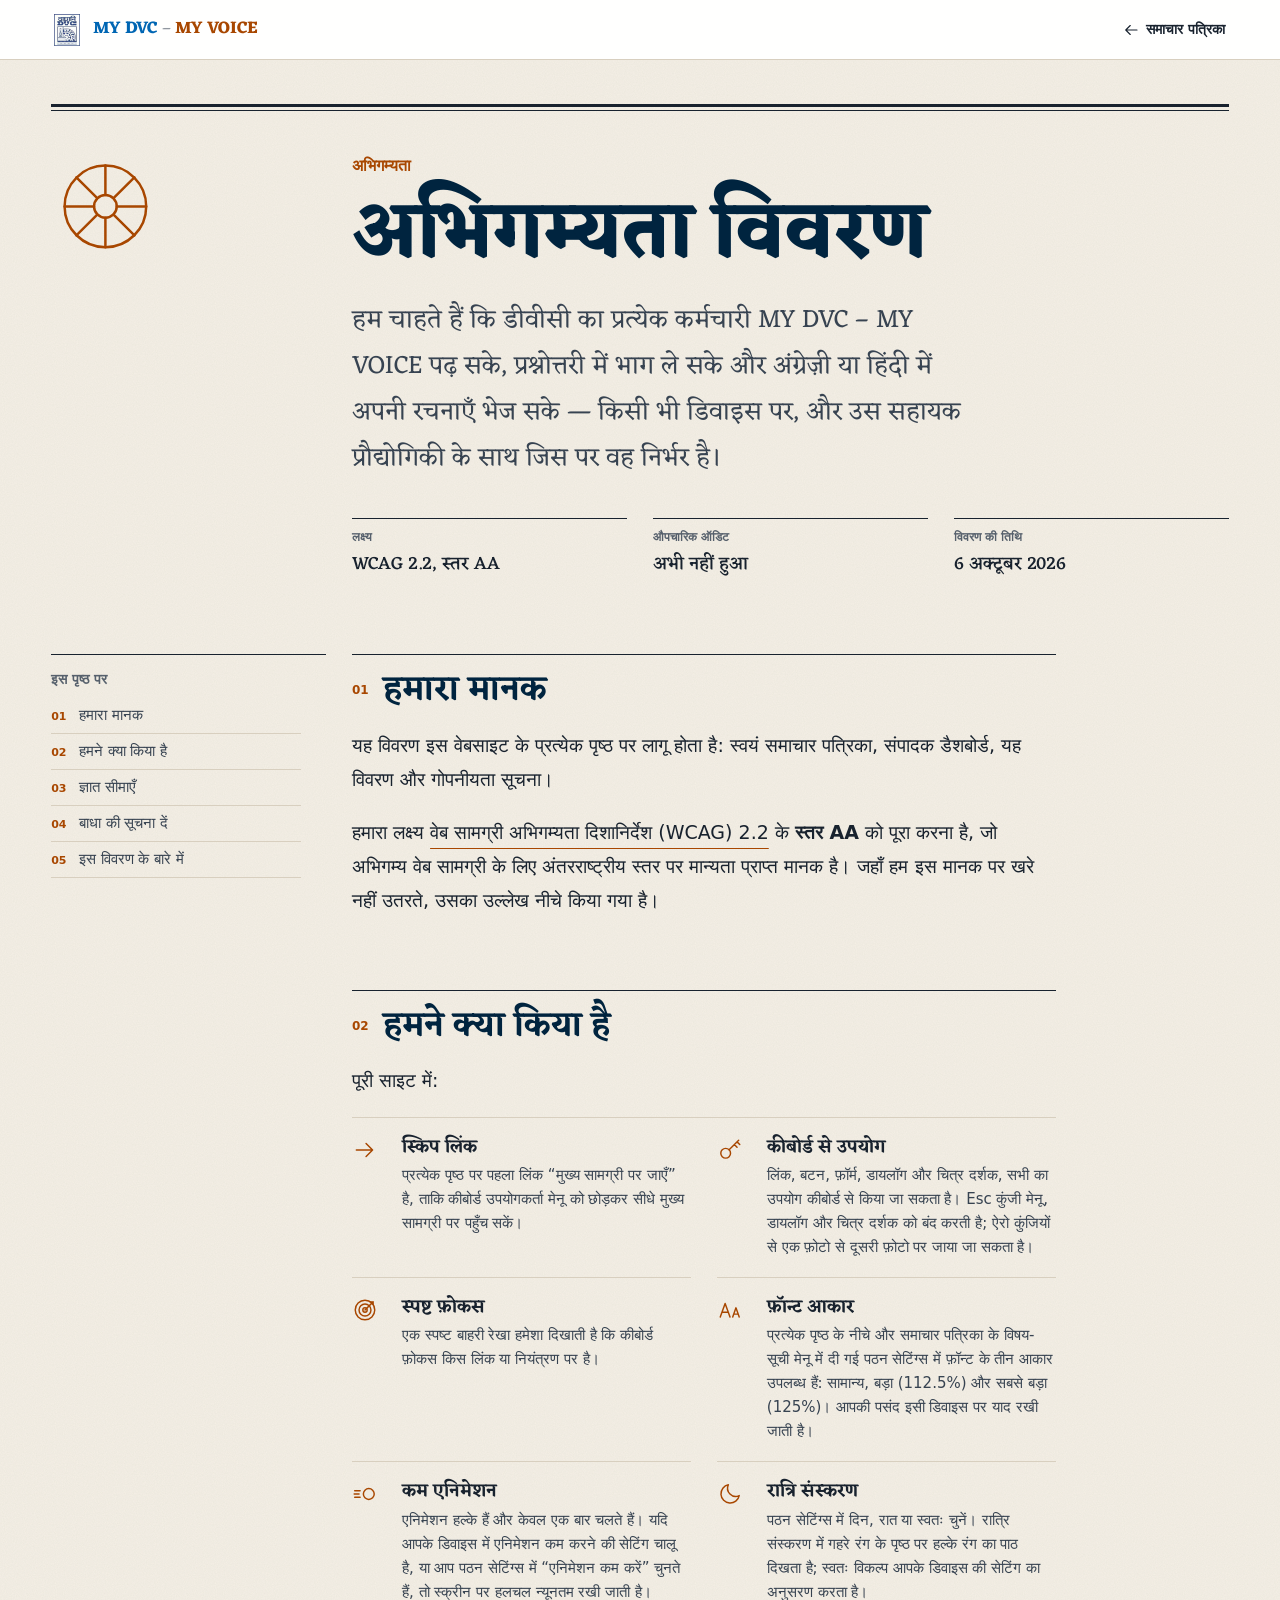
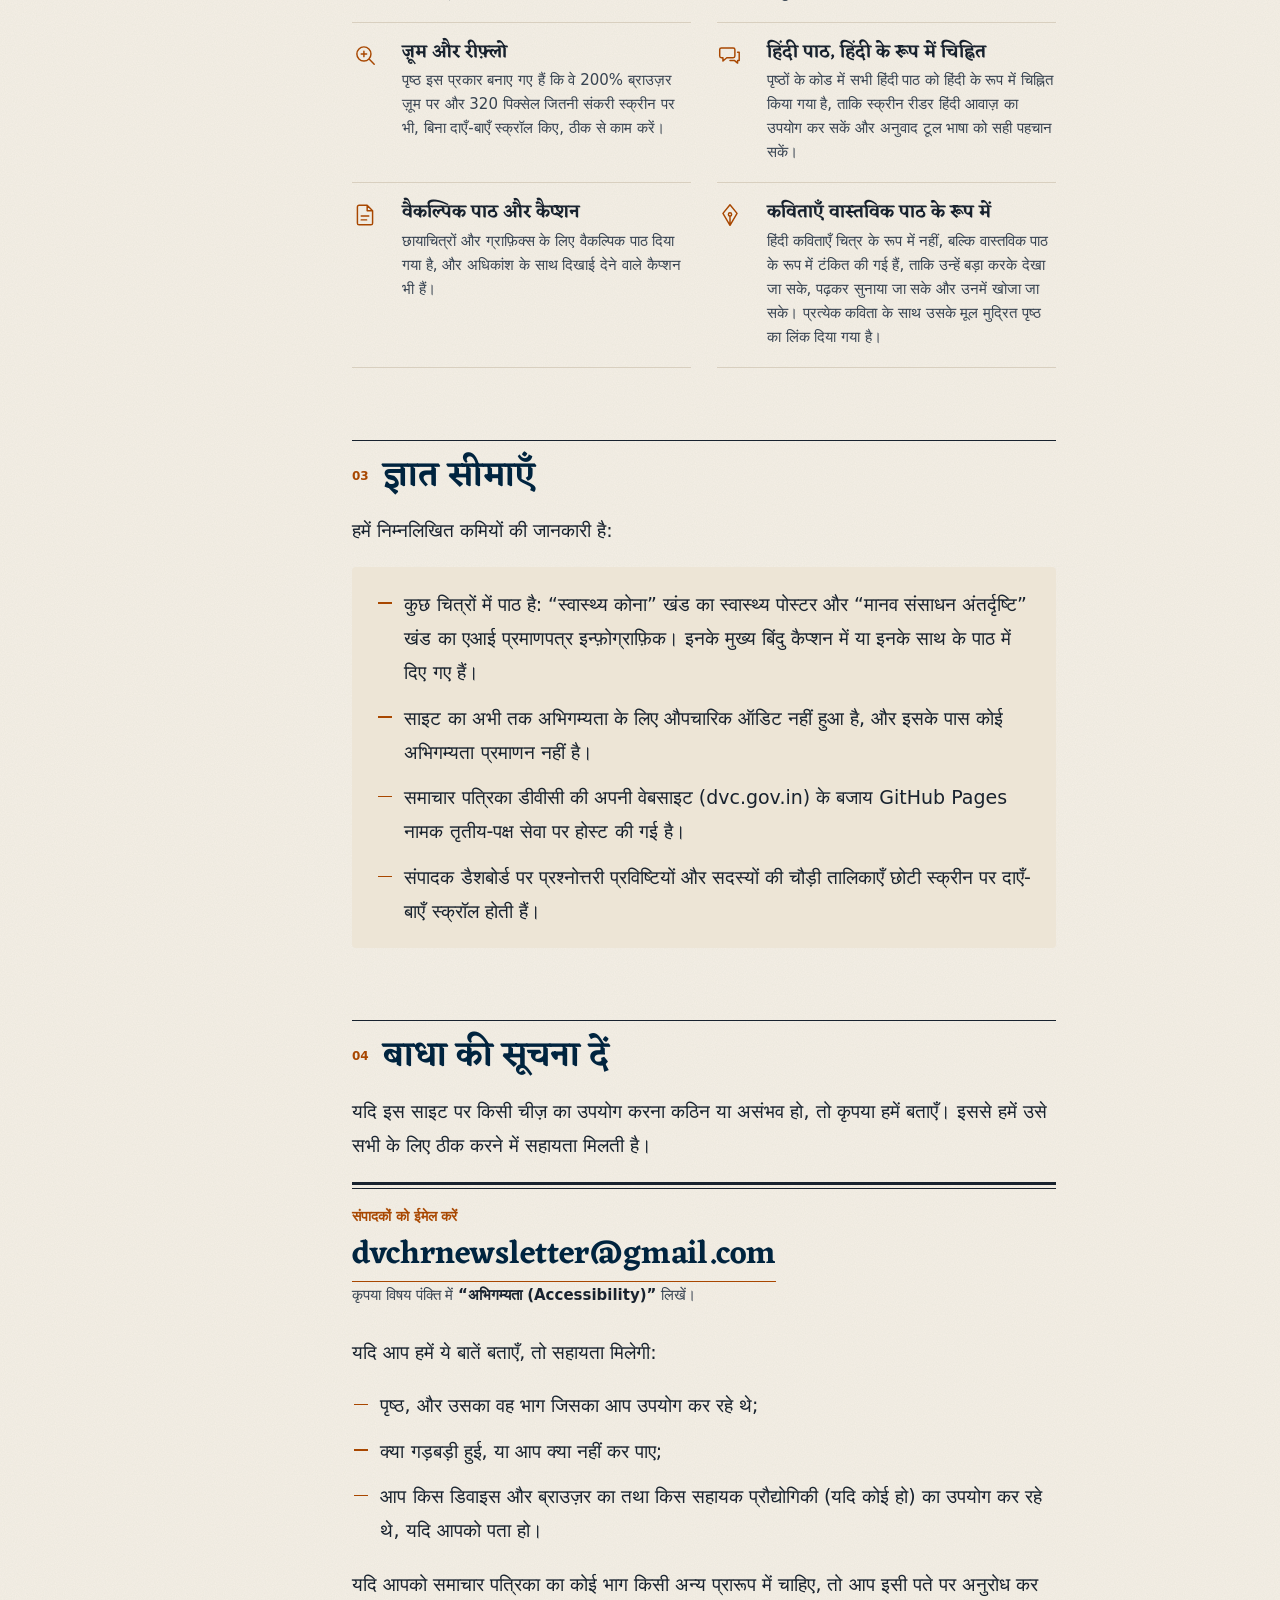
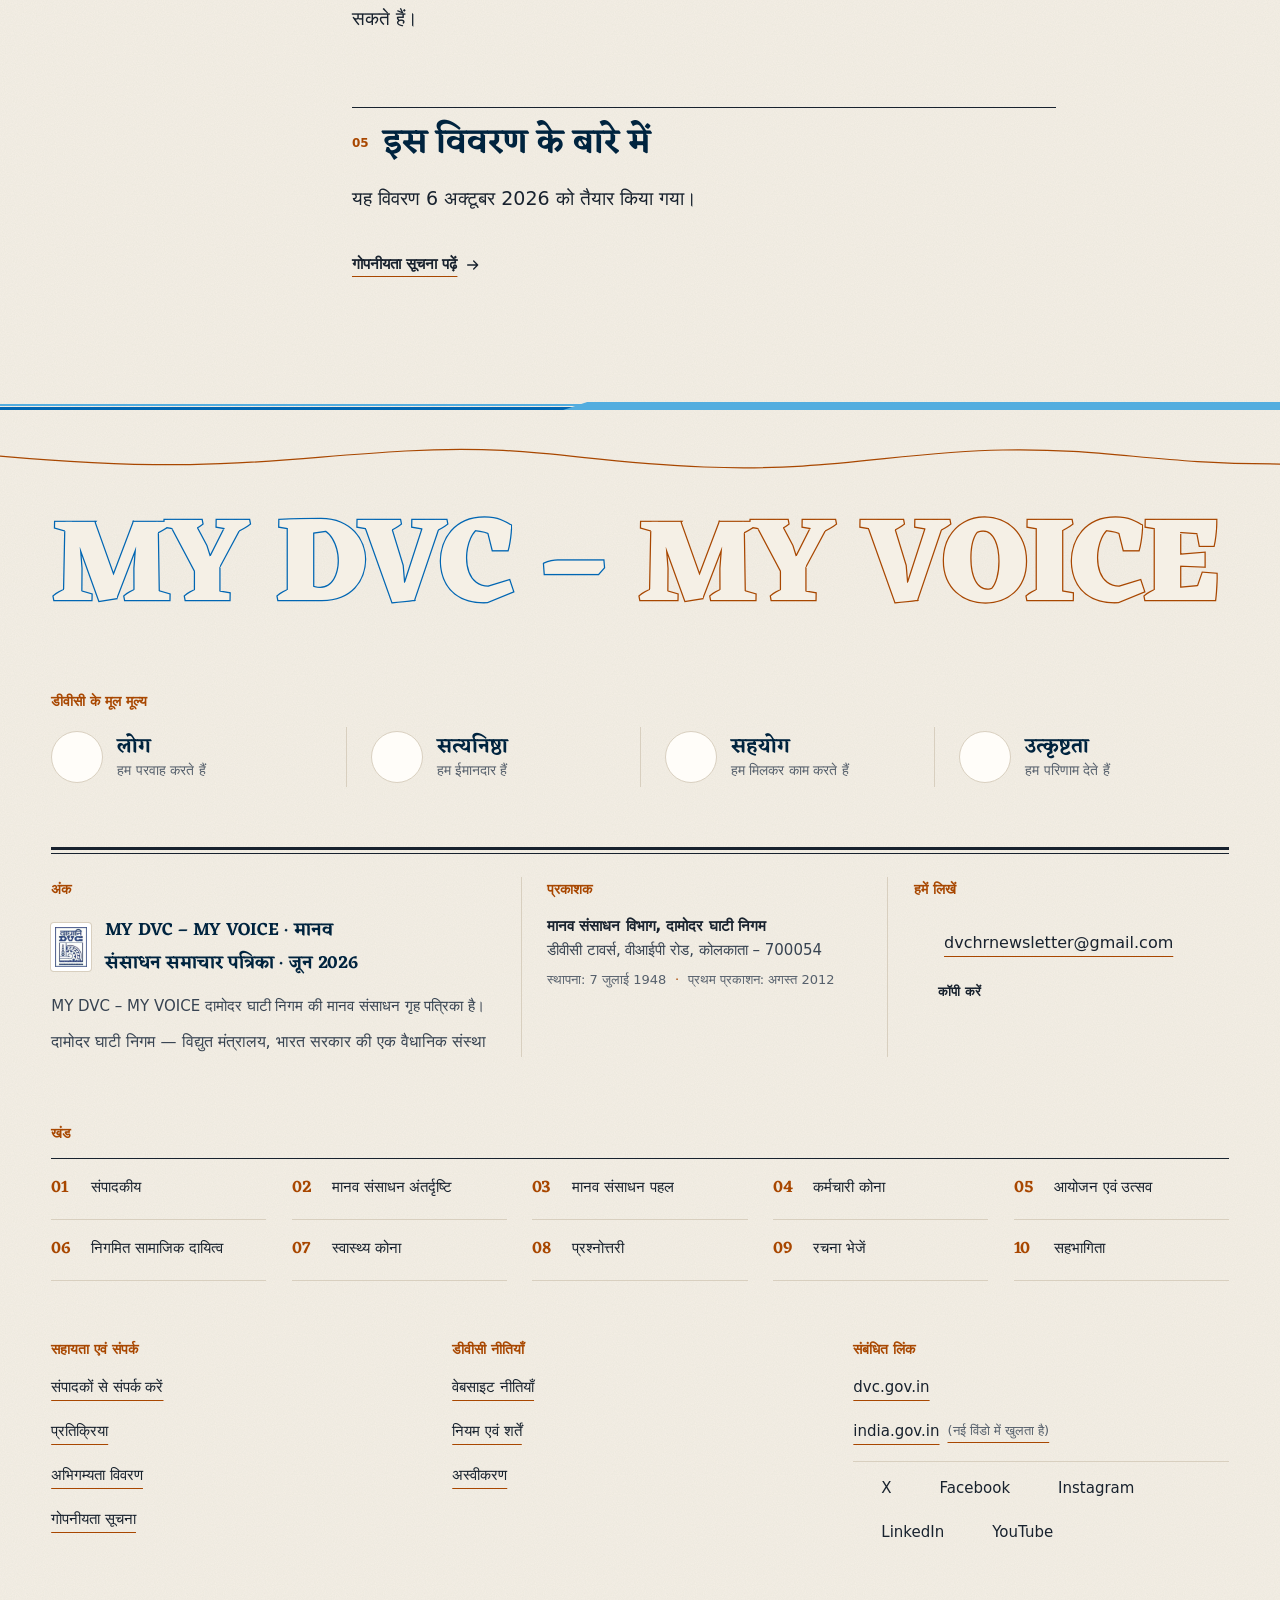
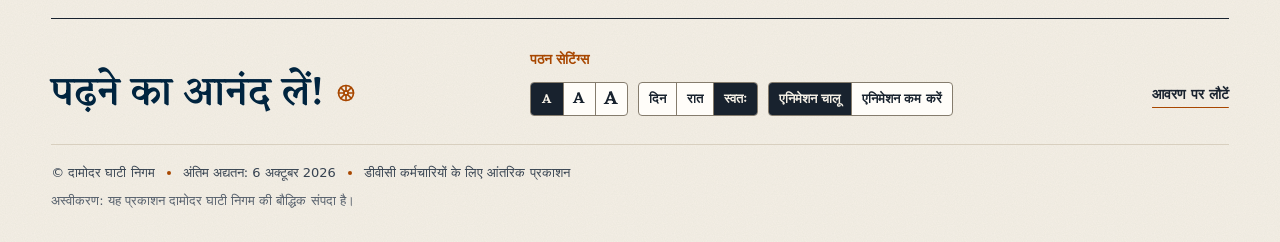
==== commit d733e61d: "Publish the newsletter in Hindi - Every page, article, navigation label, form, login/register screen" ====
--- a/accessibility.html
+++ b/accessibility.html
@@ -1,10 +1,10 @@
 <!DOCTYPE html>
-<html lang="en">
+<html lang="hi">
 <head>
 <meta charset="UTF-8">
 <meta name="viewport" content="width=device-width, initial-scale=1, viewport-fit=cover">
-<title>Accessibility Statement | MY DVC – MY VOICE</title>
-<meta name="description" content="Accessibility statement for MY DVC – MY VOICE, the HR newsletter of Damodar Valley Corporation: our WCAG 2.2 AA target, what we have done, known limitations and how to report a barrier.">
+<title>अभिगम्यता विवरण | MY DVC – MY VOICE</title>
+<meta name="description" content="दामोदर घाटी निगम की मानव संसाधन समाचार पत्रिका MY DVC – MY VOICE का अभिगम्यता विवरण: WCAG 2.2 AA का हमारा लक्ष्य, हमने क्या किया है, ज्ञात सीमाएँ और किसी बाधा की सूचना कैसे दें।">
 <meta name="color-scheme" content="light dark">
 <meta name="theme-color" content="#FFFFFF" media="(prefers-color-scheme: light)">
 <meta name="theme-color" content="#111923" media="(prefers-color-scheme: dark)">
@@ -14,7 +14,7 @@
 <link rel="preconnect" href="https://fonts.gstatic.com" crossorigin>
 <link rel="stylesheet" href="https://fonts.googleapis.com/css2?family=Eczar:wght@400..800&family=Tiro+Devanagari+Hindi&display=swap">
 <link rel="stylesheet" href="https://fonts.googleapis.com/css2?family=Noto+Sans:ital,wght@0,400..700;1,400..700&display=optional">
-<link rel="stylesheet" href="css/style.css">
+<link rel="stylesheet" href="css/style.css?v=a2f239fb0d">
 </head>
 <body class="page-legal">
 <svg class="sprite" width="0" height="0" style="position:absolute" aria-hidden="true" focusable="false"><defs>
@@ -80,12 +80,12 @@
 <symbol id="i-linkedin" viewBox="0 0 24 24"><rect x="3.5" y="3.5" width="17" height="17" rx="2.5"/><path d="M8 11v5.5M8 8v.01M11.5 16.5V11M11.5 13.5c0-1.6 1-2.5 2.4-2.5s2.1.9 2.1 2.5v3"/></symbol>
 <symbol id="i-youtube" viewBox="0 0 24 24"><rect x="2.5" y="5.5" width="19" height="13" rx="4"/><path d="M10.2 9.2v5.6l4.8-2.8z" fill="currentColor"/></symbol>
 </defs></svg>
-<a class="skip-link" href="#main">Skip to main content <span lang="hi">· मुख्य सामग्री पर जाएँ</span></a>
-
-<nav class="nav" aria-label="Site">
+<a class="skip-link" href="#main">मुख्य सामग्री पर जाएँ</a>
+
+<nav class="nav" aria-label="साइट">
   <div class="nav-inner">
-    <a class="nav-brand" href="index.html"><img src="images/dvc-logo.jpg" alt="" width="26" height="32" data-keep><span class="nav-wordmark">MY DVC <span class="mh-dash">–</span> <i>MY VOICE</i></span></a>
-    <a class="nav-back" href="index.html"><svg class="ico" aria-hidden="true" focusable="false"><use href="#i-arrow-left"/></svg><span class="nb-label">Newsletter</span></a>
+    <a class="nav-brand" href="index.html"><img src="images/dvc-logo.jpg" alt="" width="26" height="32" data-keep><span class="nav-wordmark" lang="en">MY DVC <span class="mh-dash">–</span> <i>MY VOICE</i></span></a>
+    <a class="nav-back" href="index.html"><svg class="ico" aria-hidden="true" focusable="false"><use href="#i-arrow-left"/></svg><span class="nb-label">समाचार पत्रिका</span></a>
   </div>
 </nav>
 
@@ -94,117 +94,117 @@
     <header class="section-head legal-head">
       <svg class="legal-mark" aria-hidden="true" focusable="false"><use href="#i-wheel"/></svg>
       <div class="sec-titles">
-        <p class="kicker"><span>Accessibility</span><span class="sep" aria-hidden="true">/</span><span lang="hi">अभिगम्यता</span></p>
-        <h1><span class="legal-en">Accessibility Statement</span> <span class="legal-hi" lang="hi">अभिगम्यता विवरण</span></h1>
-        <p class="lede">We want every DVC employee to be able to read MY DVC – MY VOICE, take the quiz and send in their writing — on any device, in English or Hindi, and with the assistive technology they rely on.</p>
+        <p class="kicker"><span lang="hi">अभिगम्यता</span></p>
+        <h1><span class="legal-en">अभिगम्यता विवरण</span></h1>
+        <p class="lede">हम चाहते हैं कि डीवीसी का प्रत्येक कर्मचारी <span lang="en">MY DVC – MY VOICE</span> पढ़ सके, प्रश्नोत्तरी में भाग ले सके और अंग्रेज़ी या हिंदी में अपनी रचनाएँ भेज सके — किसी भी डिवाइस पर, और उस सहायक प्रौद्योगिकी के साथ जिस पर वह निर्भर है।</p>
         <dl class="legal-glance">
-          <div><dt>Target</dt><dd>WCAG 2.2, Level AA</dd></div>
-          <div><dt>Formal audit</dt><dd>Not yet carried out</dd></div>
-          <div><dt>Statement dated</dt><dd><time datetime="2026-10-06">6 October 2026</time></dd></div>
+          <div><dt>लक्ष्य</dt><dd>WCAG 2.2, स्तर AA</dd></div>
+          <div><dt>औपचारिक ऑडिट</dt><dd>अभी नहीं हुआ</dd></div>
+          <div><dt>विवरण की तिथि</dt><dd><time datetime="2026-10-06">6 अक्टूबर 2026</time></dd></div>
         </dl>
       </div>
     </header>
 
     <div class="legal-layout">
-      <nav class="legal-toc" aria-label="On this page">
-        <p class="kicker">On this page</p>
+      <nav class="legal-toc" aria-label="इस पृष्ठ पर">
+        <p class="kicker">इस पृष्ठ पर</p>
         <ol>
-          <li><a href="#standard"><span class="n" aria-hidden="true">01</span>Our standard</a></li>
-          <li><a href="#features"><span class="n" aria-hidden="true">02</span>What we have done</a></li>
-          <li><a href="#limitations"><span class="n" aria-hidden="true">03</span>Known limitations</a></li>
-          <li><a href="#report"><span class="n" aria-hidden="true">04</span>Report a barrier</a></li>
-          <li><a href="#about"><span class="n" aria-hidden="true">05</span>About this statement</a></li>
+          <li><a href="#standard"><span class="n" aria-hidden="true">01</span>हमारा मानक</a></li>
+          <li><a href="#features"><span class="n" aria-hidden="true">02</span>हमने क्या किया है</a></li>
+          <li><a href="#limitations"><span class="n" aria-hidden="true">03</span>ज्ञात सीमाएँ</a></li>
+          <li><a href="#report"><span class="n" aria-hidden="true">04</span>बाधा की सूचना दें</a></li>
+          <li><a href="#about"><span class="n" aria-hidden="true">05</span>इस विवरण के बारे में</a></li>
         </ol>
       </nav>
 
       <div class="legal">
         <section id="standard">
-          <h2><span class="legal-n" aria-hidden="true">01</span>Our standard</h2>
-          <p>This statement applies to every page of this website: the newsletter itself, the Editor Dashboard, this statement and the privacy notice.</p>
-          <p>We aim to meet the <a href="https://www.w3.org/TR/WCAG22/" rel="noopener">Web Content Accessibility Guidelines (WCAG) 2.2</a> at <strong>Level AA</strong>, the internationally recognised standard for accessible web content. Where we fall short, we say so below.</p>
+          <h2><span class="legal-n" aria-hidden="true">01</span>हमारा मानक</h2>
+          <p>यह विवरण इस वेबसाइट के प्रत्येक पृष्ठ पर लागू होता है: स्वयं समाचार पत्रिका, संपादक डैशबोर्ड, यह विवरण और गोपनीयता सूचना।</p>
+          <p>हमारा लक्ष्य <a href="https://www.w3.org/TR/WCAG22/" rel="noopener">वेब सामग्री अभिगम्यता दिशानिर्देश (WCAG) 2.2</a> के <strong>स्तर AA</strong> को पूरा करना है, जो अभिगम्य वेब सामग्री के लिए अंतरराष्ट्रीय स्तर पर मान्यता प्राप्त मानक है। जहाँ हम इस मानक पर खरे नहीं उतरते, उसका उल्लेख नीचे किया गया है।</p>
         </section>
 
         <section id="features">
-          <h2><span class="legal-n" aria-hidden="true">02</span>What we have done</h2>
-          <p>Throughout the site:</p>
+          <h2><span class="legal-n" aria-hidden="true">02</span>हमने क्या किया है</h2>
+          <p>पूरी साइट में:</p>
           <ul class="legal-features reveal">
             <li>
               <svg class="ico" aria-hidden="true" focusable="false"><use href="#i-arrow-right"/></svg>
-              <div><h3>Skip link</h3><p>“Skip to main content” is the first link on every page, so keyboard users can go straight past the menu.</p></div>
+              <div><h3>स्किप लिंक</h3><p>प्रत्येक पृष्ठ पर पहला लिंक “मुख्य सामग्री पर जाएँ” है, ताकि कीबोर्ड उपयोगकर्ता मेनू को छोड़कर सीधे मुख्य सामग्री पर पहुँच सकें।</p></div>
             </li>
             <li>
               <svg class="ico" aria-hidden="true" focusable="false"><use href="#i-key"/></svg>
-              <div><h3>Keyboard access</h3><p>Links, buttons, forms, dialogs and the photo viewer all work with a keyboard. Escape closes menus, dialogs and the photo viewer; the arrow keys move between photos.</p></div>
+              <div><h3>कीबोर्ड से उपयोग</h3><p>लिंक, बटन, फ़ॉर्म, डायलॉग और चित्र दर्शक, सभी का उपयोग कीबोर्ड से किया जा सकता है। <span lang="en">Esc</span> कुंजी मेनू, डायलॉग और चित्र दर्शक को बंद करती है; ऐरो कुंजियों से एक फ़ोटो से दूसरी फ़ोटो पर जाया जा सकता है।</p></div>
             </li>
             <li>
               <svg class="ico" aria-hidden="true" focusable="false"><use href="#i-target"/></svg>
-              <div><h3>Visible focus</h3><p>A clear outline always shows which link or control has keyboard focus.</p></div>
+              <div><h3>स्पष्ट फ़ोकस</h3><p>एक स्पष्ट बाहरी रेखा हमेशा दिखाती है कि कीबोर्ड फ़ोकस किस लिंक या नियंत्रण पर है।</p></div>
             </li>
             <li>
               <svg class="ico" aria-hidden="true" focusable="false"><use href="#i-text"/></svg>
-              <div><h3>Text size</h3><p>The reading settings at the foot of every page, and in the newsletter’s Contents menu, offer three text sizes: default, larger (112.5%) and largest (125%). Your choice is remembered on this device.</p></div>
+              <div><h3>फ़ॉन्ट आकार</h3><p>प्रत्येक पृष्ठ के नीचे और समाचार पत्रिका के विषय-सूची मेनू में दी गई पठन सेटिंग्स में फ़ॉन्ट के तीन आकार उपलब्ध हैं: सामान्य, बड़ा (112.5%) और सबसे बड़ा (125%)। आपकी पसंद इसी डिवाइस पर याद रखी जाती है।</p></div>
             </li>
             <li>
               <svg class="ico" aria-hidden="true" focusable="false"><use href="#i-motion"/></svg>
-              <div><h3>Reduced motion</h3><p>Animations are gentle and play only once. If your device is set to reduce motion, or you choose “Reduce motion” in the reading settings, movement is kept to a minimum.</p></div>
+              <div><h3>कम एनिमेशन</h3><p>एनिमेशन हल्के हैं और केवल एक बार चलते हैं। यदि आपके डिवाइस में एनिमेशन कम करने की सेटिंग चालू है, या आप पठन सेटिंग्स में “एनिमेशन कम करें” चुनते हैं, तो स्क्रीन पर हलचल न्यूनतम रखी जाती है।</p></div>
             </li>
             <li>
               <svg class="ico" aria-hidden="true" focusable="false"><use href="#i-moon"/></svg>
-              <div><h3>Night edition</h3><p>Choose Day, Night or Auto in the reading settings. Night edition sets light text on a dark page; Auto follows your device.</p></div>
+              <div><h3>रात्रि संस्करण</h3><p>पठन सेटिंग्स में दिन, रात या स्वतः चुनें। रात्रि संस्करण में गहरे रंग के पृष्ठ पर हल्के रंग का पाठ दिखता है; स्वतः विकल्प आपके डिवाइस की सेटिंग का अनुसरण करता है।</p></div>
             </li>
             <li>
               <svg class="ico" aria-hidden="true" focusable="false"><use href="#i-zoom"/></svg>
-              <div><h3>Zoom and reflow</h3><p>Pages are built to work at 200% browser zoom and on screens as narrow as 320 pixels, without sideways scrolling.</p></div>
+              <div><h3>ज़ूम और रीफ़्लो</h3><p>पृष्ठ इस प्रकार बनाए गए हैं कि वे 200% ब्राउज़र ज़ूम पर और 320 पिक्सेल जितनी संकरी स्क्रीन पर भी, बिना दाएँ-बाएँ स्क्रॉल किए, ठीक से काम करें।</p></div>
             </li>
             <li>
               <svg class="ico" aria-hidden="true" focusable="false"><use href="#i-speech"/></svg>
-              <div><h3>Hindi, marked as Hindi</h3><p>Every Hindi passage is tagged as Hindi in the page code, so screen readers and translation tools can switch language.</p></div>
+              <div><h3>हिंदी पाठ, हिंदी के रूप में चिह्नित</h3><p>पृष्ठों के कोड में सभी हिंदी पाठ को हिंदी के रूप में चिह्नित किया गया है, ताकि स्क्रीन रीडर हिंदी आवाज़ का उपयोग कर सकें और अनुवाद टूल भाषा को सही पहचान सकें।</p></div>
             </li>
             <li>
               <svg class="ico" aria-hidden="true" focusable="false"><use href="#i-doc"/></svg>
-              <div><h3>Text alternatives and captions</h3><p>Photographs and graphics have text alternatives, and most also have visible captions.</p></div>
+              <div><h3>वैकल्पिक पाठ और कैप्शन</h3><p>छायाचित्रों और ग्राफ़िक्स के लिए वैकल्पिक पाठ दिया गया है, और अधिकांश के साथ दिखाई देने वाले कैप्शन भी हैं।</p></div>
             </li>
             <li>
               <svg class="ico" aria-hidden="true" focusable="false"><use href="#i-nib"/></svg>
-              <div><h3>Poems as real text</h3><p>The Hindi poems are transcribed as real text rather than pictures, so they can be enlarged, read aloud and searched. Each has a link to its original printed page.</p></div>
+              <div><h3>कविताएँ वास्तविक पाठ के रूप में</h3><p>हिंदी कविताएँ चित्र के रूप में नहीं, बल्कि वास्तविक पाठ के रूप में टंकित की गई हैं, ताकि उन्हें बड़ा करके देखा जा सके, पढ़कर सुनाया जा सके और उनमें खोजा जा सके। प्रत्येक कविता के साथ उसके मूल मुद्रित पृष्ठ का लिंक दिया गया है।</p></div>
             </li>
           </ul>
         </section>
 
         <section id="limitations">
-          <h2><span class="legal-n" aria-hidden="true">03</span>Known limitations</h2>
-          <p>We know of these gaps:</p>
+          <h2><span class="legal-n" aria-hidden="true">03</span>ज्ञात सीमाएँ</h2>
+          <p>हमें निम्नलिखित कमियों की जानकारी है:</p>
           <div class="legal-box">
             <ul class="legal-list">
-              <li>Some images contain text: the health poster in the Health Corner and the AI certificate infographic in HR Insight. Their key points are given in the captions or in the text next to them.</li>
-              <li>The site has not yet been formally audited for accessibility, and it does not hold any accessibility certification.</li>
-              <li>The newsletter is hosted on GitHub Pages, a third-party service, rather than on DVC’s own website (dvc.gov.in).</li>
-              <li>On the Editor Dashboard, the wide tables of quiz entries and members scroll sideways on small screens.</li>
+              <li>कुछ चित्रों में पाठ है: “स्वास्थ्य कोना” खंड का स्वास्थ्य पोस्टर और “मानव संसाधन अंतर्दृष्टि” खंड का एआई प्रमाणपत्र इन्फ़ोग्राफ़िक। इनके मुख्य बिंदु कैप्शन में या इनके साथ के पाठ में दिए गए हैं।</li>
+              <li>साइट का अभी तक अभिगम्यता के लिए औपचारिक ऑडिट नहीं हुआ है, और इसके पास कोई अभिगम्यता प्रमाणन नहीं है।</li>
+              <li>समाचार पत्रिका डीवीसी की अपनी वेबसाइट (dvc.gov.in) के बजाय GitHub Pages नामक तृतीय-पक्ष सेवा पर होस्ट की गई है।</li>
+              <li>संपादक डैशबोर्ड पर प्रश्नोत्तरी प्रविष्टियों और सदस्यों की चौड़ी तालिकाएँ छोटी स्क्रीन पर दाएँ-बाएँ स्क्रॉल होती हैं।</li>
             </ul>
           </div>
         </section>
 
         <section id="report">
-          <h2><span class="legal-n" aria-hidden="true">04</span>Report a barrier</h2>
-          <p>If something on this site is hard or impossible to use, please tell us. It helps us fix it for everyone.</p>
+          <h2><span class="legal-n" aria-hidden="true">04</span>बाधा की सूचना दें</h2>
+          <p>यदि इस साइट पर किसी चीज़ का उपयोग करना कठिन या असंभव हो, तो कृपया हमें बताएँ। इससे हमें उसे सभी के लिए ठीक करने में सहायता मिलती है।</p>
           <div class="legal-contact reveal">
-            <p class="kicker">Email the editors</p>
+            <p class="kicker">संपादकों को ईमेल करें</p>
             <p class="lc-mail"><a href="mailto:dvchrnewsletter@gmail.com?subject=Accessibility">dvchrnewsletter@gmail.com</a></p>
-            <p class="lc-note">Please use the subject line <strong>“Accessibility”</strong>.</p>
+            <p class="lc-note">कृपया विषय पंक्ति में <strong>“अभिगम्यता (<span lang="en">Accessibility</span>)”</strong> लिखें।</p>
           </div>
-          <p>It helps if you tell us:</p>
+          <p>यदि आप हमें ये बातें बताएँ, तो सहायता मिलेगी:</p>
           <ul class="legal-list">
-            <li>the page, and the part of it you were using;</li>
-            <li>what went wrong, or what you could not do;</li>
-            <li>the device and browser, and any assistive technology, you were using, if you know.</li>
+            <li>पृष्ठ, और उसका वह भाग जिसका आप उपयोग कर रहे थे;</li>
+            <li>क्या गड़बड़ी हुई, या आप क्या नहीं कर पाए;</li>
+            <li>आप किस डिवाइस और ब्राउज़र का तथा किस सहायक प्रौद्योगिकी (यदि कोई हो) का उपयोग कर रहे थे, यदि आपको पता हो।</li>
           </ul>
-          <p>If you need any part of the newsletter in another format, you can ask at the same address.</p>
+          <p>यदि आपको समाचार पत्रिका का कोई भाग किसी अन्य प्रारूप में चाहिए, तो आप इसी पते पर अनुरोध कर सकते हैं।</p>
         </section>
 
         <section id="about">
-          <h2><span class="legal-n" aria-hidden="true">05</span>About this statement</h2>
-          <p>This statement was prepared on <time datetime="2026-10-06">6 October 2026</time>.</p>
-          <p class="legal-end"><a href="privacy.html">Read the privacy notice</a></p>
+          <h2><span class="legal-n" aria-hidden="true">05</span>इस विवरण के बारे में</h2>
+          <p>यह विवरण <time datetime="2026-10-06">6 अक्टूबर 2026</time> को तैयार किया गया।</p>
+          <p class="legal-end"><a href="privacy.html">गोपनीयता सूचना पढ़ें</a></p>
         </section>
       </div>
     </div>
@@ -216,119 +216,119 @@
   <div class="vc-band vc-band--flip" aria-hidden="true"></div>
   <svg class="river river--key" viewBox="0 0 1200 40" preserveAspectRatio="none" aria-hidden="true" focusable="false"><path pathLength="1" d="M0 18 C200 37 260 20 380 13 S540 24 660 29 S840 14 940 12 S1080 26 1200 26"/></svg>
   <div class="wrap">
-    <p class="signoff-giant" aria-hidden="true"><span class="sg-a">MY DVC –</span> <span class="sg-b">MY VOICE</span></p>
+    <p class="signoff-giant" aria-hidden="true" lang="en"><span class="sg-a">MY DVC –</span> <span class="sg-b">MY VOICE</span></p>
 
     <div class="values-block">
-      <p class="kicker" id="colophon-values">DVC values</p>
+      <p class="kicker" id="colophon-values">डीवीसी के मूल मूल्य</p>
       <ul class="values-row" aria-labelledby="colophon-values">
-        <li><span class="v-ico"><svg class="ico" aria-hidden="true" focusable="false"><use href="index.html#i-heart"/></svg></span><span class="v-txt"><b class="v-name">People</b><span class="v-motto">We care</span></span></li>
-        <li><span class="v-ico"><svg class="ico" aria-hidden="true" focusable="false"><use href="index.html#i-shield-check"/></svg></span><span class="v-txt"><b class="v-name">Integrity</b><span class="v-motto">We are honest</span></span></li>
-        <li><span class="v-ico"><svg class="ico" aria-hidden="true" focusable="false"><use href="index.html#i-handshake"/></svg></span><span class="v-txt"><b class="v-name">Collaboration</b><span class="v-motto">We work together</span></span></li>
-        <li><span class="v-ico"><svg class="ico" aria-hidden="true" focusable="false"><use href="index.html#i-star"/></svg></span><span class="v-txt"><b class="v-name">Excellence</b><span class="v-motto">We deliver</span></span></li>
+        <li><span class="v-ico"><svg class="ico" aria-hidden="true" focusable="false"><use href="index.html#i-heart"/></svg></span><span class="v-txt"><b class="v-name">लोग</b><span class="v-motto">हम परवाह करते हैं</span></span></li>
+        <li><span class="v-ico"><svg class="ico" aria-hidden="true" focusable="false"><use href="index.html#i-shield-check"/></svg></span><span class="v-txt"><b class="v-name">सत्यनिष्ठा</b><span class="v-motto">हम ईमानदार हैं</span></span></li>
+        <li><span class="v-ico"><svg class="ico" aria-hidden="true" focusable="false"><use href="index.html#i-handshake"/></svg></span><span class="v-txt"><b class="v-name">सहयोग</b><span class="v-motto">हम मिलकर काम करते हैं</span></span></li>
+        <li><span class="v-ico"><svg class="ico" aria-hidden="true" focusable="false"><use href="index.html#i-star"/></svg></span><span class="v-txt"><b class="v-name">उत्कृष्टता</b><span class="v-motto">हम परिणाम देते हैं</span></span></li>
       </ul>
     </div>
 
     <div class="colophon-grid">
       <div class="cg-edition">
-        <p class="kicker">Edition</p>
+        <p class="kicker">अंक</p>
         <div class="foot-brand">
-          <img class="foot-seal" src="images/dvc-logo.jpg" alt="Damodar Valley Corporation" width="32" height="40" loading="lazy" decoding="async" data-keep>
-          <p class="foot-title">MY DVC – MY VOICE · HR Newsletter · June 2026</p>
+          <img class="foot-seal" src="images/dvc-logo.jpg" alt="दामोदर घाटी निगम" width="32" height="40" loading="lazy" decoding="async" data-keep>
+          <p class="foot-title"><span lang="en">MY DVC – MY VOICE</span> · मानव संसाधन समाचार पत्रिका · जून 2026</p>
         </div>
-        <p class="foot-lineage">MY DVC – MY VOICE is the in-house HR newsletter of Damodar Valley Corporation, a statutory organisation under the Ministry of Power, Government of India.</p>
+        <p class="foot-lineage"><span lang="en">MY DVC – MY VOICE</span> दामोदर घाटी निगम की मानव संसाधन गृह पत्रिका है।</p>
         <p class="foot-lineage foot-lineage-hi" lang="hi">दामोदर घाटी निगम — विद्युत मंत्रालय, भारत सरकार की एक वैधानिक संस्था</p>
       </div>
       <div class="cg-publisher">
-        <p class="kicker">Publisher</p>
+        <p class="kicker">प्रकाशक</p>
         <address class="foot-address">
-          <span class="fa-line"><b>HR Department, Damodar Valley Corporation</b></span>
-          <span class="fa-line">DVC Towers, VIP Road, Kolkata – 700054</span>
-          <span class="fa-line fa-meta">Est. 7 July 1948 <span class="dot">·</span> First published August 2012</span>
+          <span class="fa-line"><b>मानव संसाधन विभाग, दामोदर घाटी निगम</b></span>
+          <span class="fa-line">डीवीसी टावर्स, वीआईपी रोड, कोलकाता – 700054</span>
+          <span class="fa-line fa-meta">स्थापना: 7 जुलाई 1948 <span class="dot">·</span> प्रथम प्रकाशन: अगस्त 2012</span>
         </address>
       </div>
       <div class="cg-write">
-        <p class="kicker">Write to us</p>
+        <p class="kicker">हमें लिखें</p>
         <p class="foot-mail"><a class="foot-mail-link" href="mailto:dvchrnewsletter@gmail.com"><svg class="ico" aria-hidden="true" focusable="false"><use href="index.html#i-envelope"/></svg>dvchrnewsletter@gmail.com</a></p>
-        <p class="foot-copy"><button class="copy-btn" type="button" data-copy="dvchrnewsletter@gmail.com"><svg class="ico" aria-hidden="true" focusable="false"><use href="index.html#i-copy"/></svg>Copy<span class="sr-only"> the editors' email address</span></button></p>
+        <p class="foot-copy"><button class="copy-btn" type="button" data-copy="dvchrnewsletter@gmail.com"><svg class="ico" aria-hidden="true" focusable="false"><use href="index.html#i-copy"/></svg>कॉपी करें<span class="sr-only">: संपादकों का ईमेल पता</span></button></p>
       </div>
     </div>
 
     <nav class="foot-index" aria-labelledby="colophon-depts">
-      <p class="kicker" id="colophon-depts">Departments</p>
+      <p class="kicker" id="colophon-depts">खंड</p>
       <ol>
-        <li><a href="index.html#editors"><span class="n" aria-hidden="true">01</span><span class="en">Editors' Desk</span><span class="hi" lang="hi">संपादकीय</span></a></li>
-        <li><a href="index.html#insights"><span class="n" aria-hidden="true">02</span><span class="en">HR Insights</span><span class="hi" lang="hi">मानव संसाधन अंतर्दृष्टि</span></a></li>
-        <li><a href="index.html#initiative"><span class="n" aria-hidden="true">03</span><span class="en">HR Initiative</span><span class="hi" lang="hi">मानव संसाधन पहल</span></a></li>
-        <li><a href="index.html#employee-corner"><span class="n" aria-hidden="true">04</span><span class="en">Employee Corner</span><span class="hi" lang="hi">कर्मचारी कोना</span></a></li>
-        <li><a href="index.html#events"><span class="n" aria-hidden="true">05</span><span class="en">Events</span><span class="hi" lang="hi">आयोजन एवं उत्सव</span></a></li>
-        <li><a href="index.html#csr"><span class="n" aria-hidden="true">06</span><span class="en">CSR</span><span class="hi" lang="hi">निगमित सामाजिक दायित्व</span></a></li>
-        <li><a href="index.html#health"><span class="n" aria-hidden="true">07</span><span class="en">Health</span><span class="hi" lang="hi">स्वास्थ्य कोना</span></a></li>
-        <li><a href="index.html#quiz"><span class="n" aria-hidden="true">08</span><span class="en">Quiz</span><span class="hi" lang="hi">प्रश्नोत्तरी</span></a></li>
-        <li><a href="index.html#submit"><span class="n" aria-hidden="true">09</span><span class="en">Submit Article</span><span class="hi" lang="hi">रचना भेजें</span></a></li>
-        <li><a href="index.html#contribute"><span class="n" aria-hidden="true">10</span><span class="en">Back Page</span><span class="hi" lang="hi">सहभागिता</span></a></li>
+        <li><a href="index.html#editors"><span class="n" aria-hidden="true">01</span><span class="en">संपादकीय</span></a></li>
+        <li><a href="index.html#insights"><span class="n" aria-hidden="true">02</span><span class="en">मानव संसाधन अंतर्दृष्टि</span></a></li>
+        <li><a href="index.html#initiative"><span class="n" aria-hidden="true">03</span><span class="en">मानव संसाधन पहल</span></a></li>
+        <li><a href="index.html#employee-corner"><span class="n" aria-hidden="true">04</span><span class="en">कर्मचारी कोना</span></a></li>
+        <li><a href="index.html#events"><span class="n" aria-hidden="true">05</span><span class="en">आयोजन एवं उत्सव</span></a></li>
+        <li><a href="index.html#csr"><span class="n" aria-hidden="true">06</span><span class="en">निगमित सामाजिक दायित्व</span></a></li>
+        <li><a href="index.html#health"><span class="n" aria-hidden="true">07</span><span class="en">स्वास्थ्य कोना</span></a></li>
+        <li><a href="index.html#quiz"><span class="n" aria-hidden="true">08</span><span class="en">प्रश्नोत्तरी</span></a></li>
+        <li><a href="index.html#submit"><span class="n" aria-hidden="true">09</span><span class="en">रचना भेजें</span></a></li>
+        <li><a href="index.html#contribute"><span class="n" aria-hidden="true">10</span><span class="en">सहभागिता</span></a></li>
       </ol>
     </nav>
 
     <div class="foot-links">
       <nav class="foot-group" aria-labelledby="colophon-help">
-        <p class="kicker" id="colophon-help">Help &amp; contact</p>
+        <p class="kicker" id="colophon-help">सहायता एवं संपर्क</p>
         <ul>
-          <li><a href="mailto:dvchrnewsletter@gmail.com">Contact the editors</a></li>
-          <li><a href="mailto:dvchrnewsletter@gmail.com?subject=Newsletter%20feedback">Feedback</a></li>
-          <li><a href="accessibility.html">Accessibility statement</a></li>
-          <li><a href="privacy.html">Privacy notice</a></li>
+          <li><a href="mailto:dvchrnewsletter@gmail.com">संपादकों से संपर्क करें</a></li>
+          <li><a href="mailto:dvchrnewsletter@gmail.com?subject=Newsletter%20feedback">प्रतिक्रिया</a></li>
+          <li><a href="accessibility.html">अभिगम्यता विवरण</a></li>
+          <li><a href="privacy.html">गोपनीयता सूचना</a></li>
         </ul>
       </nav>
       <nav class="foot-group" aria-labelledby="colophon-policies">
-        <p class="kicker" id="colophon-policies">DVC policies</p>
+        <p class="kicker" id="colophon-policies">डीवीसी नीतियाँ</p>
         <ul>
-          <li><a href="https://www.dvc.gov.in/cms-web/details-pages/313" rel="noopener">Website Policies<svg class="ico ext" aria-hidden="true" focusable="false"><use href="index.html#i-external"/></svg><span class="sr-only"> (dvc.gov.in)</span></a></li>
-          <li><a href="https://www.dvc.gov.in/cms-web/details-pages/441" rel="noopener">Terms &amp; Conditions<svg class="ico ext" aria-hidden="true" focusable="false"><use href="index.html#i-external"/></svg><span class="sr-only"> (dvc.gov.in)</span></a></li>
-          <li><a href="https://www.dvc.gov.in/cms-web/details-pages/315" rel="noopener">Disclaimer<svg class="ico ext" aria-hidden="true" focusable="false"><use href="index.html#i-external"/></svg><span class="sr-only"> (dvc.gov.in)</span></a></li>
+          <li><a href="https://www.dvc.gov.in/cms-web/details-pages/313" rel="noopener">वेबसाइट नीतियाँ<svg class="ico ext" aria-hidden="true" focusable="false"><use href="index.html#i-external"/></svg><span class="sr-only"> (dvc.gov.in)</span></a></li>
+          <li><a href="https://www.dvc.gov.in/cms-web/details-pages/441" rel="noopener">नियम एवं शर्तें<svg class="ico ext" aria-hidden="true" focusable="false"><use href="index.html#i-external"/></svg><span class="sr-only"> (dvc.gov.in)</span></a></li>
+          <li><a href="https://www.dvc.gov.in/cms-web/details-pages/315" rel="noopener">अस्वीकरण<svg class="ico ext" aria-hidden="true" focusable="false"><use href="index.html#i-external"/></svg><span class="sr-only"> (dvc.gov.in)</span></a></li>
         </ul>
       </nav>
       <nav class="foot-group" aria-labelledby="colophon-related">
-        <p class="kicker" id="colophon-related">Related</p>
+        <p class="kicker" id="colophon-related">संबंधित लिंक</p>
         <ul>
           <li><a href="https://www.dvc.gov.in" rel="noopener">dvc.gov.in<svg class="ico ext" aria-hidden="true" focusable="false"><use href="index.html#i-external"/></svg></a></li>
-          <li><a href="https://www.india.gov.in" target="_blank" rel="noopener">india.gov.in <span class="new-win">(opens in a new window)</span><svg class="ico ext" aria-hidden="true" focusable="false"><use href="index.html#i-external"/></svg></a></li>
+          <li><a href="https://www.india.gov.in" target="_blank" rel="noopener">india.gov.in <span class="new-win">(नई विंडो में खुलता है)</span><svg class="ico ext" aria-hidden="true" focusable="false"><use href="index.html#i-external"/></svg></a></li>
         </ul>
         <ul class="social">
-          <li><a href="https://x.com/damodarvalleyco" rel="noopener"><svg class="ico" aria-hidden="true" focusable="false"><use href="index.html#i-x"/></svg>X<span class="sr-only"> (external site)</span></a></li>
-          <li><a href="https://www.facebook.com/DamodarVC" rel="noopener"><svg class="ico" aria-hidden="true" focusable="false"><use href="index.html#i-facebook"/></svg>Facebook<span class="sr-only"> (external site)</span></a></li>
-          <li><a href="https://www.instagram.com/damodar.valley.corporation" rel="noopener"><svg class="ico" aria-hidden="true" focusable="false"><use href="index.html#i-instagram"/></svg>Instagram<span class="sr-only"> (external site)</span></a></li>
-          <li><a href="https://www.linkedin.com/company/damodar-valley-corporation-dvc-" rel="noopener"><svg class="ico" aria-hidden="true" focusable="false"><use href="index.html#i-linkedin"/></svg>LinkedIn<span class="sr-only"> (external site)</span></a></li>
-          <li><a href="https://www.youtube.com/@dvc1948" rel="noopener"><svg class="ico" aria-hidden="true" focusable="false"><use href="index.html#i-youtube"/></svg>YouTube<span class="sr-only"> (external site)</span></a></li>
+          <li><a href="https://x.com/damodarvalleyco" rel="noopener"><svg class="ico" aria-hidden="true" focusable="false"><use href="index.html#i-x"/></svg>X<span class="sr-only"> (बाहरी साइट)</span></a></li>
+          <li><a href="https://www.facebook.com/DamodarVC" rel="noopener"><svg class="ico" aria-hidden="true" focusable="false"><use href="index.html#i-facebook"/></svg>Facebook<span class="sr-only"> (बाहरी साइट)</span></a></li>
+          <li><a href="https://www.instagram.com/damodar.valley.corporation" rel="noopener"><svg class="ico" aria-hidden="true" focusable="false"><use href="index.html#i-instagram"/></svg>Instagram<span class="sr-only"> (बाहरी साइट)</span></a></li>
+          <li><a href="https://www.linkedin.com/company/damodar-valley-corporation-dvc-" rel="noopener"><svg class="ico" aria-hidden="true" focusable="false"><use href="index.html#i-linkedin"/></svg>LinkedIn<span class="sr-only"> (बाहरी साइट)</span></a></li>
+          <li><a href="https://www.youtube.com/@dvc1948" rel="noopener"><svg class="ico" aria-hidden="true" focusable="false"><use href="index.html#i-youtube"/></svg>YouTube<span class="sr-only"> (बाहरी साइट)</span></a></li>
         </ul>
       </nav>
     </div>
 
     <div class="foot-end">
-      <p class="happy">Happy Reading!</p>
+      <p class="happy">पढ़ने का आनंद लें!</p>
       <div class="foot-settings">
-        <p class="kicker" id="colophon-rs">Reading settings</p>
+        <p class="kicker" id="colophon-rs">पठन सेटिंग्स</p>
         <div class="reading-settings" role="group" aria-labelledby="colophon-rs">
-          <div class="seg" role="group" aria-label="Text size"><button type="button" data-ts="md" aria-pressed="true" aria-label="Default text size">A</button><button type="button" data-ts="lg" aria-pressed="false" aria-label="Larger text">A</button><button type="button" data-ts="xl" aria-pressed="false" aria-label="Largest text">A</button></div>
-          <div class="seg" role="group" aria-label="Theme"><button type="button" data-theme-set="light" aria-pressed="false">Day</button><button type="button" data-theme-set="dark" aria-pressed="false">Night</button><button type="button" data-theme-set="auto" aria-pressed="true">Auto</button></div>
-          <div class="seg" role="group" aria-label="Motion"><button type="button" data-motion-set="full" aria-pressed="true">Motion on</button><button type="button" data-motion-set="reduce" aria-pressed="false">Reduce motion</button></div>
+          <div class="seg" role="group" aria-label="फ़ॉन्ट आकार"><button type="button" data-ts="md" aria-pressed="true" aria-label="सामान्य फ़ॉन्ट आकार">A</button><button type="button" data-ts="lg" aria-pressed="false" aria-label="बड़ा फ़ॉन्ट">A</button><button type="button" data-ts="xl" aria-pressed="false" aria-label="सबसे बड़ा फ़ॉन्ट">A</button></div>
+          <div class="seg" role="group" aria-label="थीम"><button type="button" data-theme-set="light" aria-pressed="false">दिन</button><button type="button" data-theme-set="dark" aria-pressed="false">रात</button><button type="button" data-theme-set="auto" aria-pressed="true">स्वतः</button></div>
+          <div class="seg" role="group" aria-label="एनिमेशन"><button type="button" data-motion-set="full" aria-pressed="true">एनिमेशन चालू</button><button type="button" data-motion-set="reduce" aria-pressed="false">एनिमेशन कम करें</button></div>
         </div>
       </div>
-      <a class="to-top" href="index.html#top"><svg class="ico" aria-hidden="true" focusable="false"><use href="index.html#i-arrow-up"/></svg>Back to the cover</a>
+      <a class="to-top" href="index.html#top"><svg class="ico" aria-hidden="true" focusable="false"><use href="index.html#i-arrow-up"/></svg>आवरण पर लौटें</a>
     </div>
 
     <div class="foot-legal">
       <ul class="legal-list">
-        <li>© Damodar Valley Corporation</li>
-        <li>Last updated <time datetime="2026-10-06">6 October 2026</time></li>
-        <li>Internal publication for DVC employees</li>
+        <li>© दामोदर घाटी निगम</li>
+        <li>अंतिम अद्यतन: <time datetime="2026-10-06">6 अक्टूबर 2026</time></li>
+        <li>डीवीसी कर्मचारियों के लिए आंतरिक प्रकाशन</li>
       </ul>
-      <p class="disclaimer">Disclaimer: This publication is the intellectual property of Damodar Valley Corporation.</p>
+      <p class="disclaimer">अस्वीकरण: यह प्रकाशन दामोदर घाटी निगम की बौद्धिक संपदा है।</p>
     </div>
   </div>
 </footer>
 
 <div id="toast" class="toast" role="status" aria-live="polite"></div>
 
-<script defer src="js/editorial.js"></script>
+<script defer src="js/editorial.js?v=5d23e4ad02"></script>
 </body>
 </html>
--- a/css/style.css
+++ b/css/style.css
@@ -1887,6 +1887,12 @@
   .colophon-grid{background:none;border-top:1px solid #000}
   .foot-index,.foot-links,.values-block{break-inside:avoid}
 }
+.drop::first-letter{float:none;font:inherit;color:inherit;padding:0;margin:0;line-height:inherit;-webkit-initial-letter:normal;initial-letter:normal}
+h2,.h2{max-width:22ch}
+.lede{max-width:46ch}
+[lang="en"]{font-style:normal}
+#insights .feature-plate{width:min(100%,538px)}
+#insights .feature-plate img{width:100%}
 @keyframes mh-rise{from{opacity:0;transform:translateY(.32em)}}
 @keyframes settle{from{transform:scale(1.06)}}
 @keyframes fade-up{from{opacity:0;transform:translateY(12px)}}
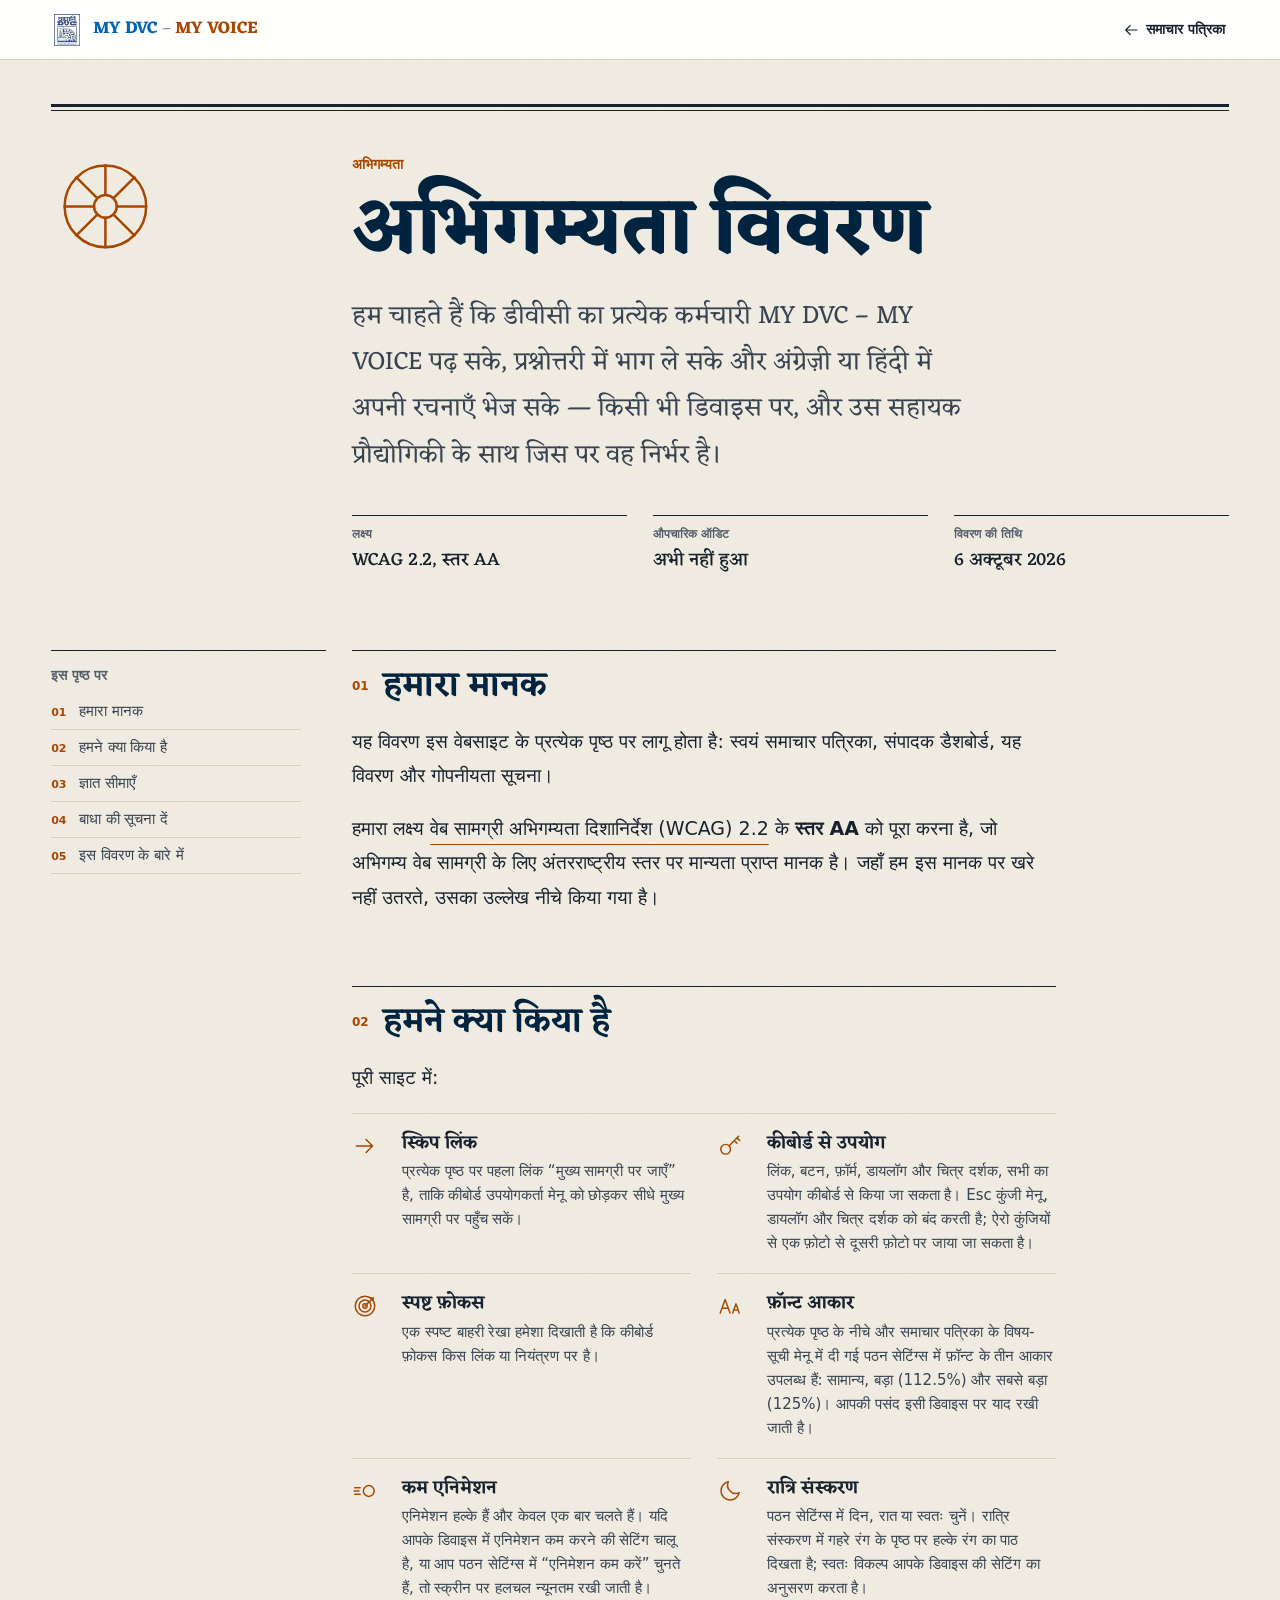
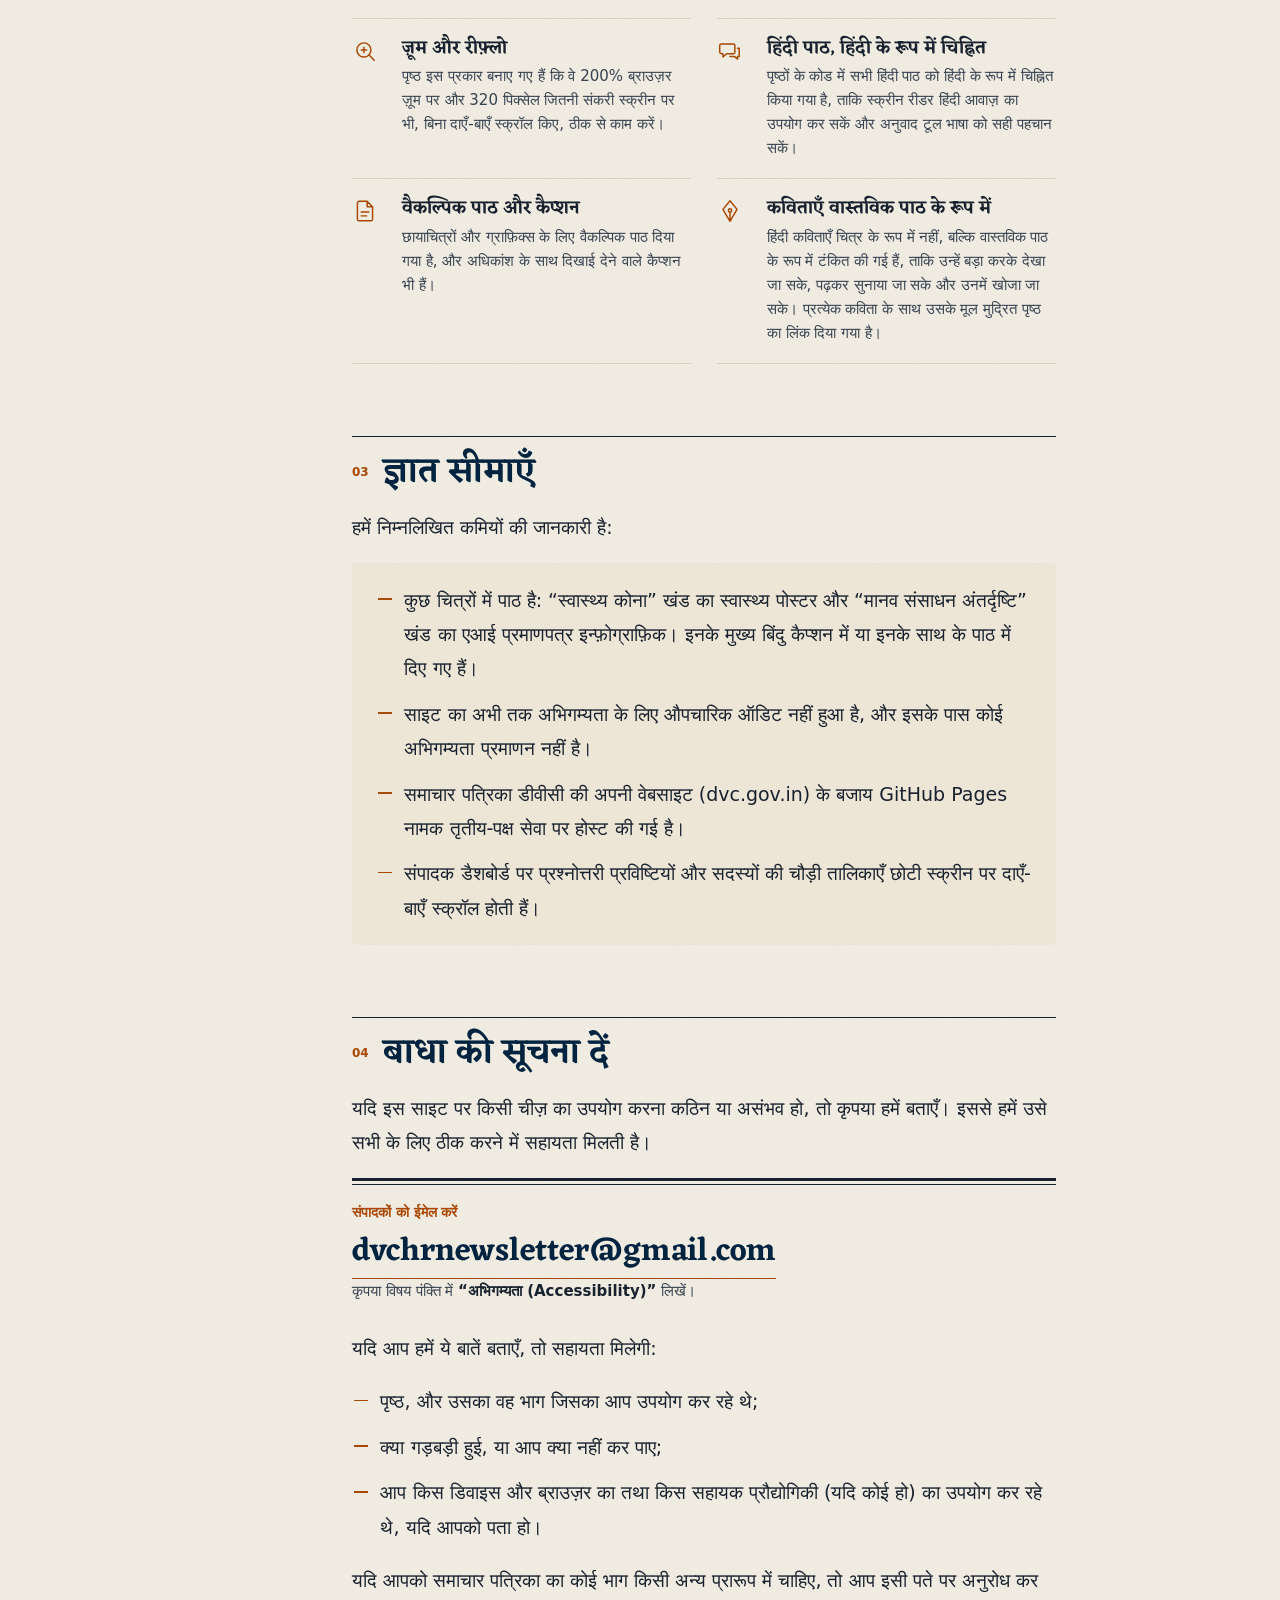
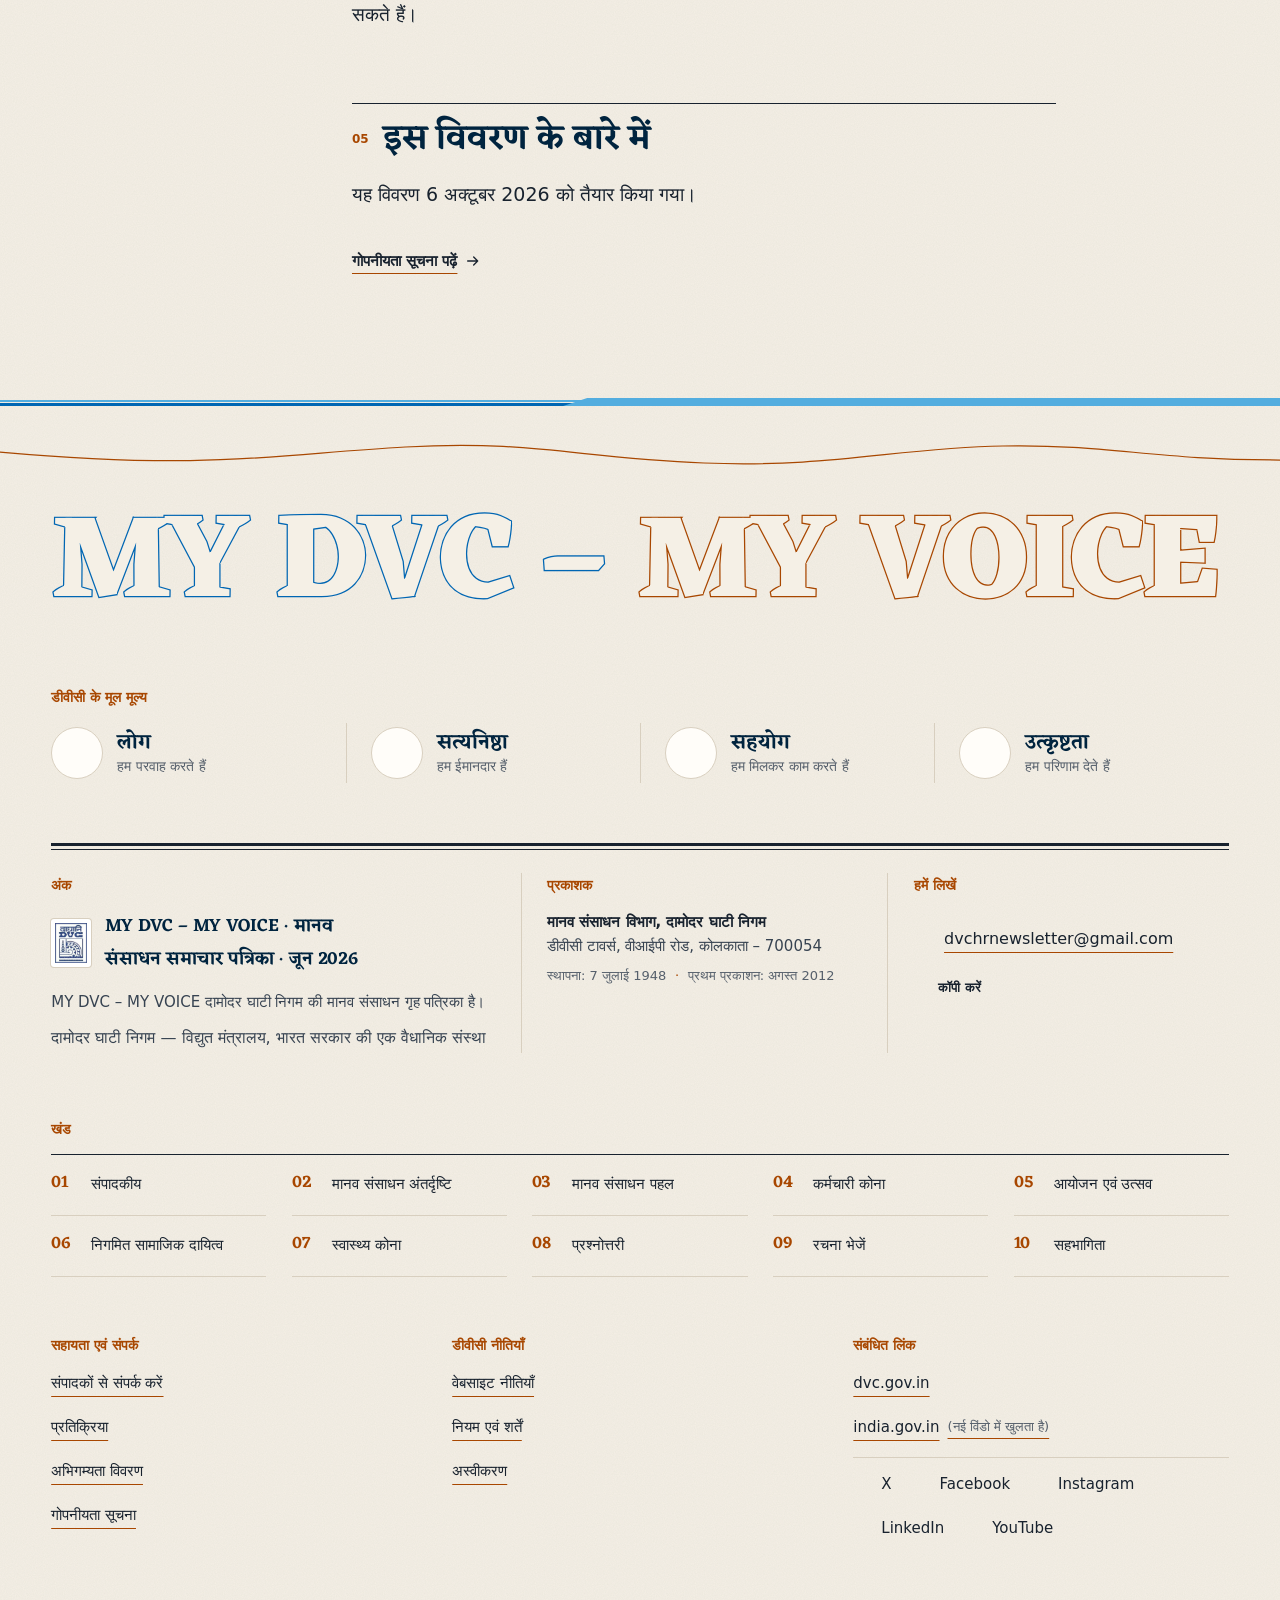
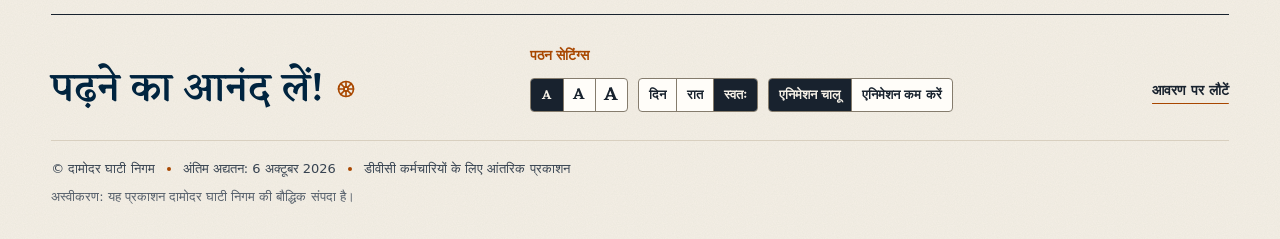
==== commit 44e38326: "Hindi polish: kicker sizing, folio size, footer line height, 24h times, Hindi error fallback - Inner" ====
--- a/accessibility.html
+++ b/accessibility.html
@@ -14,7 +14,7 @@
 <link rel="preconnect" href="https://fonts.gstatic.com" crossorigin>
 <link rel="stylesheet" href="https://fonts.googleapis.com/css2?family=Eczar:wght@400..800&family=Tiro+Devanagari+Hindi&display=swap">
 <link rel="stylesheet" href="https://fonts.googleapis.com/css2?family=Noto+Sans:ital,wght@0,400..700;1,400..700&display=optional">
-<link rel="stylesheet" href="css/style.css?v=a2f239fb0d">
+<link rel="stylesheet" href="css/style.css?v=45f14d835e">
 </head>
 <body class="page-legal">
 <svg class="sprite" width="0" height="0" style="position:absolute" aria-hidden="true" focusable="false"><defs>
--- a/css/style.css
+++ b/css/style.css
@@ -1893,6 +1893,9 @@
 [lang="en"]{font-style:normal}
 #insights .feature-plate{width:min(100%,538px)}
 #insights .feature-plate img{width:100%}
+.kicker :lang(hi){font-size:1em}
+.folio-line span:not(.sep){font-size:13px;letter-spacing:0;text-transform:none}
+.foot-index .en{line-height:1.5}
 @keyframes mh-rise{from{opacity:0;transform:translateY(.32em)}}
 @keyframes settle{from{transform:scale(1.06)}}
 @keyframes fade-up{from{opacity:0;transform:translateY(12px)}}
